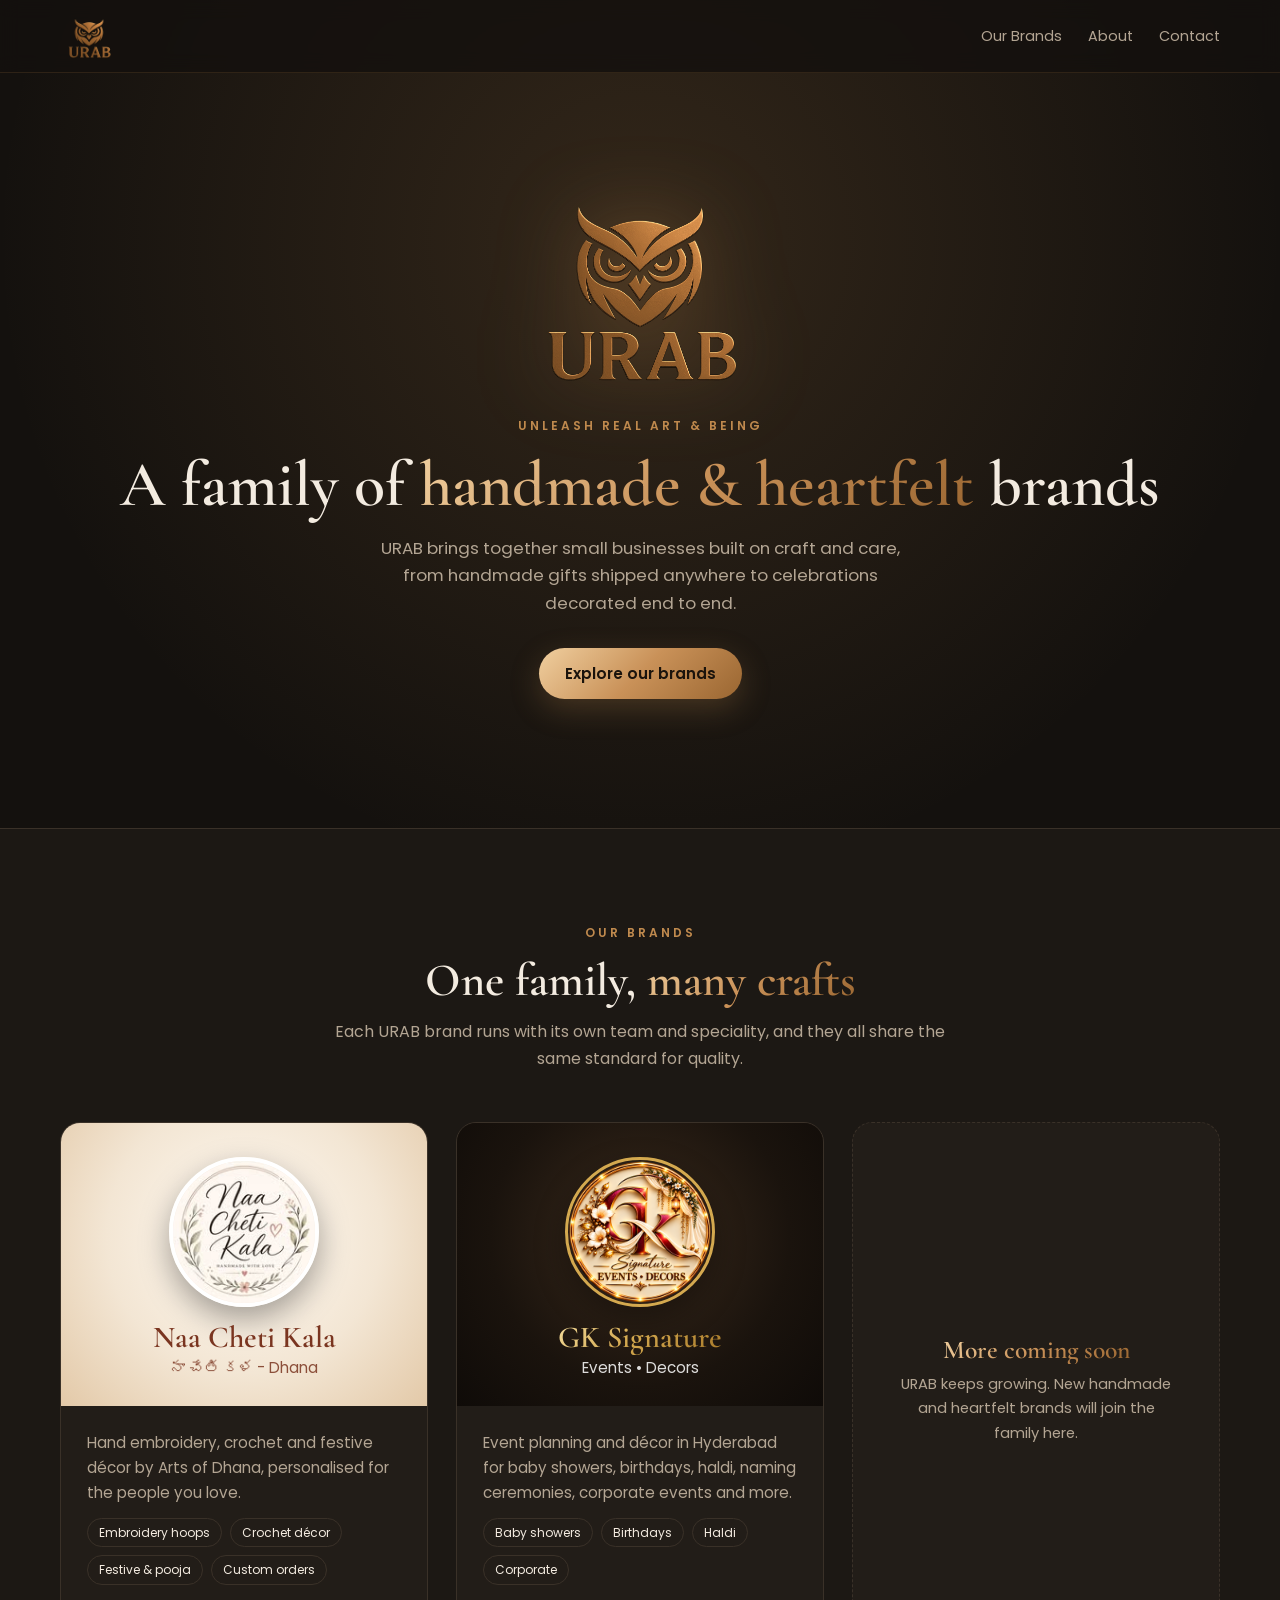
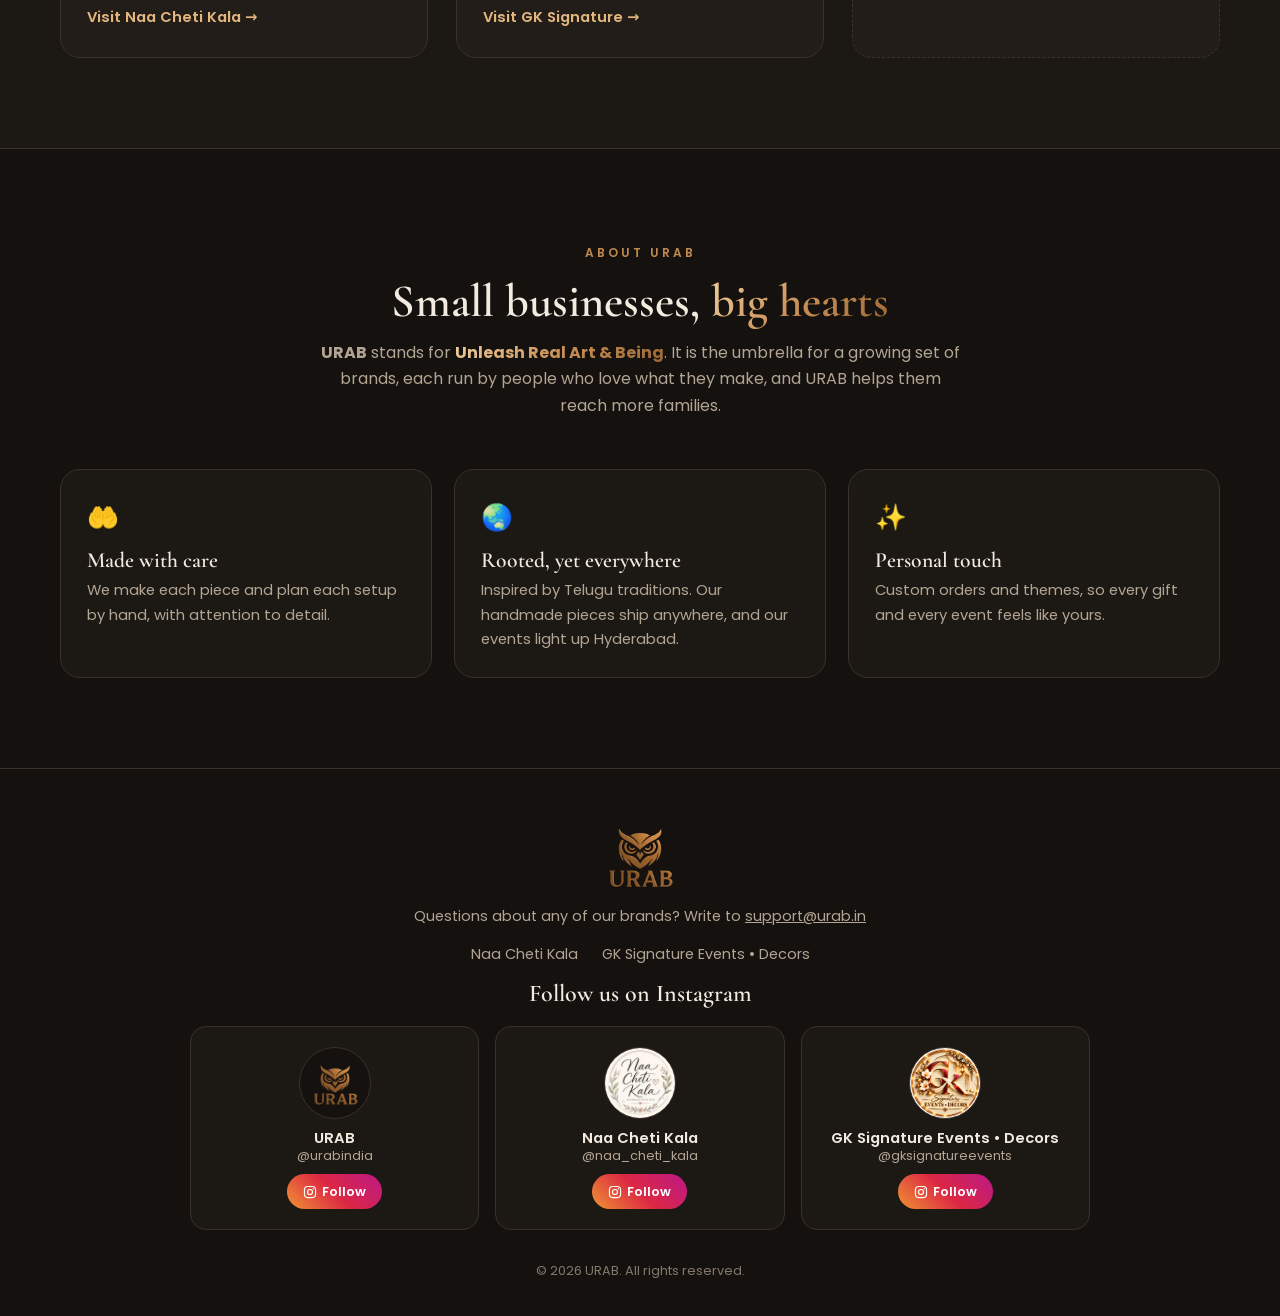
==== index.html @ 4ea58331 "Show brand logos on the URAB home brand cards Replace the photos on the Naa Cheti Kala and GK Signat" ====
<!doctype html>
<html lang="en">
<head>
  <meta charset="utf-8">
  <meta name="viewport" content="width=device-width, initial-scale=1">
  <title>URAB – Unleash Real Art &amp; Being | Naa Cheti Kala &amp; GK Signature Events • Decors</title>
  <meta name="description" content="URAB – Unleash Real Art &amp; Being – is a family of handmade and heartfelt brands: Naa Cheti Kala – handmade gifts &amp; décor shipped anywhere, and GK Signature Events • Decors – event planning and decoration in Hyderabad.">
  <meta name="robots" content="index, follow">
  <link rel="canonical" href="https://urab.in/">

  <meta property="og:type" content="website">
  <meta property="og:site_name" content="URAB">
  <meta property="og:title" content="URAB – Unleash Real Art &amp; Being">
  <meta property="og:description" content="Naa Cheti Kala – handmade gifts &amp; décor, shipped anywhere. GK Signature Events • Decors – event planning & decoration in Hyderabad.">
  <meta property="og:image" content="https://urab.in/images/logo.png">
  <meta property="og:url" content="https://urab.in/">
  <meta property="og:locale" content="en_IN">

  <meta name="theme-color" content="#14110e">
  <link rel="icon" type="image/png" href="/images/logo.png">
  <link rel="apple-touch-icon" href="/images/logo.png">

  <link rel="preconnect" href="https://fonts.googleapis.com">
  <link rel="preconnect" href="https://fonts.gstatic.com" crossorigin>
  <link href="https://fonts.googleapis.com/css2?family=Cormorant+Garamond:ital,wght@0,500;0,600;0,700;1,500&family=Poppins:wght@300;400;500;600&display=swap" rel="stylesheet">

  <script type="application/ld+json">
  {
    "@context": "https://schema.org",
    "@type": "Organization",
    "@id": "https://urab.in/#org",
    "name": "URAB",
    "alternateName": "Unleash Real Art & Being",
    "slogan": "Unleash Real Art & Being",
    "url": "https://urab.in/",
    "logo": "https://urab.in/images/logo.png",
    "email": "support@urab.in",
    "subOrganization": [
      { "@type": "Store", "name": "Naa Cheti Kala", "url": "https://urab.in/naa-cheti-kala", "description": "Handmade gifts and home décor, shipped anywhere" },
      { "@type": "EventPlanner", "name": "GK Signature Events • Decors", "url": "https://gksignature.vercel.app/", "description": "Event planning and decoration in Hyderabad" }
    ]
  }
  </script>

  <style>
    :root {
      --bg: #14110e;
      --bg-2: #1c1814;
      --card: #221d18;
      --line: #3a3128;
      --ink: #f3ebe0;
      --muted: #b3a593;
      --bronze: #c08a4e;
      --bronze-light: #e3b67e;
      --bronze-grad: linear-gradient(135deg, #f0cf9f 0%, #c99158 50%, #9a6631 100%);
      --radius: 20px;
    }
    * { box-sizing: border-box; margin: 0; padding: 0; }
    html { scroll-behavior: smooth; scroll-padding-top: 72px; }
    body { font-family: "Poppins", system-ui, sans-serif; color: var(--ink); background: var(--bg); line-height: 1.65; overflow-x: hidden; }
    img { max-width: 100%; display: block; }
    a { color: inherit; }
    .container { width: min(1160px, 100% - 32px); margin-inline: auto; }
    h1, h2, h3 { font-family: "Cormorant Garamond", serif; line-height: 1.12; font-weight: 600; }
    .bronze-text { background: var(--bronze-grad); -webkit-background-clip: text; background-clip: text; color: transparent; }
    .eyebrow { display: inline-block; font-size: .75rem; letter-spacing: .25em; text-transform: uppercase; color: var(--bronze); font-weight: 600; }

    /* ---------- Nav ---------- */
    .nav { position: fixed; inset: 0 0 auto 0; z-index: 50; background: rgba(20, 17, 14, .82); backdrop-filter: blur(10px); border-bottom: 1px solid rgba(192, 138, 78, .15); }
    .nav .container { display: flex; align-items: center; justify-content: space-between; height: 72px; }
    .brand { display: flex; align-items: center; gap: 10px; text-decoration: none; }
    .brand img { height: 46px; width: auto; }
    .nav-links { display: flex; gap: 26px; list-style: none; align-items: center; }
    .nav-links a { color: var(--muted); text-decoration: none; font-size: .9rem; transition: color .2s; }
    .nav-links a:hover { color: var(--bronze-light); }
    @media (max-width: 600px) { .nav-links .hide-sm { display: none; } .nav-links { gap: 18px; } }

    /* ---------- Hero ---------- */
    .hero { min-height: 92svh; display: grid; place-items: center; text-align: center; padding: 110px 0 60px; position: relative; overflow: hidden; }
    .hero::before { content: ""; position: absolute; inset: -20%; background: radial-gradient(circle at 50% 35%, rgba(192, 138, 78, .18), transparent 55%); pointer-events: none; }
    .hero-inner { position: relative; }
    .hero-logo { width: min(260px, 62vw); margin: 0 auto 26px; filter: drop-shadow(0 0 40px rgba(192, 138, 78, .35)); }
    .hero h1 { font-size: clamp(2.2rem, 6vw, 4rem); margin: 10px 0 14px; }
    .hero p { color: var(--muted); max-width: 560px; margin: 0 auto 30px; font-size: 1.05rem; }
    .btn { display: inline-flex; align-items: center; gap: 8px; padding: 13px 26px; border-radius: 999px; text-decoration: none; font-weight: 600; font-size: .95rem; transition: transform .2s, box-shadow .2s; }
    .btn:hover { transform: translateY(-2px); }
    .btn-bronze { background: var(--bronze-grad); color: #1a130c; box-shadow: 0 10px 30px rgba(192, 138, 78, .25); }

    /* ---------- Sections ---------- */
    section { padding: 90px 0; }
    .section-head { text-align: center; max-width: 640px; margin: 0 auto 50px; }
    .section-head h2 { font-size: clamp(2rem, 4.5vw, 2.9rem); margin: 10px 0 12px; }
    .section-head p { color: var(--muted); }

    /* ---------- Branches ---------- */
    .branches { background: var(--bg-2); border-block: 1px solid var(--line); }
    .branch-grid { display: grid; grid-template-columns: repeat(auto-fit, minmax(300px, 1fr)); gap: 28px; }
    .branch { position: relative; display: flex; flex-direction: column; border-radius: var(--radius); overflow: hidden; text-decoration: none; background: var(--card); border: 1px solid var(--line); transition: transform .3s, border-color .3s, box-shadow .3s; }
    .branch:hover { transform: translateY(-6px); border-color: var(--bronze); box-shadow: 0 20px 50px rgba(0, 0, 0, .45); }
    .branch-art { display: flex; flex-direction: column; align-items: center; justify-content: center; gap: 14px; padding: 34px 20px 26px; text-align: center; position: relative; overflow: hidden; }
    .branch-art .brand-logo { width: 150px; height: 150px; border-radius: 50%; object-fit: cover; box-shadow: 0 12px 30px rgba(0, 0, 0, .35); transition: transform .4s; }
    .branch:hover .brand-logo { transform: scale(1.06) rotate(-2deg); }
    .branch-art h3 { font-size: 1.9rem; }
    .branch-art .te { font-size: .95rem; opacity: .85; }
    .art-nck { color: #7a3520; background: radial-gradient(circle at 50% 40%, #fffaf3 0, #f3e6d4 55%, #e3c9a8 100%); }
    .art-nck .brand-logo { border: 4px solid #fff; }
    .art-gk { color: #fff; background: radial-gradient(circle at 50% 40%, #3a2a1c 0, #1a130d 60%, #0f0b08 100%); }
    .art-gk .brand-logo { border: 3px solid #d4a94f; }
    .art-gk h3 { background: linear-gradient(135deg, #f3dc9d, #d4a94f 45%, #a87a2a); -webkit-background-clip: text; background-clip: text; color: transparent; }
    .branch-body { padding: 24px 26px 28px; display: flex; flex-direction: column; gap: 12px; flex: 1; }
    .branch-body p { color: var(--muted); font-size: .95rem; }
    .tags { display: flex; flex-wrap: wrap; gap: 8px; }
    .tags span { font-size: .75rem; padding: 4px 11px; border-radius: 999px; border: 1px solid var(--line); color: var(--ink); }
    .branch-cta { margin-top: auto; padding-top: 8px; color: var(--bronze-light); font-weight: 600; font-size: .92rem; }
    .branch-cta::after { content: " →"; transition: margin .2s; }
    .branch:hover .branch-cta::after { margin-left: 4px; }
    .soon { border-style: dashed; justify-content: center; align-items: center; text-align: center; padding: 40px 26px; min-height: 260px; }
    .soon:hover { transform: none; box-shadow: none; border-color: var(--line); }
    .soon h3 { font-size: 1.6rem; margin-bottom: 8px; }
    .soon p { color: var(--muted); font-size: .92rem; max-width: 280px; }

    /* ---------- About ---------- */
    .about-grid { display: grid; grid-template-columns: repeat(auto-fit, minmax(220px, 1fr)); gap: 22px; }
    .value { padding: 26px; border-radius: var(--radius); background: var(--bg-2); border: 1px solid var(--line); }
    .value .icon { font-size: 1.6rem; margin-bottom: 10px; }
    .value h3 { font-size: 1.35rem; margin-bottom: 6px; }
    .value p { color: var(--muted); font-size: .92rem; }

    /* ---------- Footer ---------- */
    footer { border-top: 1px solid var(--line); padding: 50px 0 34px; text-align: center; color: var(--muted); font-size: .9rem; }
    footer img { height: 70px; width: auto; margin: 0 auto 16px; }
    .footer-links { display: flex; justify-content: center; flex-wrap: wrap; gap: 10px 24px; margin: 14px 0; }
    .footer-links a { text-decoration: none; }
    .footer-links a:hover, footer .mail:hover { color: var(--bronze-light); }
    .copyright { margin-top: 18px; font-size: .8rem; opacity: .7; }

    /* ---------- Follow on Instagram ---------- */
    .follow { margin: 0 auto 30px; max-width: 900px; }
    .follow h3 { font-size: 1.5rem; margin-bottom: 18px; color: var(--follow-ink); }
    .follow-grid { display: grid; grid-template-columns: repeat(3, 1fr); gap: 16px; }
    @media (max-width: 640px) { .follow-grid { grid-template-columns: 1fr; } }
    .follow-card { display: flex; flex-direction: column; align-items: center; gap: 10px; padding: 20px 16px; border-radius: 16px; background: var(--follow-card); border: 1px solid var(--follow-line); text-decoration: none; text-align: center; transition: transform .2s, border-color .2s; }
    .follow-card:hover { transform: translateY(-3px); border-color: #d6249f; }
    footer .follow-card img { width: 72px; height: 72px; margin: 0; border-radius: 50%; object-fit: cover; flex: none; border: 1px solid var(--follow-line); background: #fff; }
    footer .follow-card img.dark { object-fit: contain; padding: 5px; background: #14110e; }
    .follow-card div { display: flex; flex-direction: column; line-height: 1.3; }
    .follow-card strong { color: var(--follow-ink); font-size: .92rem; font-weight: 600; }
    .follow-card small { color: var(--muted); font-size: .8rem; }
    .follow-card .ig-btn { margin-top: auto; display: inline-flex; align-items: center; gap: 5px; padding: 7px 16px; border-radius: 999px; color: #fff; font-size: .8rem; font-weight: 600; background: linear-gradient(45deg, #f09433, #dc2743 50%, #bc1888); }
    .follow-card .ig-btn svg { width: 14px; height: 14px; }
    footer { --follow-card: var(--bg-2); --follow-line: var(--line); --follow-ink: var(--ink); }
  </style>
</head>
<body>

  <nav class="nav">
    <div class="container">
      <a href="/" class="brand" aria-label="URAB home"><img src="/images/logo.png" alt="URAB"></a>
      <ul class="nav-links">
        <li><a href="#brands">Our Brands</a></li>
        <li class="hide-sm"><a href="#about">About</a></li>
        <li><a href="#contact">Contact</a></li>
      </ul>
    </div>
  </nav>

  <header class="hero">
    <div class="hero-inner container">
      <img class="hero-logo" src="/images/logo.png" alt="URAB logo">
      <span class="eyebrow">Unleash Real Art &amp; Being</span>
      <h1>A family of <span class="bronze-text">handmade &amp; heartfelt</span> brands</h1>
      <p>URAB brings together small businesses built on craft and care, from handmade gifts shipped anywhere to celebrations decorated end to end.</p>
      <a href="#brands" class="btn btn-bronze">Explore our brands</a>
    </div>
  </header>

  <section id="brands" class="branches">
    <div class="container">
      <div class="section-head">
        <span class="eyebrow">Our Brands</span>
        <h2>One family, <span class="bronze-text">many crafts</span></h2>
        <p>Each URAB brand runs with its own team and speciality, and they all share the same standard for quality.</p>
      </div>

      <div class="branch-grid">
        <a class="branch" href="/naa-cheti-kala">
          <div class="branch-art art-nck">
            <img class="brand-logo" src="/images/naa-cheti-kala/logo.jpg" alt="Naa Cheti Kala logo" loading="lazy">
            <div>
              <h3>Naa Cheti Kala</h3>
              <div class="te" lang="te">నా చేతి కళ - Dhana</div>
            </div>
          </div>
          <div class="branch-body">
            <p>Hand embroidery, crochet and festive décor by Arts of Dhana, personalised for the people you love.</p>
            <div class="tags"><span>Embroidery hoops</span><span>Crochet décor</span><span>Festive &amp; pooja</span><span>Custom orders</span></div>
            <span class="branch-cta">Visit Naa Cheti Kala</span>
          </div>
        </a>

        <a class="branch" href="/gk-signature/">
          <div class="branch-art art-gk">
            <img class="brand-logo" src="/images/gk-signature-logo.png" alt="GK Signature Events • Decors logo" loading="lazy">
            <div>
              <h3>GK Signature</h3>
              <div class="te">Events • Decors</div>
            </div>
          </div>
          <div class="branch-body">
            <p>Event planning and décor in Hyderabad for baby showers, birthdays, haldi, naming ceremonies, corporate events and more.</p>
            <div class="tags"><span>Baby showers</span><span>Birthdays</span><span>Haldi</span><span>Corporate</span></div>
            <span class="branch-cta">Visit GK Signature</span>
          </div>
        </a>

        <div class="branch soon">
          <h3 class="bronze-text">More coming soon</h3>
          <p>URAB keeps growing. New handmade and heartfelt brands will join the family here.</p>
        </div>
      </div>
    </div>
  </section>

  <section id="about">
    <div class="container">
      <div class="section-head">
        <span class="eyebrow">About URAB</span>
        <h2>Small businesses, <span class="bronze-text">big hearts</span></h2>
        <p><strong>URAB</strong> stands for <strong class="bronze-text">Unleash Real Art &amp; Being</strong>. It is the umbrella for a growing set of brands, each run by people who love what they make, and URAB helps them reach more families.</p>
      </div>
      <div class="about-grid">
        <div class="value"><div class="icon">🤲</div><h3>Made with care</h3><p>We make each piece and plan each setup by hand, with attention to detail.</p></div>
        <div class="value"><div class="icon">🌏</div><h3>Rooted, yet everywhere</h3><p>Inspired by Telugu traditions. Our handmade pieces ship anywhere, and our events light up Hyderabad.</p></div>
        <div class="value"><div class="icon">✨</div><h3>Personal touch</h3><p>Custom orders and themes, so every gift and every event feels like yours.</p></div>
      </div>
    </div>
  </section>

  <footer id="contact">
    <div class="container">
      <img src="/images/logo.png" alt="URAB">
      <p>Questions about any of our brands? Write to <a class="mail" href="mailto:support@urab.in">support@urab.in</a></p>
      <div class="footer-links">
        <a href="/naa-cheti-kala">Naa Cheti Kala</a>
        <a href="/gk-signature/">GK Signature Events • Decors</a>
      </div>
      <div class="follow">
        <h3>Follow us on Instagram</h3>
        <div class="follow-grid">
          <a class="follow-card" href="https://www.instagram.com/urabindia/" target="_blank" rel="noopener"><img class="dark" src="/images/logo.png" alt="URAB logo" loading="lazy"><div><strong>URAB</strong><small>@urabindia</small></div><span class="ig-btn"><svg viewBox="0 0 24 24" aria-hidden="true"><rect x="2.5" y="2.5" width="19" height="19" rx="5.5" fill="none" stroke="currentColor" stroke-width="2"/><circle cx="12" cy="12" r="4.3" fill="none" stroke="currentColor" stroke-width="2"/><circle cx="17.6" cy="6.4" r="1.3" fill="currentColor"/></svg>Follow</span></a>
          <a class="follow-card" href="https://www.instagram.com/naa_cheti_kala/" target="_blank" rel="noopener"><img src="/images/naa-cheti-kala/logo.jpg" alt="Naa Cheti Kala logo" loading="lazy"><div><strong>Naa Cheti Kala</strong><small>@naa_cheti_kala</small></div><span class="ig-btn"><svg viewBox="0 0 24 24" aria-hidden="true"><rect x="2.5" y="2.5" width="19" height="19" rx="5.5" fill="none" stroke="currentColor" stroke-width="2"/><circle cx="12" cy="12" r="4.3" fill="none" stroke="currentColor" stroke-width="2"/><circle cx="17.6" cy="6.4" r="1.3" fill="currentColor"/></svg>Follow</span></a>
          <a class="follow-card" href="https://www.instagram.com/gksignatureevents/" target="_blank" rel="noopener"><img src="/images/gk-signature-logo.png" alt="GK Signature Events • Decors logo" loading="lazy"><div><strong>GK Signature Events • Decors</strong><small>@gksignatureevents</small></div><span class="ig-btn"><svg viewBox="0 0 24 24" aria-hidden="true"><rect x="2.5" y="2.5" width="19" height="19" rx="5.5" fill="none" stroke="currentColor" stroke-width="2"/><circle cx="12" cy="12" r="4.3" fill="none" stroke="currentColor" stroke-width="2"/><circle cx="17.6" cy="6.4" r="1.3" fill="currentColor"/></svg>Follow</span></a>
        </div>
      </div>
      <p class="copyright">&copy; <span id="year">2026</span> URAB. All rights reserved.</p>
    </div>
  </footer>

  <script>document.getElementById('year').textContent = new Date().getFullYear();</script>
</body>
</html>
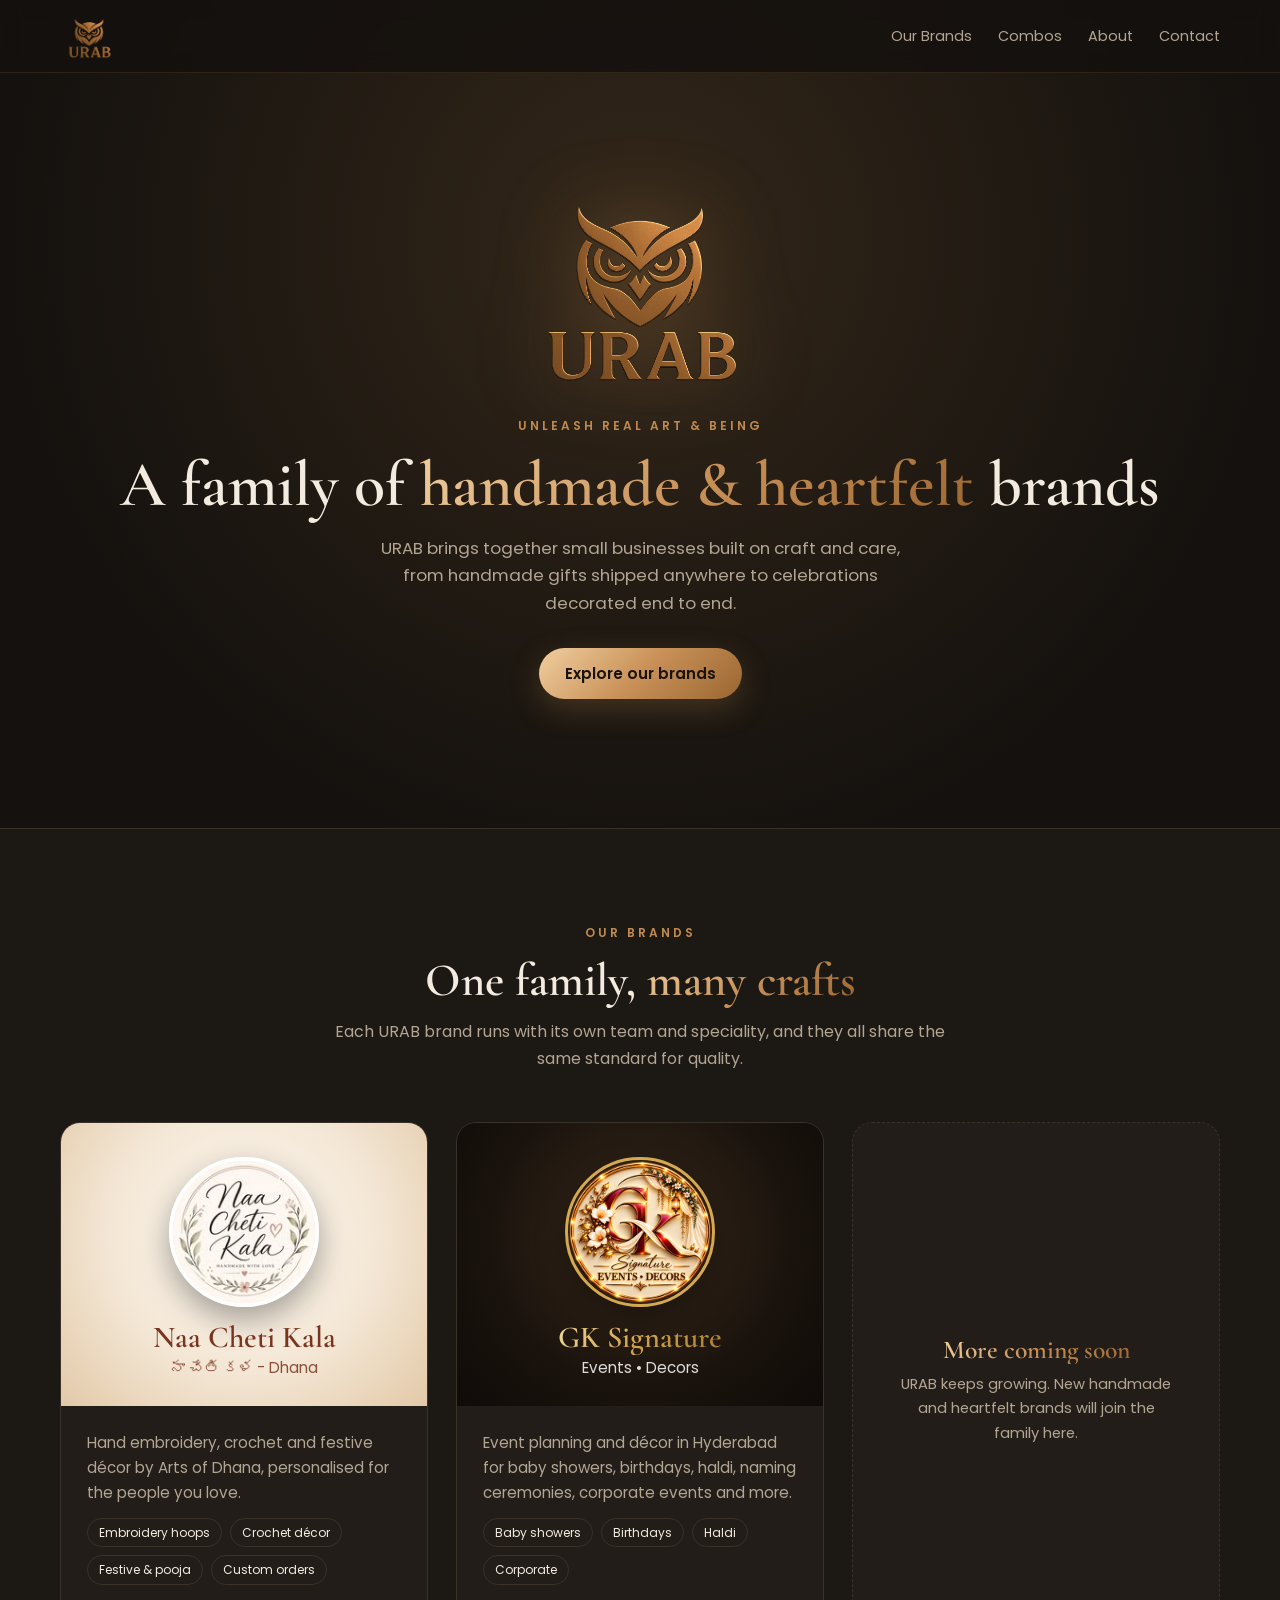
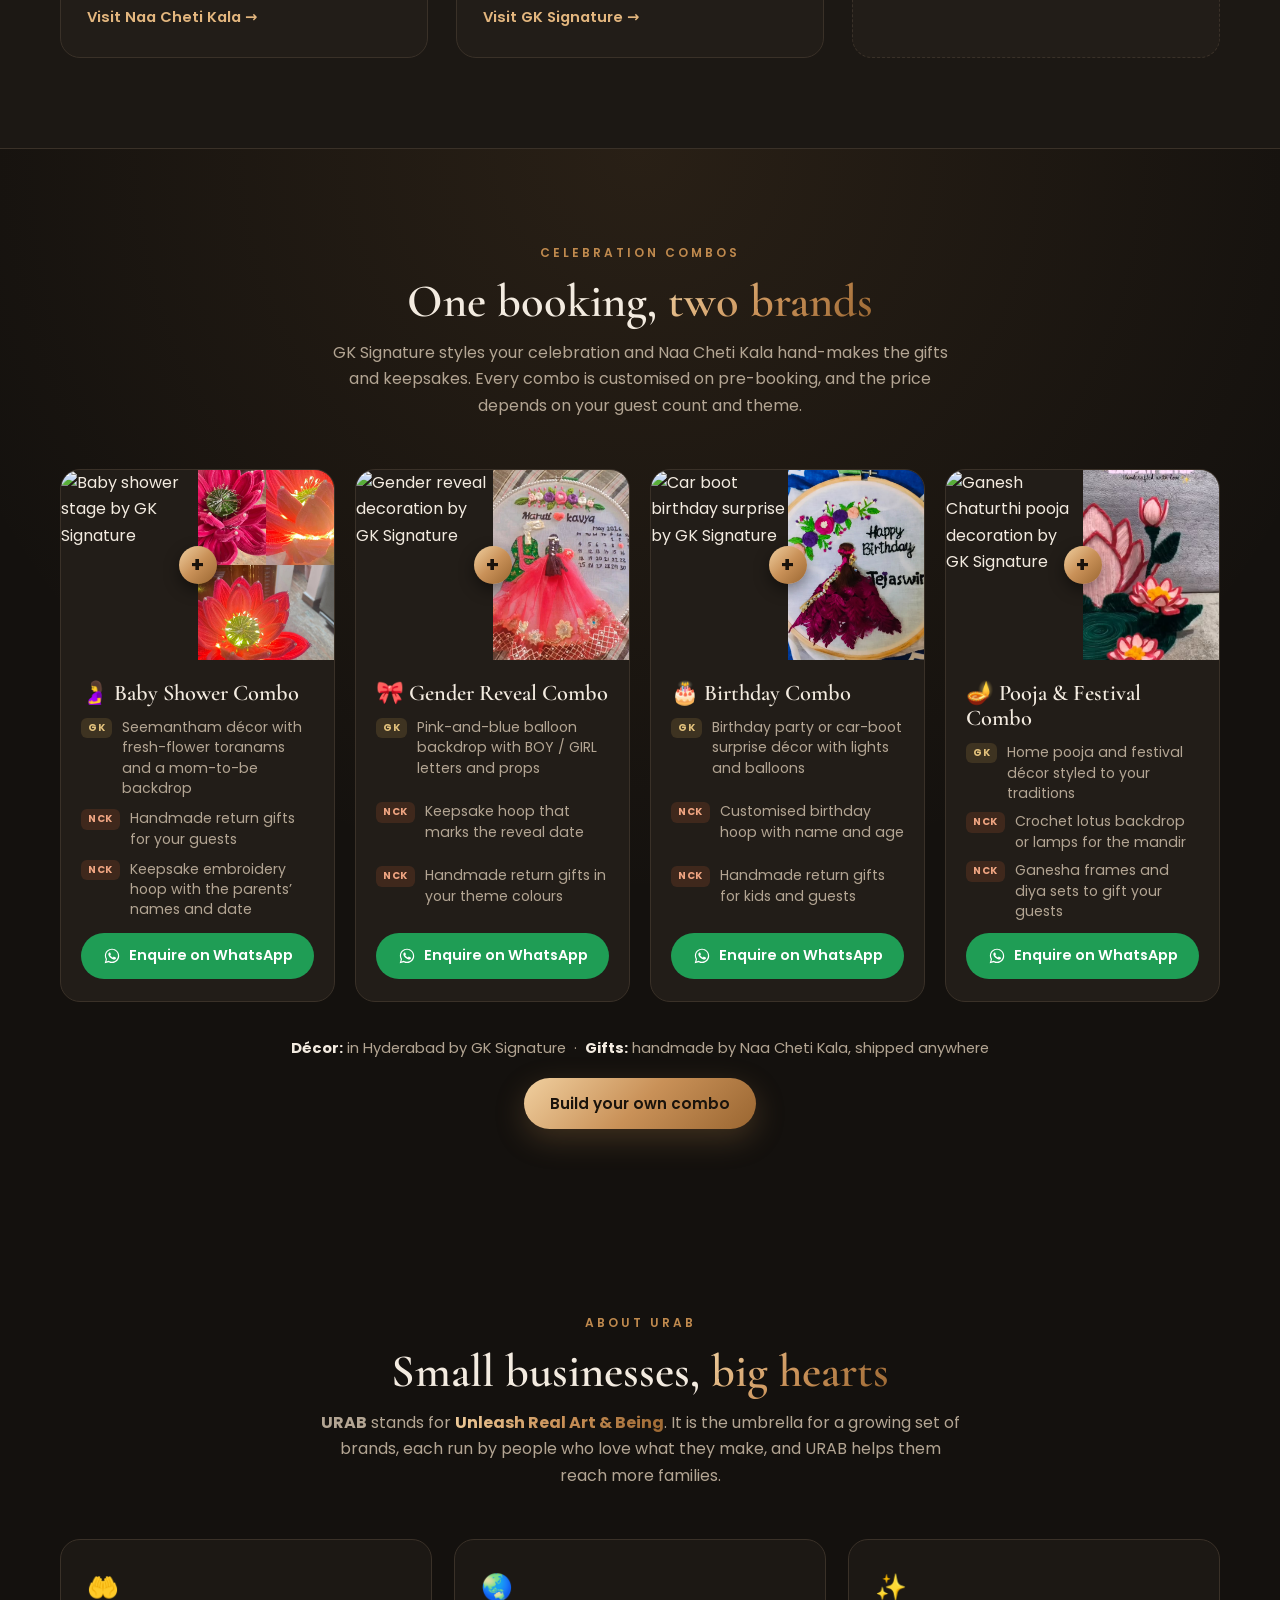
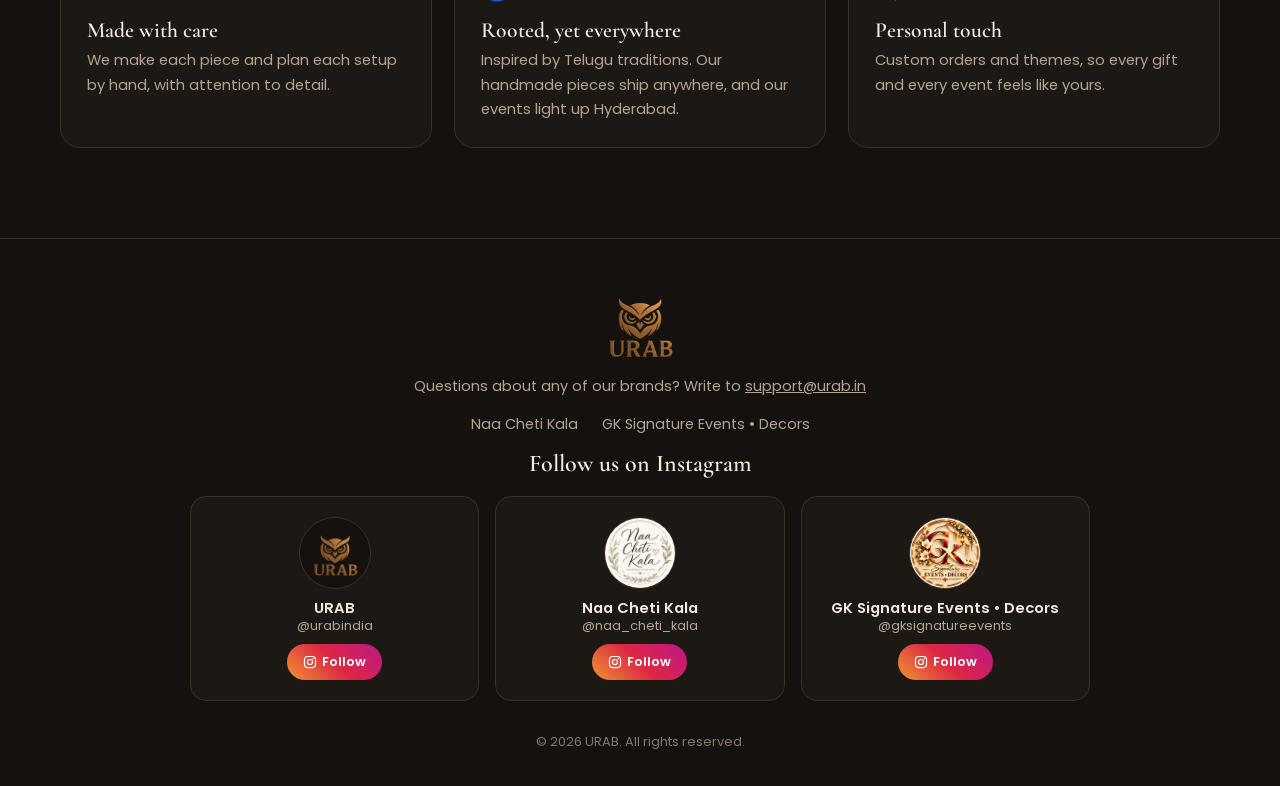
==== commit 48736d91: "Add Celebration Combos: GK Signature décor + Naa Cheti Kala gifts - New #combos section on the URAB " ====
--- a/index.html
+++ b/index.html
@@ -119,6 +119,30 @@
     .soon h3 { font-size: 1.6rem; margin-bottom: 8px; }
     .soon p { color: var(--muted); font-size: .92rem; max-width: 280px; }
 
+
+    /* ---------- Celebration combos ---------- */
+    .combos-sec { background: radial-gradient(circle at 50% 0%, rgba(192, 138, 78, .12), transparent 60%); }
+    .combo-grid { display: grid; grid-template-columns: repeat(4, 1fr); gap: 20px; }
+    @media (max-width: 1100px) { .combo-grid { grid-template-columns: repeat(2, 1fr); } }
+    @media (max-width: 620px) { .combo-grid { grid-template-columns: 1fr; } }
+    .combo { display: flex; flex-direction: column; background: var(--card); border: 1px solid var(--line); border-radius: var(--radius); overflow: hidden; transition: transform .3s, border-color .3s; }
+    .combo:hover { transform: translateY(-5px); border-color: var(--bronze); }
+    .combo-imgs { position: relative; display: grid; grid-template-columns: 1fr 1fr; height: 190px; overflow: hidden; }
+    .combo-imgs img { width: 100%; height: 100%; min-height: 0; object-fit: cover; }
+    .combo-plus { position: absolute; left: 50%; top: 50%; transform: translate(-50%, -50%); width: 38px; height: 38px; border-radius: 50%; display: grid; place-items: center; font-weight: 700; font-size: 1.3rem; color: #1a130c; background: var(--bronze-grad); box-shadow: 0 6px 16px rgba(0,0,0,.45); }
+    .combo-body { padding: 20px 20px 22px; display: flex; flex-direction: column; gap: 12px; flex: 1; }
+    .combo-body h3 { font-size: 1.4rem; }
+    .combo-body ul { list-style: none; display: grid; gap: 8px; flex: 1; }
+    .combo-body li { display: flex; gap: 10px; align-items: flex-start; color: var(--muted); font-size: .88rem; line-height: 1.45; }
+    .by { flex: none; margin-top: 1px; font-size: .62rem; font-weight: 700; letter-spacing: .06em; padding: 3px 7px; border-radius: 6px; }
+    .by.gk { background: rgba(212, 169, 79, .16); color: #e2c17c; }
+    .by.nck { background: rgba(181, 85, 47, .2); color: #f0a582; }
+    .combo-btn { display: inline-flex; align-items: center; justify-content: center; gap: 8px; padding: 11px 16px; border-radius: 999px; text-decoration: none; font-weight: 600; font-size: .9rem; color: #fff; background: #1f9d55; transition: background .2s; }
+    .combo-btn:hover { background: #25d366; }
+    .combo-btn svg { width: 18px; height: 18px; }
+    .combo-note { margin-top: 34px; text-align: center; color: var(--muted); font-size: .92rem; display: grid; gap: 18px; justify-items: center; }
+    .combo-note strong { color: var(--ink); }
+
     /* ---------- About ---------- */
     .about-grid { display: grid; grid-template-columns: repeat(auto-fit, minmax(220px, 1fr)); gap: 22px; }
     .value { padding: 26px; border-radius: var(--radius); background: var(--bg-2); border: 1px solid var(--line); }
@@ -158,6 +182,7 @@
       <a href="/" class="brand" aria-label="URAB home"><img src="/images/logo.png" alt="URAB"></a>
       <ul class="nav-links">
         <li><a href="#brands">Our Brands</a></li>
+        <li><a href="#combos">Combos</a></li>
         <li class="hide-sm"><a href="#about">About</a></li>
         <li><a href="#contact">Contact</a></li>
       </ul>
@@ -221,6 +246,86 @@
     </div>
   </section>
 
+  <section id="combos" class="combos-sec">
+    <div class="container">
+      <div class="section-head">
+        <span class="eyebrow">Celebration Combos</span>
+        <h2>One booking, <span class="bronze-text">two brands</span></h2>
+        <p>GK Signature styles your celebration and Naa Cheti Kala hand-makes the gifts and keepsakes. Every combo is customised on pre-booking, and the price depends on your guest count and theme.</p>
+      </div>
+      <div class="combo-grid">
+        <article class="combo">
+          <div class="combo-imgs">
+            <img src="/gk-signature/images/setup-full.jpg" alt="Baby shower stage by GK Signature" loading="lazy">
+            <img src="/images/naa-cheti-kala/lotus-lamps.jpg" alt="Handmade crochet lotus lamps by Naa Cheti Kala" loading="lazy">
+            <span class="combo-plus" aria-hidden="true">+</span>
+          </div>
+          <div class="combo-body">
+            <h3><span aria-hidden="true">🤰</span> Baby Shower Combo</h3>
+            <ul>
+              <li><span class="by gk">GK</span>Seemantham décor with fresh-flower toranams and a mom-to-be backdrop</li>
+              <li><span class="by nck">NCK</span>Handmade return gifts for your guests</li>
+              <li><span class="by nck">NCK</span>Keepsake embroidery hoop with the parents’ names and date</li>
+            </ul>
+            <a class="combo-btn" href="https://wa.me/919492174447?text=Hi%20URAB%2C%20I%27m%20interested%20in%20the%20Baby%20Shower%20Combo%20%28GK%20Signature%20d%C3%A9cor%20%2B%20Naa%20Cheti%20Kala%20gifts%29." target="_blank" rel="noopener"><svg viewBox="0 0 32 32" aria-hidden="true" fill="currentColor"><path d="M16 3C9 3 3.3 8.6 3.3 15.6c0 2.2.6 4.4 1.7 6.3L3 29l7.3-1.9c1.8 1 3.8 1.5 5.8 1.5 7 0 12.7-5.7 12.7-12.6S23 3 16 3zm0 23.1c-1.9 0-3.7-.5-5.3-1.4l-.4-.2-4.3 1.1 1.2-4.2-.3-.4c-1-1.6-1.5-3.5-1.5-5.4C5.4 9.8 10.2 5.1 16 5.1s10.6 4.7 10.6 10.5S21.8 26.1 16 26.1zm5.8-7.9c-.3-.2-1.9-.9-2.2-1-.3-.1-.5-.2-.7.2-.2.3-.8 1-1 1.2-.2.2-.4.2-.7.1-.3-.2-1.3-.5-2.5-1.6-.9-.8-1.6-1.9-1.7-2.2-.2-.3 0-.5.1-.6l.5-.6c.2-.2.2-.3.3-.5.1-.2 0-.4 0-.6l-1-2.4c-.3-.6-.5-.5-.7-.5h-.6c-.2 0-.6.1-.9.4-.3.3-1.2 1.1-1.2 2.8s1.2 3.2 1.4 3.5c.2.2 2.4 3.6 5.7 5 .8.3 1.4.5 1.9.7.8.3 1.5.2 2.1.1.6-.1 1.9-.8 2.2-1.5.3-.7.3-1.4.2-1.5-.1-.2-.3-.3-.6-.4z"/></svg>Enquire on WhatsApp</a>
+          </div>
+        </article>
+        <article class="combo">
+          <div class="combo-imgs">
+            <img src="/gk-signature/images/gender-reveal-decor.jpg" alt="Gender reveal decoration by GK Signature" loading="lazy">
+            <img src="/images/naa-cheti-kala/calendar-embroidery-hoop.jpg" alt="Calendar keepsake embroidery hoop by Naa Cheti Kala" loading="lazy">
+            <span class="combo-plus" aria-hidden="true">+</span>
+          </div>
+          <div class="combo-body">
+            <h3><span aria-hidden="true">🎀</span> Gender Reveal Combo</h3>
+            <ul>
+              <li><span class="by gk">GK</span>Pink-and-blue balloon backdrop with BOY / GIRL letters and props</li>
+              <li><span class="by nck">NCK</span>Keepsake hoop that marks the reveal date</li>
+              <li><span class="by nck">NCK</span>Handmade return gifts in your theme colours</li>
+            </ul>
+            <a class="combo-btn" href="https://wa.me/919492174447?text=Hi%20URAB%2C%20I%27m%20interested%20in%20the%20Gender%20Reveal%20Combo%20%28GK%20Signature%20d%C3%A9cor%20%2B%20Naa%20Cheti%20Kala%20gifts%29." target="_blank" rel="noopener"><svg viewBox="0 0 32 32" aria-hidden="true" fill="currentColor"><path d="M16 3C9 3 3.3 8.6 3.3 15.6c0 2.2.6 4.4 1.7 6.3L3 29l7.3-1.9c1.8 1 3.8 1.5 5.8 1.5 7 0 12.7-5.7 12.7-12.6S23 3 16 3zm0 23.1c-1.9 0-3.7-.5-5.3-1.4l-.4-.2-4.3 1.1 1.2-4.2-.3-.4c-1-1.6-1.5-3.5-1.5-5.4C5.4 9.8 10.2 5.1 16 5.1s10.6 4.7 10.6 10.5S21.8 26.1 16 26.1zm5.8-7.9c-.3-.2-1.9-.9-2.2-1-.3-.1-.5-.2-.7.2-.2.3-.8 1-1 1.2-.2.2-.4.2-.7.1-.3-.2-1.3-.5-2.5-1.6-.9-.8-1.6-1.9-1.7-2.2-.2-.3 0-.5.1-.6l.5-.6c.2-.2.2-.3.3-.5.1-.2 0-.4 0-.6l-1-2.4c-.3-.6-.5-.5-.7-.5h-.6c-.2 0-.6.1-.9.4-.3.3-1.2 1.1-1.2 2.8s1.2 3.2 1.4 3.5c.2.2 2.4 3.6 5.7 5 .8.3 1.4.5 1.9.7.8.3 1.5.2 2.1.1.6-.1 1.9-.8 2.2-1.5.3-.7.3-1.4.2-1.5-.1-.2-.3-.3-.6-.4z"/></svg>Enquire on WhatsApp</a>
+          </div>
+        </article>
+        <article class="combo">
+          <div class="combo-imgs">
+            <img src="/gk-signature/images/car-boot-birthday-1.jpg" alt="Car boot birthday surprise by GK Signature" loading="lazy">
+            <img src="/images/naa-cheti-kala/birthday-embroidery-hoop.jpg" alt="Customised birthday embroidery hoop by Naa Cheti Kala" loading="lazy">
+            <span class="combo-plus" aria-hidden="true">+</span>
+          </div>
+          <div class="combo-body">
+            <h3><span aria-hidden="true">🎂</span> Birthday Combo</h3>
+            <ul>
+              <li><span class="by gk">GK</span>Birthday party or car-boot surprise décor with lights and balloons</li>
+              <li><span class="by nck">NCK</span>Customised birthday hoop with name and age</li>
+              <li><span class="by nck">NCK</span>Handmade return gifts for kids and guests</li>
+            </ul>
+            <a class="combo-btn" href="https://wa.me/919492174447?text=Hi%20URAB%2C%20I%27m%20interested%20in%20the%20Birthday%20Combo%20%28GK%20Signature%20d%C3%A9cor%20%2B%20Naa%20Cheti%20Kala%20gifts%29." target="_blank" rel="noopener"><svg viewBox="0 0 32 32" aria-hidden="true" fill="currentColor"><path d="M16 3C9 3 3.3 8.6 3.3 15.6c0 2.2.6 4.4 1.7 6.3L3 29l7.3-1.9c1.8 1 3.8 1.5 5.8 1.5 7 0 12.7-5.7 12.7-12.6S23 3 16 3zm0 23.1c-1.9 0-3.7-.5-5.3-1.4l-.4-.2-4.3 1.1 1.2-4.2-.3-.4c-1-1.6-1.5-3.5-1.5-5.4C5.4 9.8 10.2 5.1 16 5.1s10.6 4.7 10.6 10.5S21.8 26.1 16 26.1zm5.8-7.9c-.3-.2-1.9-.9-2.2-1-.3-.1-.5-.2-.7.2-.2.3-.8 1-1 1.2-.2.2-.4.2-.7.1-.3-.2-1.3-.5-2.5-1.6-.9-.8-1.6-1.9-1.7-2.2-.2-.3 0-.5.1-.6l.5-.6c.2-.2.2-.3.3-.5.1-.2 0-.4 0-.6l-1-2.4c-.3-.6-.5-.5-.7-.5h-.6c-.2 0-.6.1-.9.4-.3.3-1.2 1.1-1.2 2.8s1.2 3.2 1.4 3.5c.2.2 2.4 3.6 5.7 5 .8.3 1.4.5 1.9.7.8.3 1.5.2 2.1.1.6-.1 1.9-.8 2.2-1.5.3-.7.3-1.4.2-1.5-.1-.2-.3-.3-.6-.4z"/></svg>Enquire on WhatsApp</a>
+          </div>
+        </article>
+        <article class="combo">
+          <div class="combo-imgs">
+            <img src="/gk-signature/images/vinayaka-pooja-decor.jpg" alt="Ganesh Chaturthi pooja decoration by GK Signature" loading="lazy">
+            <img src="/images/naa-cheti-kala/crochet-lotus-ganapathi.jpg" alt="Crochet lotus Ganapathi setup by Naa Cheti Kala" loading="lazy">
+            <span class="combo-plus" aria-hidden="true">+</span>
+          </div>
+          <div class="combo-body">
+            <h3><span aria-hidden="true">🪔</span> Pooja &amp; Festival Combo</h3>
+            <ul>
+              <li><span class="by gk">GK</span>Home pooja and festival décor styled to your traditions</li>
+              <li><span class="by nck">NCK</span>Crochet lotus backdrop or lamps for the mandir</li>
+              <li><span class="by nck">NCK</span>Ganesha frames and diya sets to gift your guests</li>
+            </ul>
+            <a class="combo-btn" href="https://wa.me/919492174447?text=Hi%20URAB%2C%20I%27m%20interested%20in%20the%20Pooja%20%26%20Festival%20Combo%20%28GK%20Signature%20d%C3%A9cor%20%2B%20Naa%20Cheti%20Kala%20gifts%29." target="_blank" rel="noopener"><svg viewBox="0 0 32 32" aria-hidden="true" fill="currentColor"><path d="M16 3C9 3 3.3 8.6 3.3 15.6c0 2.2.6 4.4 1.7 6.3L3 29l7.3-1.9c1.8 1 3.8 1.5 5.8 1.5 7 0 12.7-5.7 12.7-12.6S23 3 16 3zm0 23.1c-1.9 0-3.7-.5-5.3-1.4l-.4-.2-4.3 1.1 1.2-4.2-.3-.4c-1-1.6-1.5-3.5-1.5-5.4C5.4 9.8 10.2 5.1 16 5.1s10.6 4.7 10.6 10.5S21.8 26.1 16 26.1zm5.8-7.9c-.3-.2-1.9-.9-2.2-1-.3-.1-.5-.2-.7.2-.2.3-.8 1-1 1.2-.2.2-.4.2-.7.1-.3-.2-1.3-.5-2.5-1.6-.9-.8-1.6-1.9-1.7-2.2-.2-.3 0-.5.1-.6l.5-.6c.2-.2.2-.3.3-.5.1-.2 0-.4 0-.6l-1-2.4c-.3-.6-.5-.5-.7-.5h-.6c-.2 0-.6.1-.9.4-.3.3-1.2 1.1-1.2 2.8s1.2 3.2 1.4 3.5c.2.2 2.4 3.6 5.7 5 .8.3 1.4.5 1.9.7.8.3 1.5.2 2.1.1.6-.1 1.9-.8 2.2-1.5.3-.7.3-1.4.2-1.5-.1-.2-.3-.3-.6-.4z"/></svg>Enquire on WhatsApp</a>
+          </div>
+        </article>
+      </div>
+      <div class="combo-note">
+        <p><strong>Décor:</strong> in Hyderabad by GK Signature &nbsp;·&nbsp; <strong>Gifts:</strong> handmade by Naa Cheti Kala, shipped anywhere</p>
+        <a class="btn btn-bronze" href="https://wa.me/919492174447?text=Hi%20URAB%2C%20I%27d%20like%20to%20build%20a%20custom%20celebration%20combo%20%28GK%20Signature%20d%C3%A9cor%20%2B%20Naa%20Cheti%20Kala%20gifts%29." target="_blank" rel="noopener">Build your own combo</a>
+      </div>
+    </div>
+  </section>
+
   <section id="about">
     <div class="container">
       <div class="section-head">
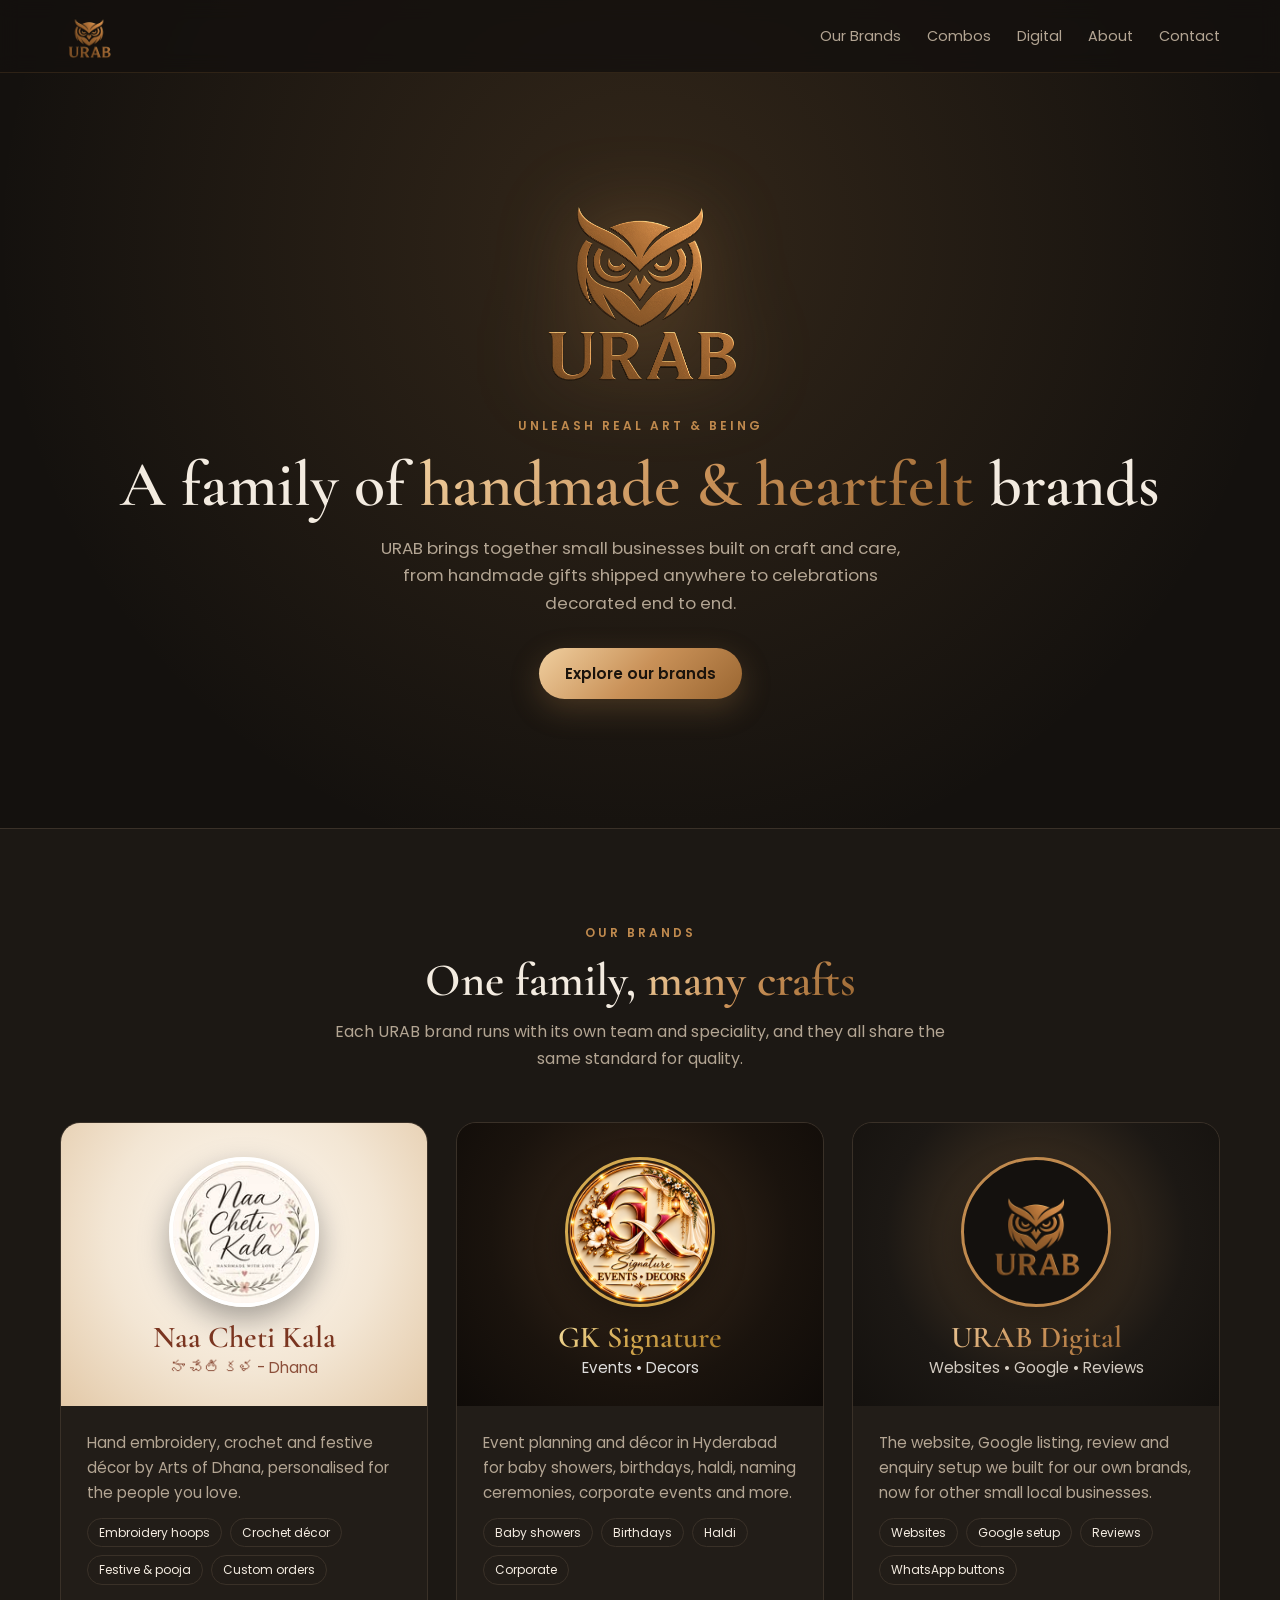
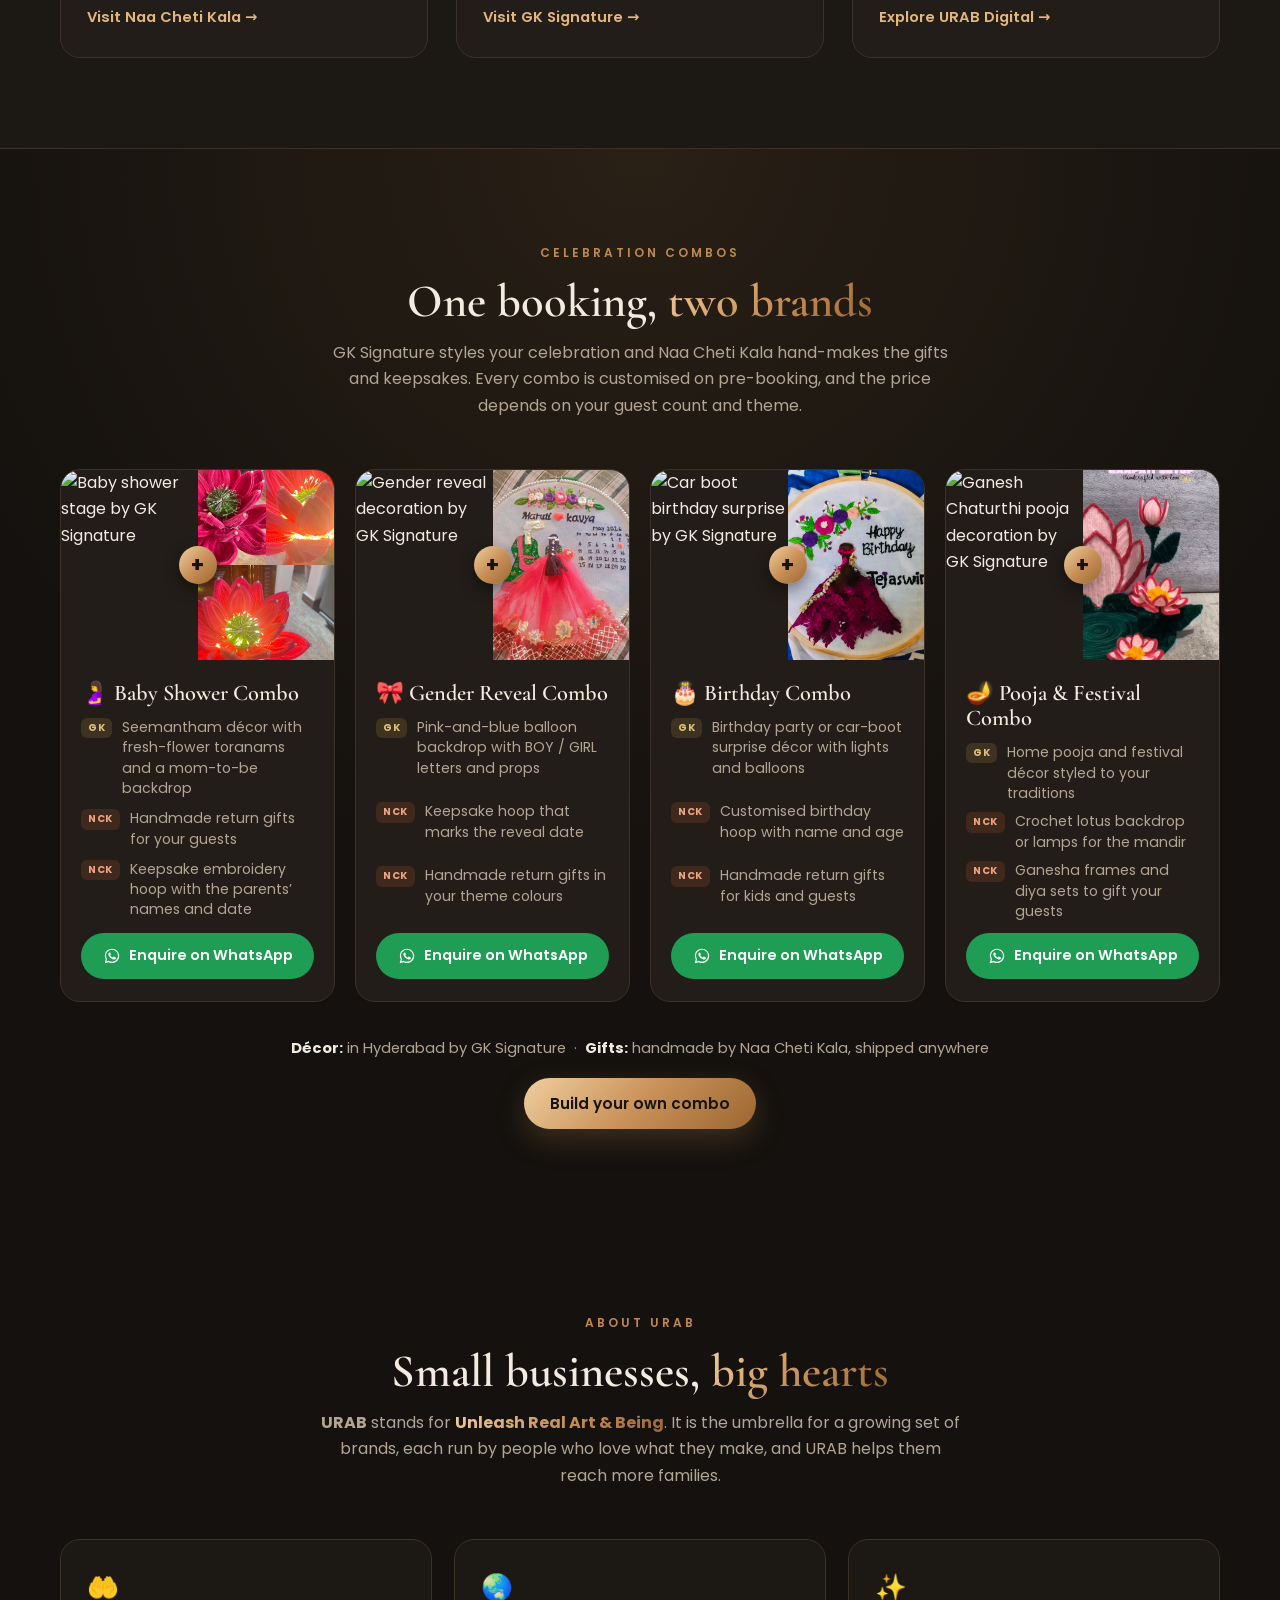
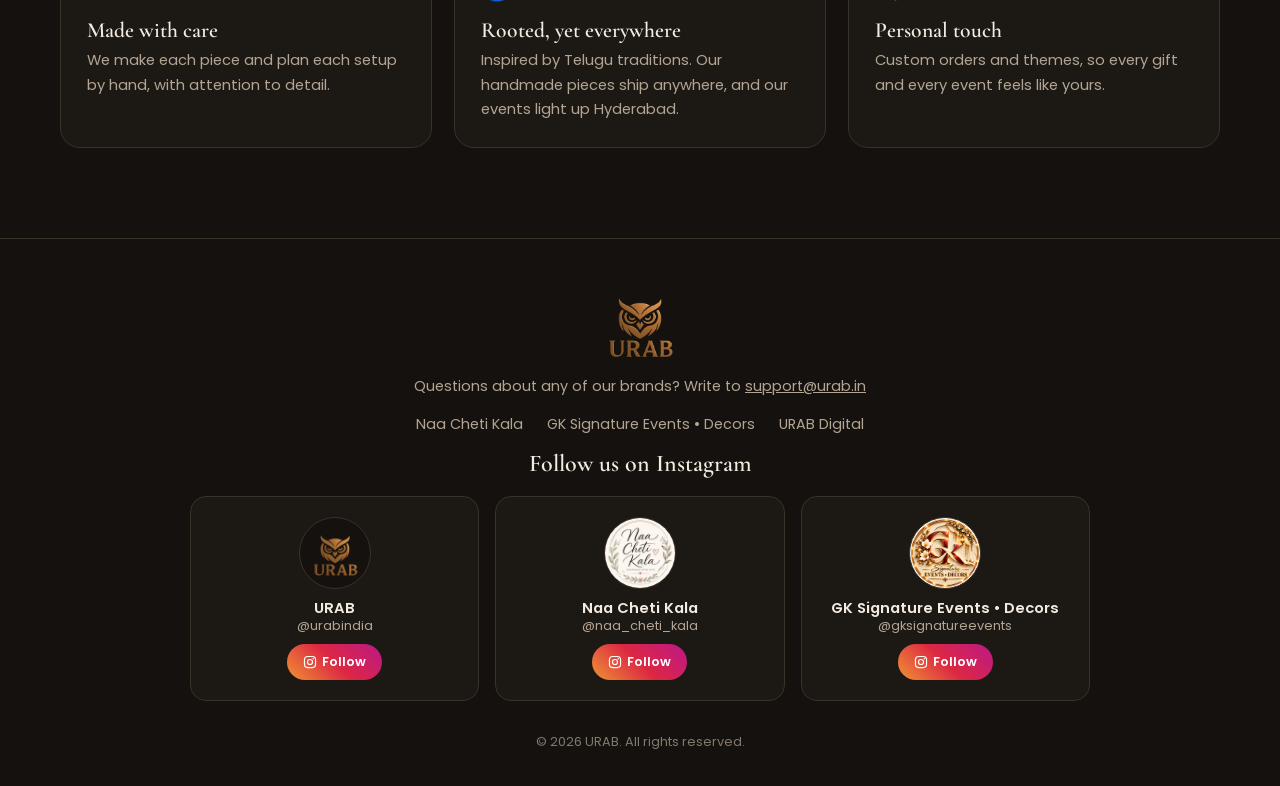
==== commit 3eaabce4: "Add URAB Digital page, home card and 404 redirect to home Co-Authored-By: Claude Opus 5.5 <noreply@a" ====
--- a/index.html
+++ b/index.html
@@ -37,7 +37,8 @@
     "email": "support@urab.in",
     "subOrganization": [
       { "@type": "Store", "name": "Naa Cheti Kala", "url": "https://urab.in/naa-cheti-kala", "description": "Handmade gifts and home décor, shipped anywhere" },
-      { "@type": "EventPlanner", "name": "GK Signature Events • Decors", "url": "https://gksignature.vercel.app/", "description": "Event planning and decoration in Hyderabad" }
+      { "@type": "EventPlanner", "name": "GK Signature Events • Decors", "url": "https://gksignature.vercel.app/", "description": "Event planning and decoration in Hyderabad" },
+      { "@type": "ProfessionalService", "name": "URAB Digital", "url": "https://urab.in/urab-digital", "description": "Websites and online setup for small local businesses" }
     ]
   }
   </script>
@@ -71,9 +72,10 @@
     .brand { display: flex; align-items: center; gap: 10px; text-decoration: none; }
     .brand img { height: 46px; width: auto; }
     .nav-links { display: flex; gap: 26px; list-style: none; align-items: center; }
-    .nav-links a { color: var(--muted); text-decoration: none; font-size: .9rem; transition: color .2s; }
+    .nav-links a { color: var(--muted); text-decoration: none; font-size: .9rem; white-space: nowrap; transition: color .2s; }
     .nav-links a:hover { color: var(--bronze-light); }
     @media (max-width: 600px) { .nav-links .hide-sm { display: none; } .nav-links { gap: 18px; } }
+    @media (max-width: 400px) { .nav-links { gap: 13px; } .nav-links a { font-size: .84rem; } }
 
     /* ---------- Hero ---------- */
     .hero { min-height: 92svh; display: grid; place-items: center; text-align: center; padding: 110px 0 60px; position: relative; overflow: hidden; }
@@ -114,10 +116,9 @@
     .branch-cta { margin-top: auto; padding-top: 8px; color: var(--bronze-light); font-weight: 600; font-size: .92rem; }
     .branch-cta::after { content: " →"; transition: margin .2s; }
     .branch:hover .branch-cta::after { margin-left: 4px; }
-    .soon { border-style: dashed; justify-content: center; align-items: center; text-align: center; padding: 40px 26px; min-height: 260px; }
-    .soon:hover { transform: none; box-shadow: none; border-color: var(--line); }
-    .soon h3 { font-size: 1.6rem; margin-bottom: 8px; }
-    .soon p { color: var(--muted); font-size: .92rem; max-width: 280px; }
+    .art-digital { background: radial-gradient(circle at 50% 40%, rgba(192, 138, 78, .28) 0, #1c1814 60%, #14110e 100%); }
+    .art-digital .brand-logo { object-fit: contain; padding: 14px; background: #14110e; border: 3px solid var(--bronze); }
+    .art-digital h3 { background: var(--bronze-grad); -webkit-background-clip: text; background-clip: text; color: transparent; }
 
 
     /* ---------- Celebration combos ---------- */
@@ -183,6 +184,7 @@
       <ul class="nav-links">
         <li><a href="#brands">Our Brands</a></li>
         <li><a href="#combos">Combos</a></li>
+        <li><a href="/urab-digital">Digital</a></li>
         <li class="hide-sm"><a href="#about">About</a></li>
         <li><a href="#contact">Contact</a></li>
       </ul>
@@ -238,10 +240,20 @@
           </div>
         </a>
 
-        <div class="branch soon">
-          <h3 class="bronze-text">More coming soon</h3>
-          <p>URAB keeps growing. New handmade and heartfelt brands will join the family here.</p>
-        </div>
+        <a class="branch" href="/urab-digital">
+          <div class="branch-art art-digital">
+            <img class="brand-logo" src="/images/logo.png" alt="URAB logo" loading="lazy">
+            <div>
+              <h3>URAB Digital</h3>
+              <div class="te">Websites • Google • Reviews</div>
+            </div>
+          </div>
+          <div class="branch-body">
+            <p>The website, Google listing, review and enquiry setup we built for our own brands, now for other small local businesses.</p>
+            <div class="tags"><span>Websites</span><span>Google setup</span><span>Reviews</span><span>WhatsApp buttons</span></div>
+            <span class="branch-cta">Explore URAB Digital</span>
+          </div>
+        </a>
       </div>
     </div>
   </section>
@@ -348,6 +360,7 @@
       <div class="footer-links">
         <a href="/naa-cheti-kala">Naa Cheti Kala</a>
         <a href="/gk-signature/">GK Signature Events • Decors</a>
+        <a href="/urab-digital">URAB Digital</a>
       </div>
       <div class="follow">
         <h3>Follow us on Instagram</h3>
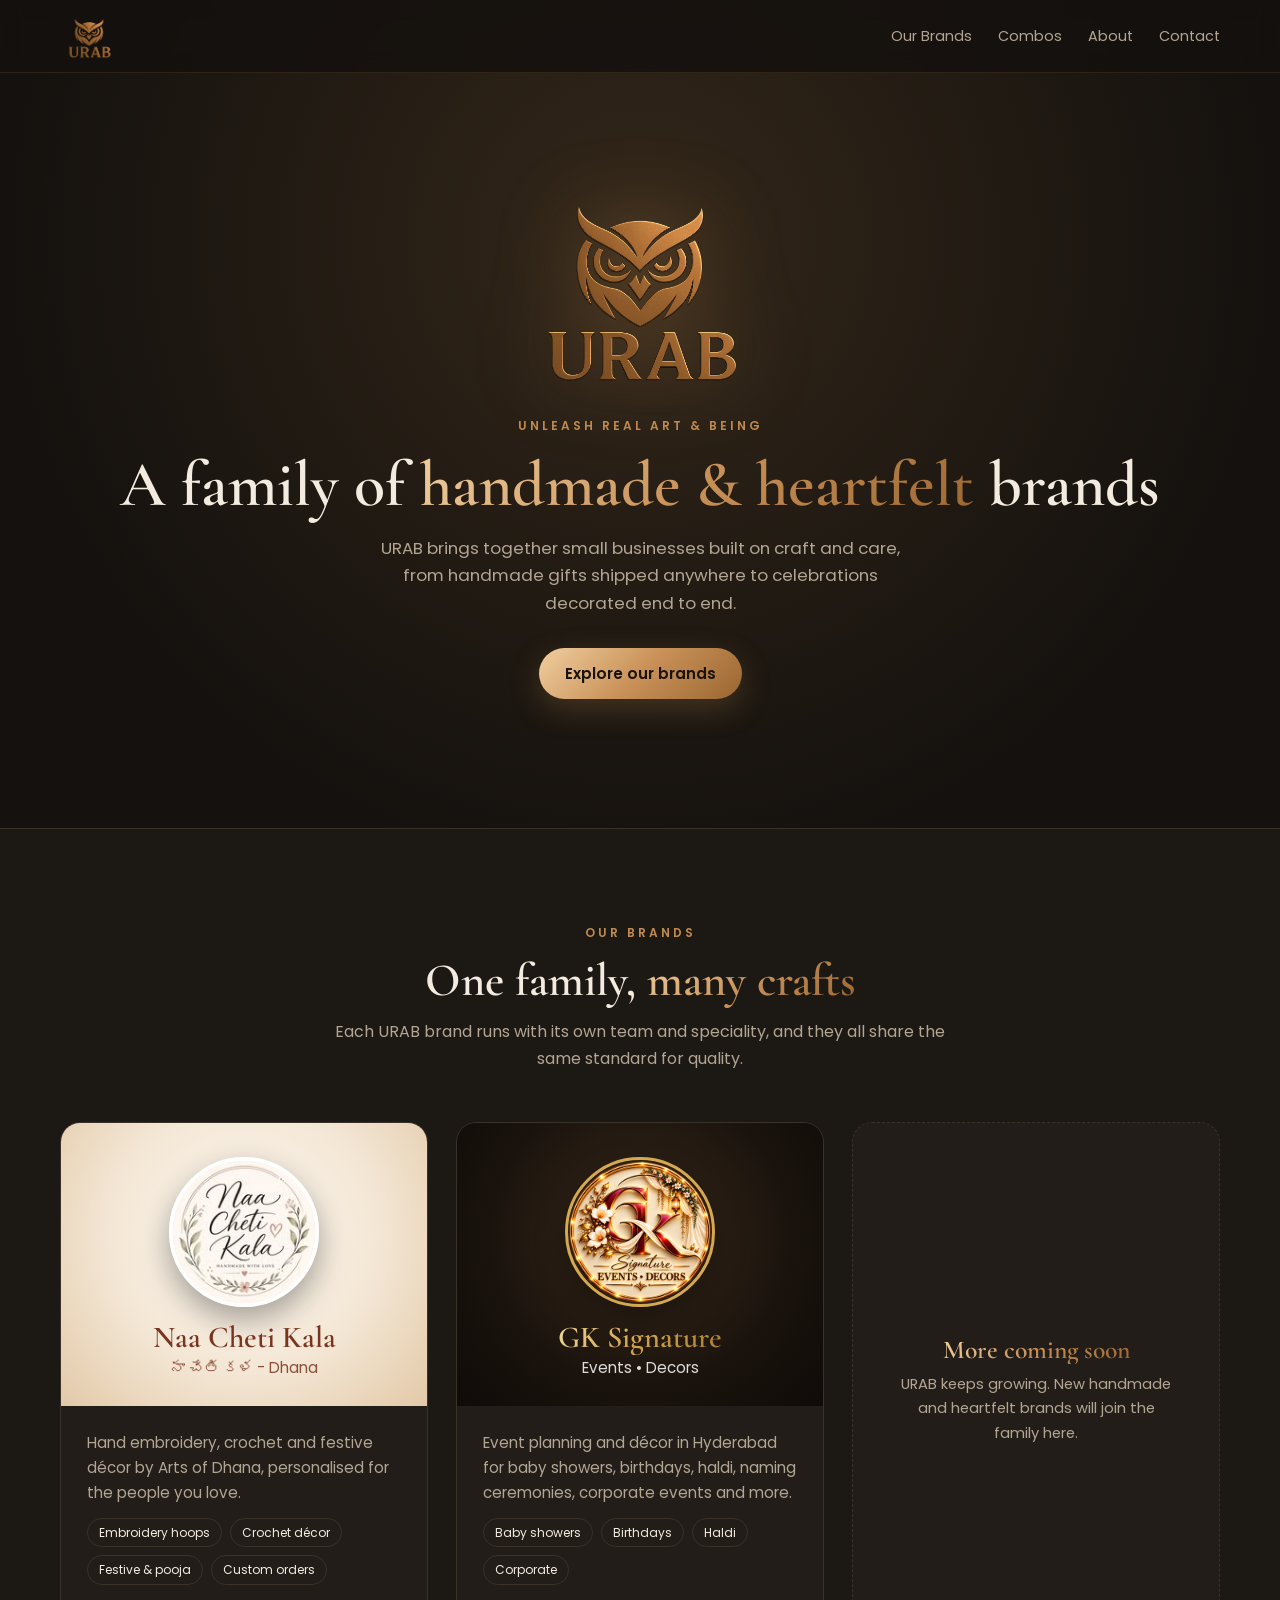
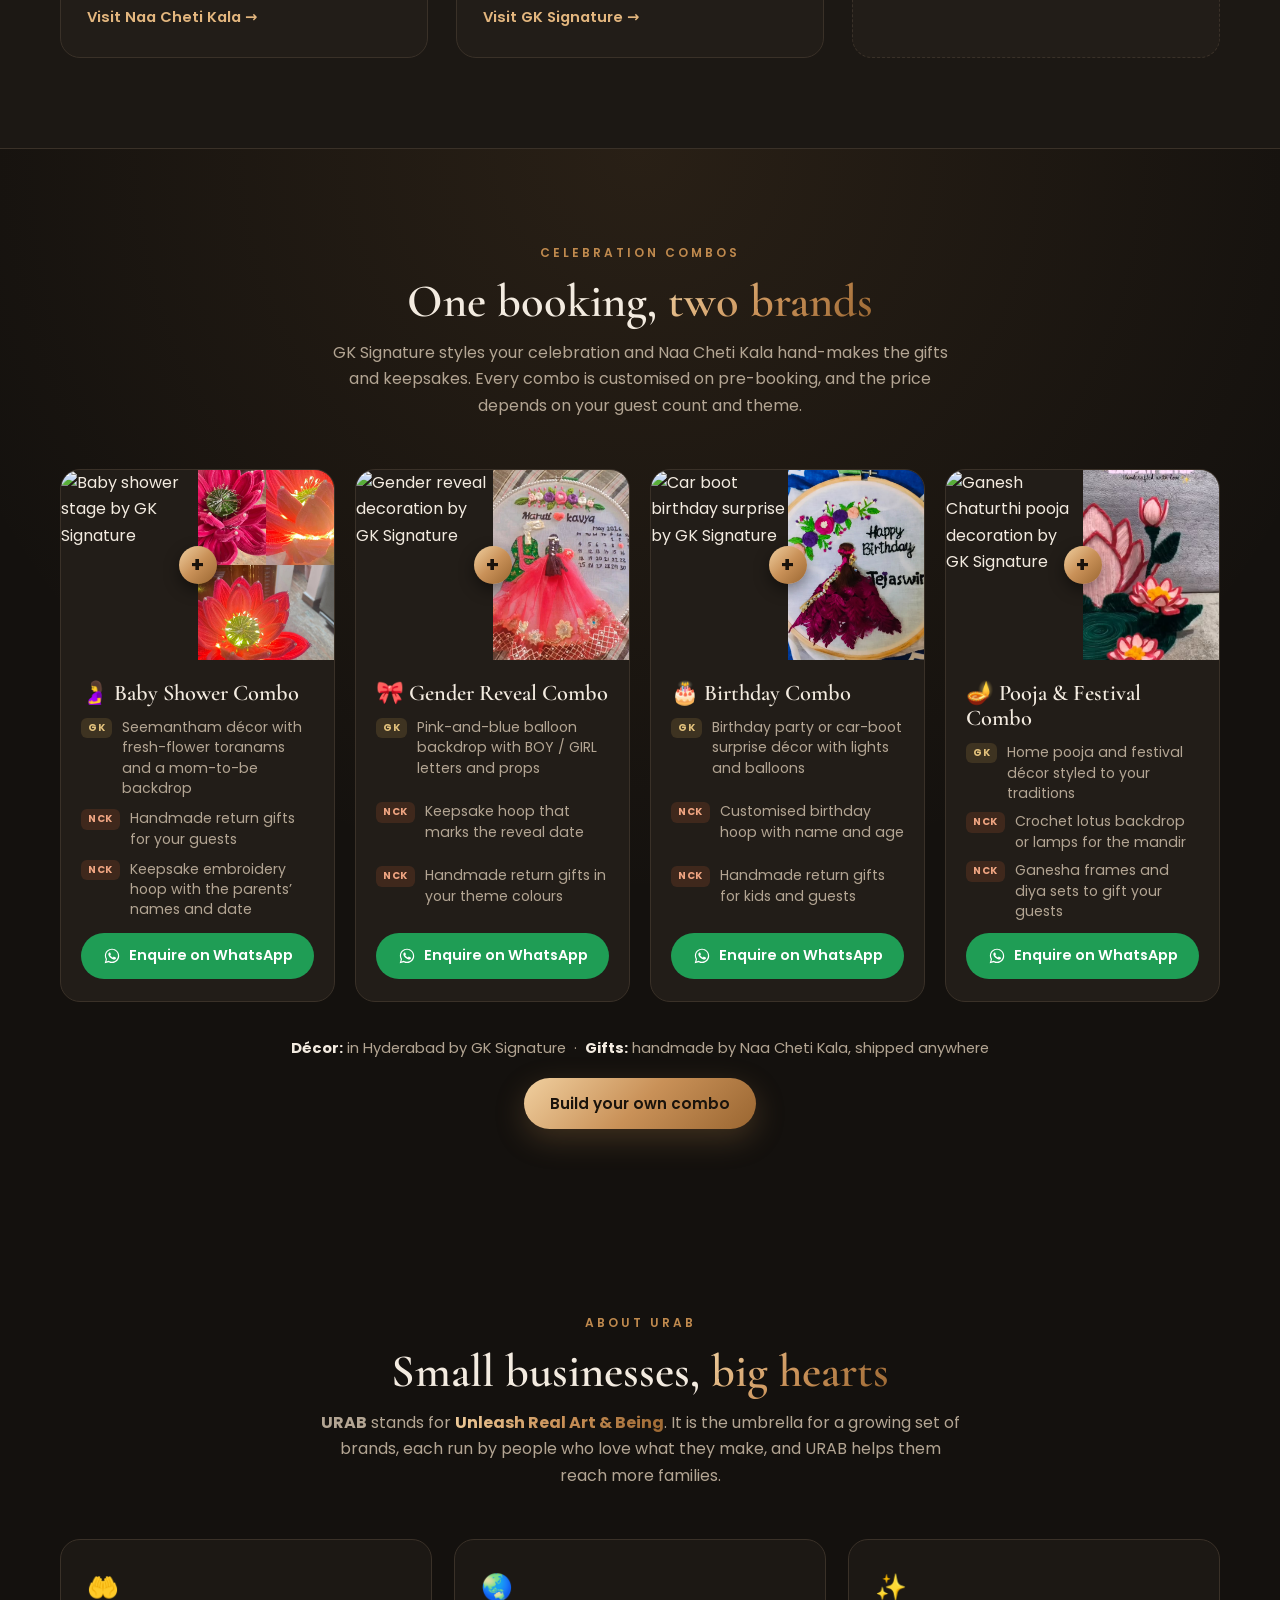
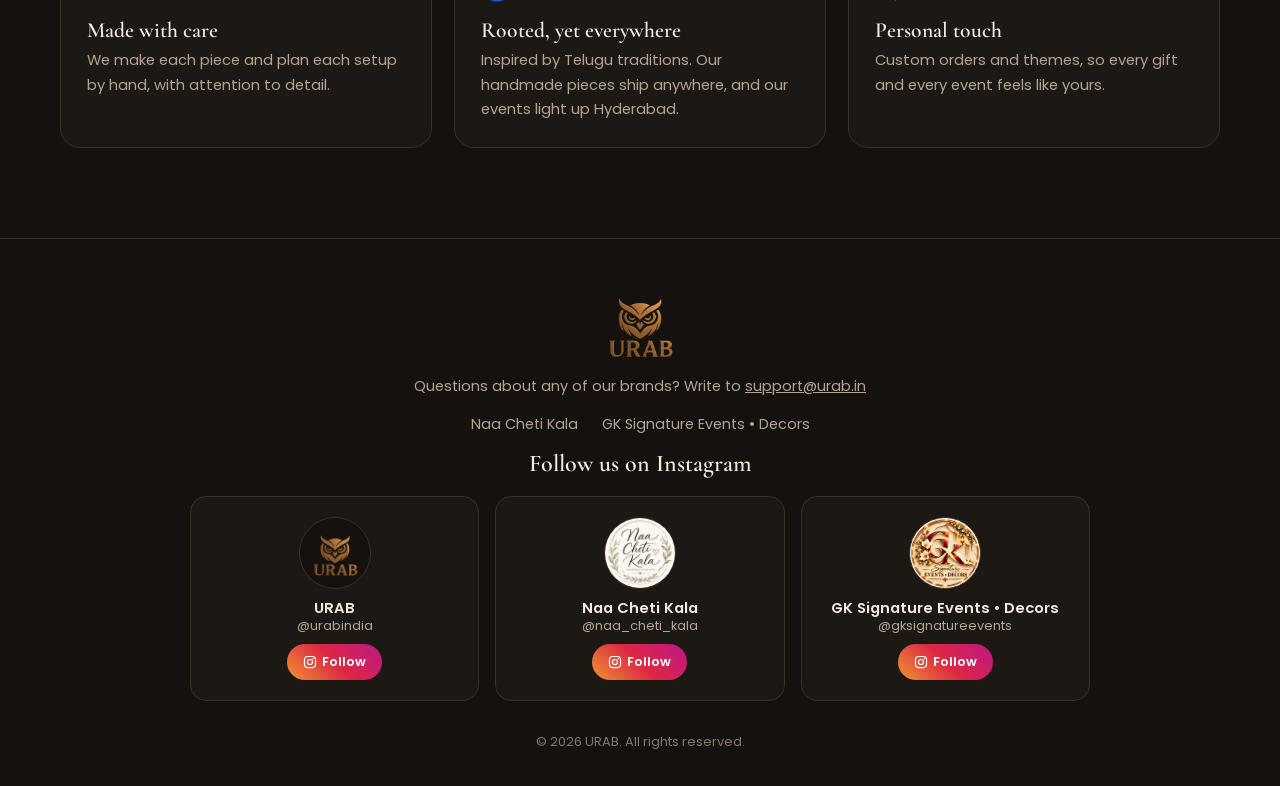
==== commit 98be8d9d: "Take the URAB Digital page down for now Revert 0e90273 and 3eaabce: removes urab-digital.html, its h" ====
--- a/index.html
+++ b/index.html
@@ -37,8 +37,7 @@
     "email": "support@urab.in",
     "subOrganization": [
       { "@type": "Store", "name": "Naa Cheti Kala", "url": "https://urab.in/naa-cheti-kala", "description": "Handmade gifts and home décor, shipped anywhere" },
-      { "@type": "EventPlanner", "name": "GK Signature Events • Decors", "url": "https://gksignature.vercel.app/", "description": "Event planning and decoration in Hyderabad" },
-      { "@type": "ProfessionalService", "name": "URAB Digital", "url": "https://urab.in/urab-digital", "description": "Websites and online setup for small local businesses" }
+      { "@type": "EventPlanner", "name": "GK Signature Events • Decors", "url": "https://gksignature.vercel.app/", "description": "Event planning and decoration in Hyderabad" }
     ]
   }
   </script>
@@ -72,10 +71,9 @@
     .brand { display: flex; align-items: center; gap: 10px; text-decoration: none; }
     .brand img { height: 46px; width: auto; }
     .nav-links { display: flex; gap: 26px; list-style: none; align-items: center; }
-    .nav-links a { color: var(--muted); text-decoration: none; font-size: .9rem; white-space: nowrap; transition: color .2s; }
+    .nav-links a { color: var(--muted); text-decoration: none; font-size: .9rem; transition: color .2s; }
     .nav-links a:hover { color: var(--bronze-light); }
     @media (max-width: 600px) { .nav-links .hide-sm { display: none; } .nav-links { gap: 18px; } }
-    @media (max-width: 400px) { .nav-links { gap: 13px; } .nav-links a { font-size: .84rem; } }
 
     /* ---------- Hero ---------- */
     .hero { min-height: 92svh; display: grid; place-items: center; text-align: center; padding: 110px 0 60px; position: relative; overflow: hidden; }
@@ -116,9 +114,10 @@
     .branch-cta { margin-top: auto; padding-top: 8px; color: var(--bronze-light); font-weight: 600; font-size: .92rem; }
     .branch-cta::after { content: " →"; transition: margin .2s; }
     .branch:hover .branch-cta::after { margin-left: 4px; }
-    .art-digital { background: radial-gradient(circle at 50% 40%, rgba(192, 138, 78, .28) 0, #1c1814 60%, #14110e 100%); }
-    .art-digital .brand-logo { object-fit: contain; padding: 14px; background: #14110e; border: 3px solid var(--bronze); }
-    .art-digital h3 { background: var(--bronze-grad); -webkit-background-clip: text; background-clip: text; color: transparent; }
+    .soon { border-style: dashed; justify-content: center; align-items: center; text-align: center; padding: 40px 26px; min-height: 260px; }
+    .soon:hover { transform: none; box-shadow: none; border-color: var(--line); }
+    .soon h3 { font-size: 1.6rem; margin-bottom: 8px; }
+    .soon p { color: var(--muted); font-size: .92rem; max-width: 280px; }
 
 
     /* ---------- Celebration combos ---------- */
@@ -184,7 +183,6 @@
       <ul class="nav-links">
         <li><a href="#brands">Our Brands</a></li>
         <li><a href="#combos">Combos</a></li>
-        <li><a href="/urab-digital">Digital</a></li>
         <li class="hide-sm"><a href="#about">About</a></li>
         <li><a href="#contact">Contact</a></li>
       </ul>
@@ -240,20 +238,10 @@
           </div>
         </a>
 
-        <a class="branch" href="/urab-digital">
-          <div class="branch-art art-digital">
-            <img class="brand-logo" src="/images/logo.png" alt="URAB logo" loading="lazy">
-            <div>
-              <h3>URAB Digital</h3>
-              <div class="te">Websites • Google • Reviews</div>
-            </div>
-          </div>
-          <div class="branch-body">
-            <p>The website, Google listing, review and enquiry setup we built for our own brands, now for other small local businesses.</p>
-            <div class="tags"><span>Websites</span><span>Google setup</span><span>Reviews</span><span>WhatsApp buttons</span></div>
-            <span class="branch-cta">Explore URAB Digital</span>
-          </div>
-        </a>
+        <div class="branch soon">
+          <h3 class="bronze-text">More coming soon</h3>
+          <p>URAB keeps growing. New handmade and heartfelt brands will join the family here.</p>
+        </div>
       </div>
     </div>
   </section>
@@ -360,7 +348,6 @@
       <div class="footer-links">
         <a href="/naa-cheti-kala">Naa Cheti Kala</a>
         <a href="/gk-signature/">GK Signature Events • Decors</a>
-        <a href="/urab-digital">URAB Digital</a>
       </div>
       <div class="follow">
         <h3>Follow us on Instagram</h3>
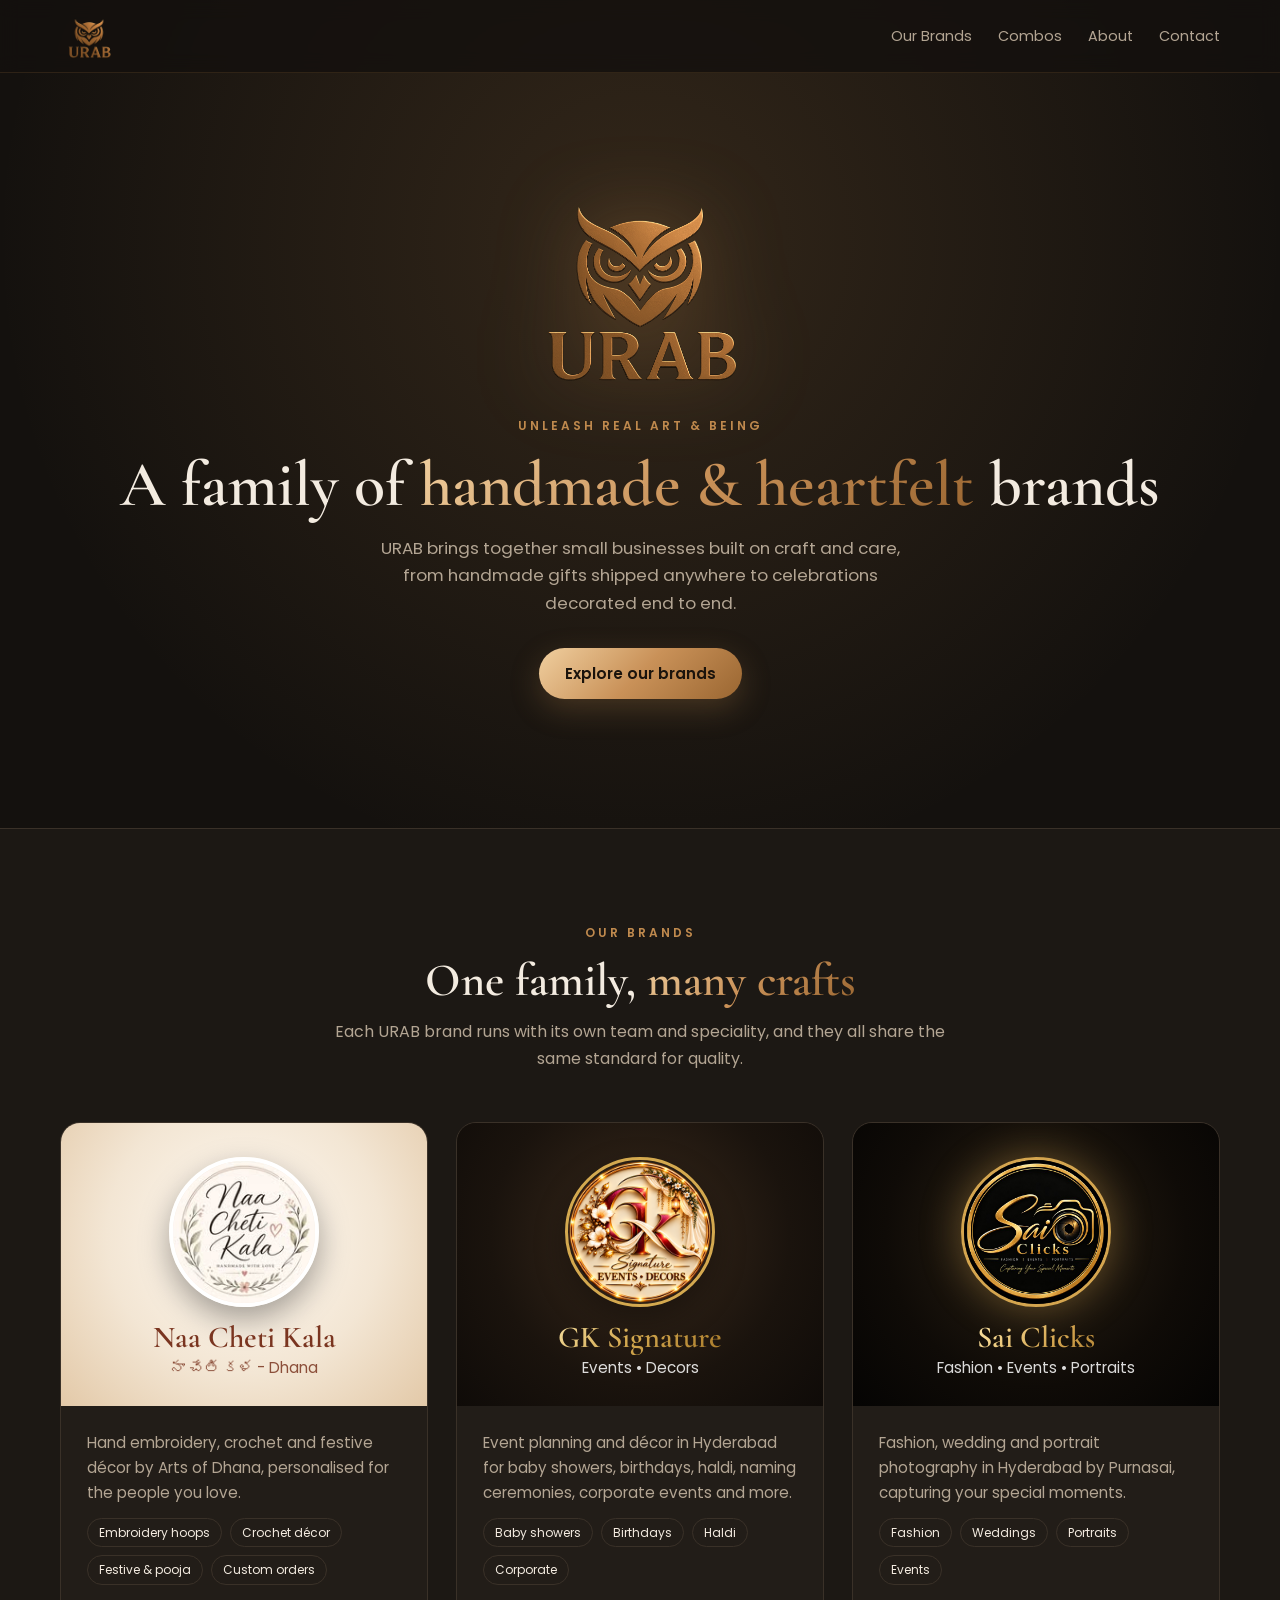
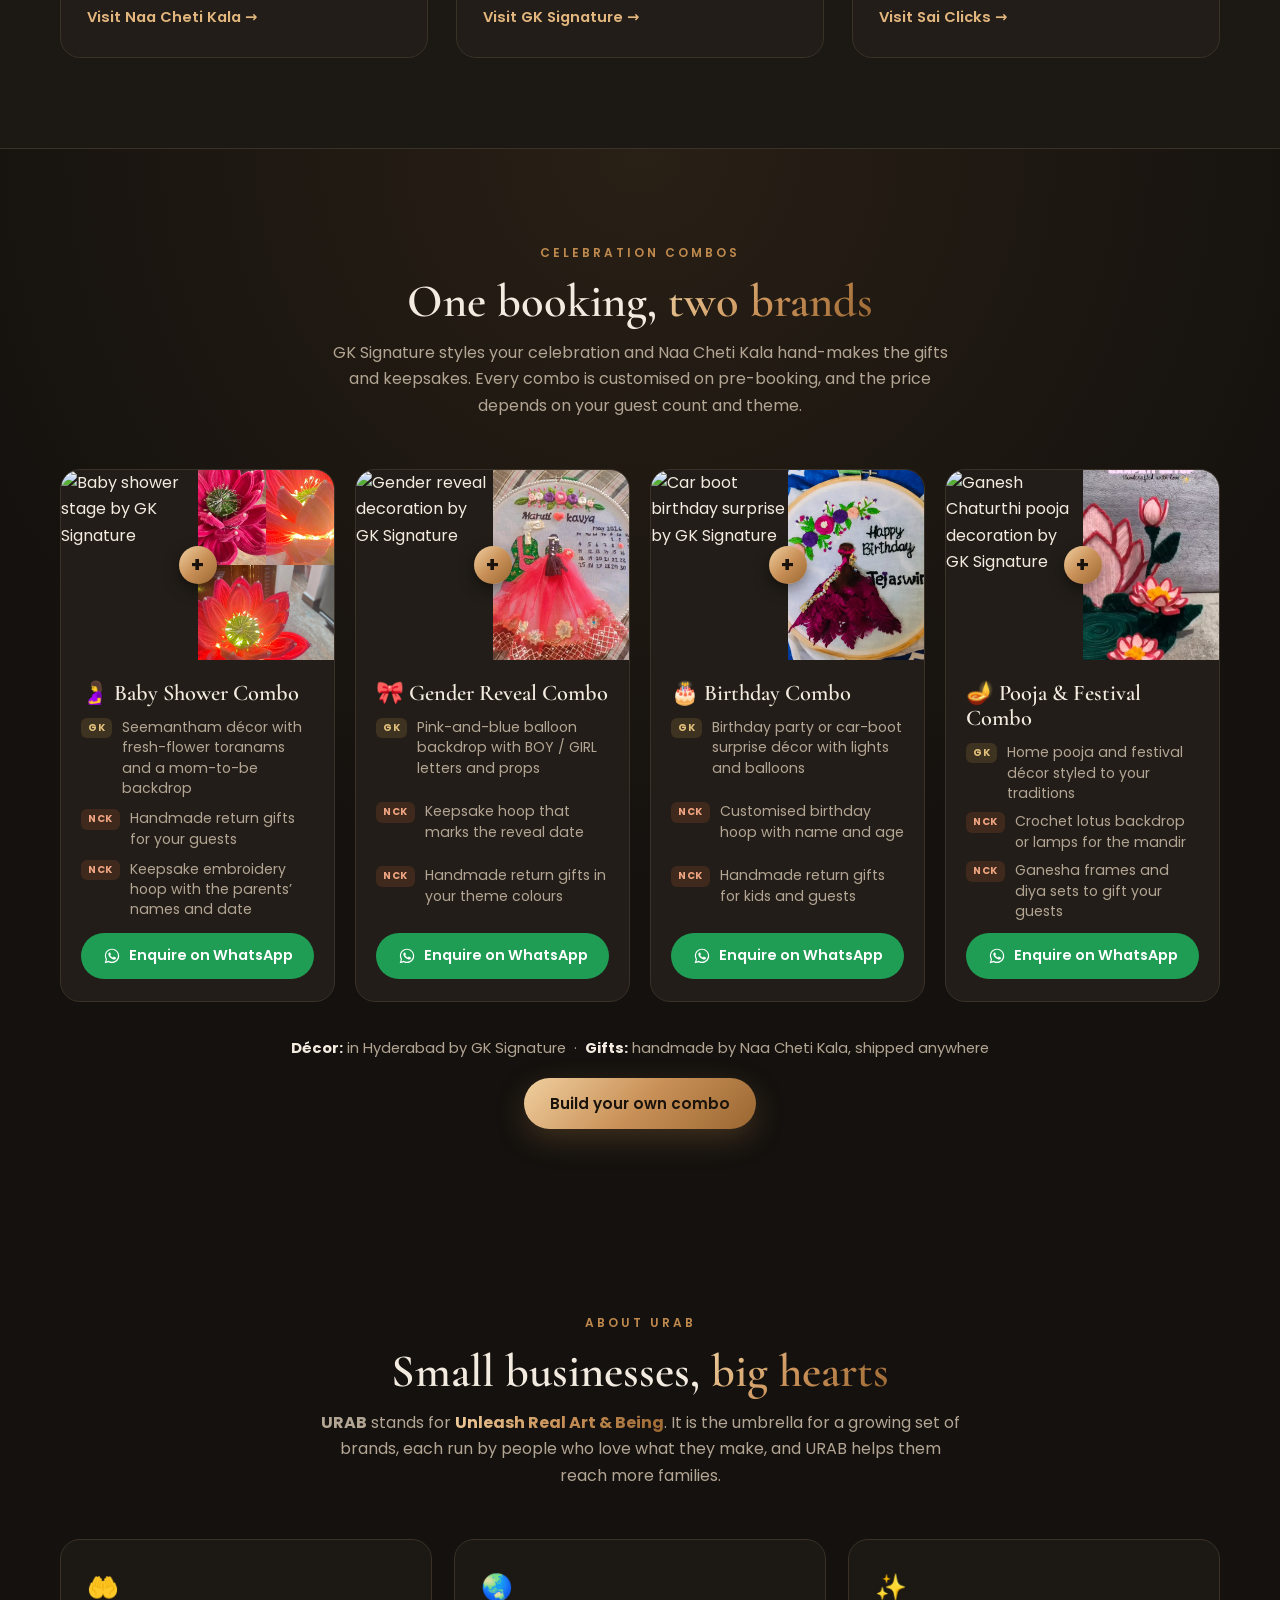
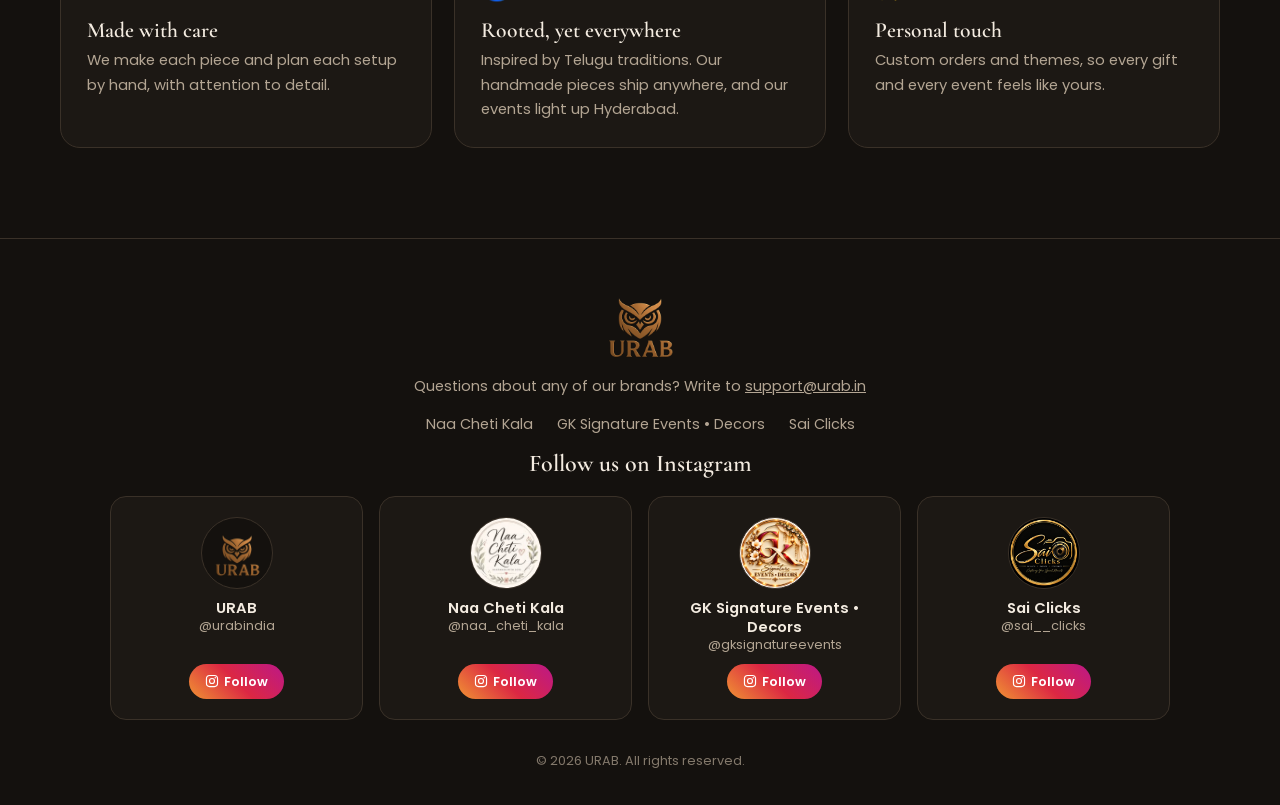
==== commit f34920b1: "Add Sai Clicks photography brand to URAB - New /sai-clicks page for Purnasai's photography (fashion," ====
--- a/index.html
+++ b/index.html
@@ -37,7 +37,8 @@
     "email": "support@urab.in",
     "subOrganization": [
       { "@type": "Store", "name": "Naa Cheti Kala", "url": "https://urab.in/naa-cheti-kala", "description": "Handmade gifts and home décor, shipped anywhere" },
-      { "@type": "EventPlanner", "name": "GK Signature Events • Decors", "url": "https://gksignature.vercel.app/", "description": "Event planning and decoration in Hyderabad" }
+      { "@type": "EventPlanner", "name": "GK Signature Events • Decors", "url": "https://gksignature.vercel.app/", "description": "Event planning and decoration in Hyderabad" },
+      { "@type": "ProfessionalService", "name": "Sai Clicks", "url": "https://urab.in/sai-clicks", "description": "Fashion, wedding and portrait photography in Hyderabad" }
     ]
   }
   </script>
@@ -106,6 +107,9 @@
     .art-nck .brand-logo { border: 4px solid #fff; }
     .art-gk { color: #fff; background: radial-gradient(circle at 50% 40%, #3a2a1c 0, #1a130d 60%, #0f0b08 100%); }
     .art-gk .brand-logo { border: 3px solid #d4a94f; }
+    .art-sai { color: #fff; background: radial-gradient(circle at 50% 40%, #2b2114 0, #0f0b07 60%, #050403 100%); }
+    .art-sai .brand-logo { border: 3px solid #d4a54f; box-shadow: 0 0 40px rgba(212, 165, 79, .4); }
+    .art-sai h3 { background: linear-gradient(135deg, #fff1c4, #f3d58e 30%, #d4a54f 60%, #9c6e24); -webkit-background-clip: text; background-clip: text; color: transparent; }
     .art-gk h3 { background: linear-gradient(135deg, #f3dc9d, #d4a94f 45%, #a87a2a); -webkit-background-clip: text; background-clip: text; color: transparent; }
     .branch-body { padding: 24px 26px 28px; display: flex; flex-direction: column; gap: 12px; flex: 1; }
     .branch-body p { color: var(--muted); font-size: .95rem; }
@@ -159,10 +163,11 @@
     .copyright { margin-top: 18px; font-size: .8rem; opacity: .7; }
 
     /* ---------- Follow on Instagram ---------- */
-    .follow { margin: 0 auto 30px; max-width: 900px; }
+    .follow { margin: 0 auto 30px; max-width: 1060px; }
     .follow h3 { font-size: 1.5rem; margin-bottom: 18px; color: var(--follow-ink); }
-    .follow-grid { display: grid; grid-template-columns: repeat(3, 1fr); gap: 16px; }
-    @media (max-width: 640px) { .follow-grid { grid-template-columns: 1fr; } }
+    .follow-grid { display: grid; grid-template-columns: repeat(4, 1fr); gap: 16px; }
+    @media (max-width: 900px) { .follow-grid { grid-template-columns: repeat(2, 1fr); } }
+    @media (max-width: 480px) { .follow-grid { grid-template-columns: 1fr; } }
     .follow-card { display: flex; flex-direction: column; align-items: center; gap: 10px; padding: 20px 16px; border-radius: 16px; background: var(--follow-card); border: 1px solid var(--follow-line); text-decoration: none; text-align: center; transition: transform .2s, border-color .2s; }
     .follow-card:hover { transform: translateY(-3px); border-color: #d6249f; }
     footer .follow-card img { width: 72px; height: 72px; margin: 0; border-radius: 50%; object-fit: cover; flex: none; border: 1px solid var(--follow-line); background: #fff; }
@@ -238,10 +243,20 @@
           </div>
         </a>
 
-        <div class="branch soon">
-          <h3 class="bronze-text">More coming soon</h3>
-          <p>URAB keeps growing. New handmade and heartfelt brands will join the family here.</p>
-        </div>
+        <a class="branch" href="/sai-clicks">
+          <div class="branch-art art-sai">
+            <img class="brand-logo" src="/images/sai-clicks/logo-round.jpg" alt="Sai Clicks logo" loading="lazy">
+            <div>
+              <h3>Sai Clicks</h3>
+              <div class="te">Fashion • Events • Portraits</div>
+            </div>
+          </div>
+          <div class="branch-body">
+            <p>Fashion, wedding and portrait photography in Hyderabad by Purnasai, capturing your special moments.</p>
+            <div class="tags"><span>Fashion</span><span>Weddings</span><span>Portraits</span><span>Events</span></div>
+            <span class="branch-cta">Visit Sai Clicks</span>
+          </div>
+        </a>
       </div>
     </div>
   </section>
@@ -348,6 +363,7 @@
       <div class="footer-links">
         <a href="/naa-cheti-kala">Naa Cheti Kala</a>
         <a href="/gk-signature/">GK Signature Events • Decors</a>
+        <a href="/sai-clicks">Sai Clicks</a>
       </div>
       <div class="follow">
         <h3>Follow us on Instagram</h3>
@@ -355,6 +371,7 @@
           <a class="follow-card" href="https://www.instagram.com/urabindia/" target="_blank" rel="noopener"><img class="dark" src="/images/logo.png" alt="URAB logo" loading="lazy"><div><strong>URAB</strong><small>@urabindia</small></div><span class="ig-btn"><svg viewBox="0 0 24 24" aria-hidden="true"><rect x="2.5" y="2.5" width="19" height="19" rx="5.5" fill="none" stroke="currentColor" stroke-width="2"/><circle cx="12" cy="12" r="4.3" fill="none" stroke="currentColor" stroke-width="2"/><circle cx="17.6" cy="6.4" r="1.3" fill="currentColor"/></svg>Follow</span></a>
           <a class="follow-card" href="https://www.instagram.com/naa_cheti_kala/" target="_blank" rel="noopener"><img src="/images/naa-cheti-kala/logo.jpg" alt="Naa Cheti Kala logo" loading="lazy"><div><strong>Naa Cheti Kala</strong><small>@naa_cheti_kala</small></div><span class="ig-btn"><svg viewBox="0 0 24 24" aria-hidden="true"><rect x="2.5" y="2.5" width="19" height="19" rx="5.5" fill="none" stroke="currentColor" stroke-width="2"/><circle cx="12" cy="12" r="4.3" fill="none" stroke="currentColor" stroke-width="2"/><circle cx="17.6" cy="6.4" r="1.3" fill="currentColor"/></svg>Follow</span></a>
           <a class="follow-card" href="https://www.instagram.com/gksignatureevents/" target="_blank" rel="noopener"><img src="/images/gk-signature-logo.png" alt="GK Signature Events • Decors logo" loading="lazy"><div><strong>GK Signature Events • Decors</strong><small>@gksignatureevents</small></div><span class="ig-btn"><svg viewBox="0 0 24 24" aria-hidden="true"><rect x="2.5" y="2.5" width="19" height="19" rx="5.5" fill="none" stroke="currentColor" stroke-width="2"/><circle cx="12" cy="12" r="4.3" fill="none" stroke="currentColor" stroke-width="2"/><circle cx="17.6" cy="6.4" r="1.3" fill="currentColor"/></svg>Follow</span></a>
+          <a class="follow-card" href="https://www.instagram.com/sai__clicks/" target="_blank" rel="noopener"><img src="/images/sai-clicks/logo-round.jpg" alt="Sai Clicks logo" loading="lazy"><div><strong>Sai Clicks</strong><small>@sai__clicks</small></div><span class="ig-btn"><svg viewBox="0 0 24 24" aria-hidden="true"><rect x="2.5" y="2.5" width="19" height="19" rx="5.5" fill="none" stroke="currentColor" stroke-width="2"/><circle cx="12" cy="12" r="4.3" fill="none" stroke="currentColor" stroke-width="2"/><circle cx="17.6" cy="6.4" r="1.3" fill="currentColor"/></svg>Follow</span></a>
         </div>
       </div>
       <p class="copyright">&copy; <span id="year">2026</span> URAB. All rights reserved.</p>
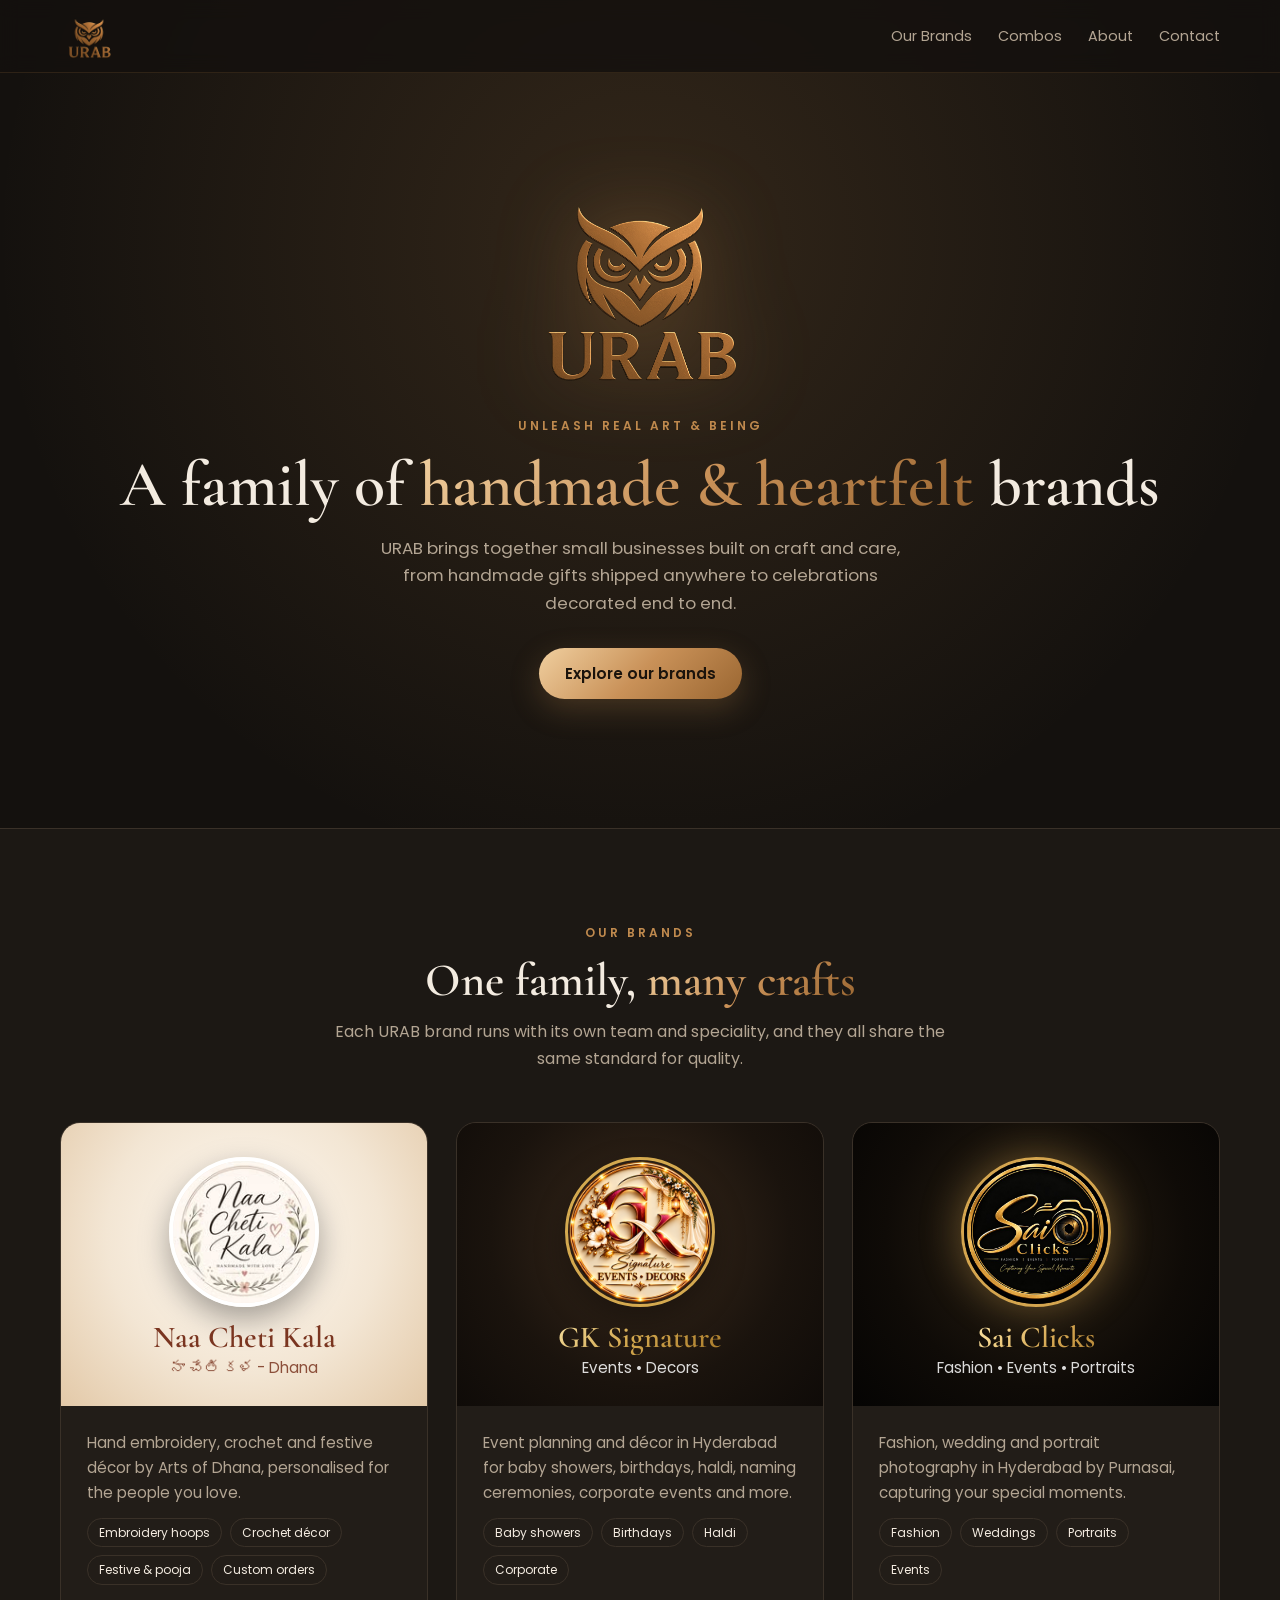
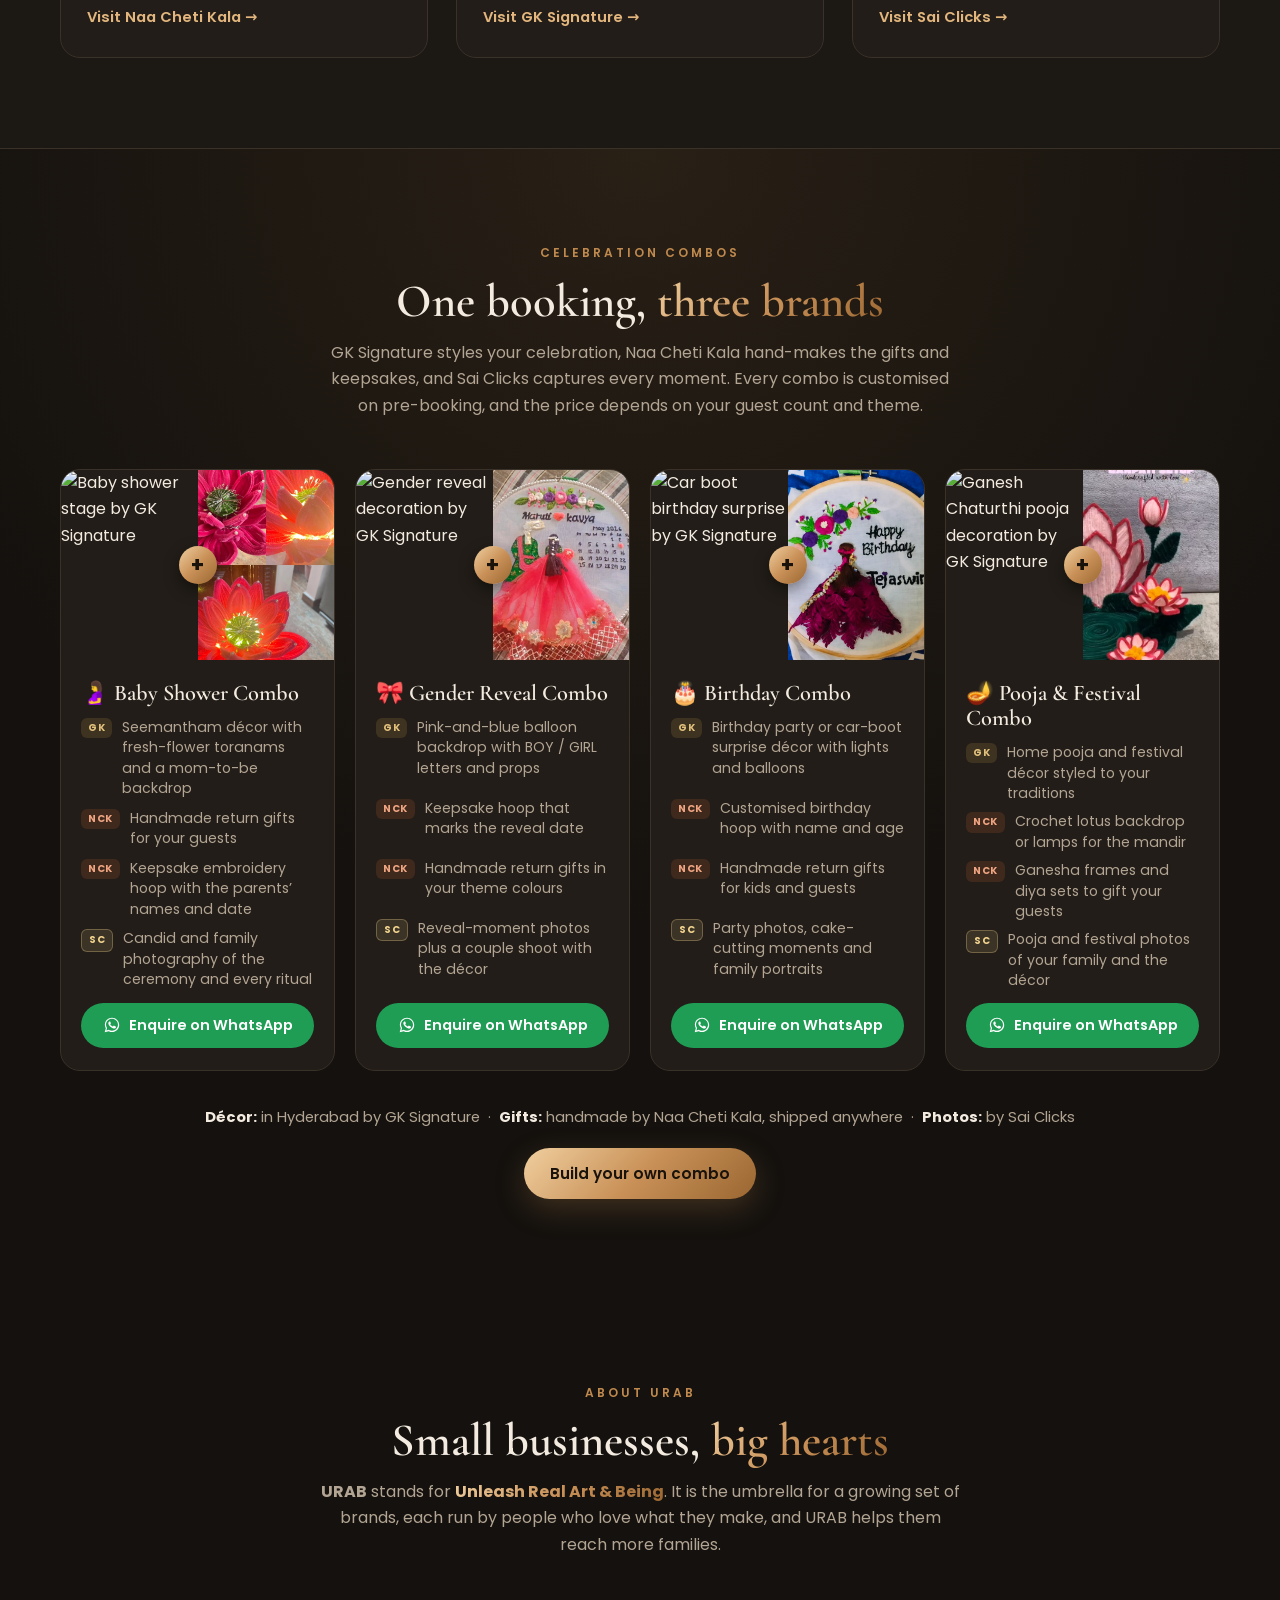
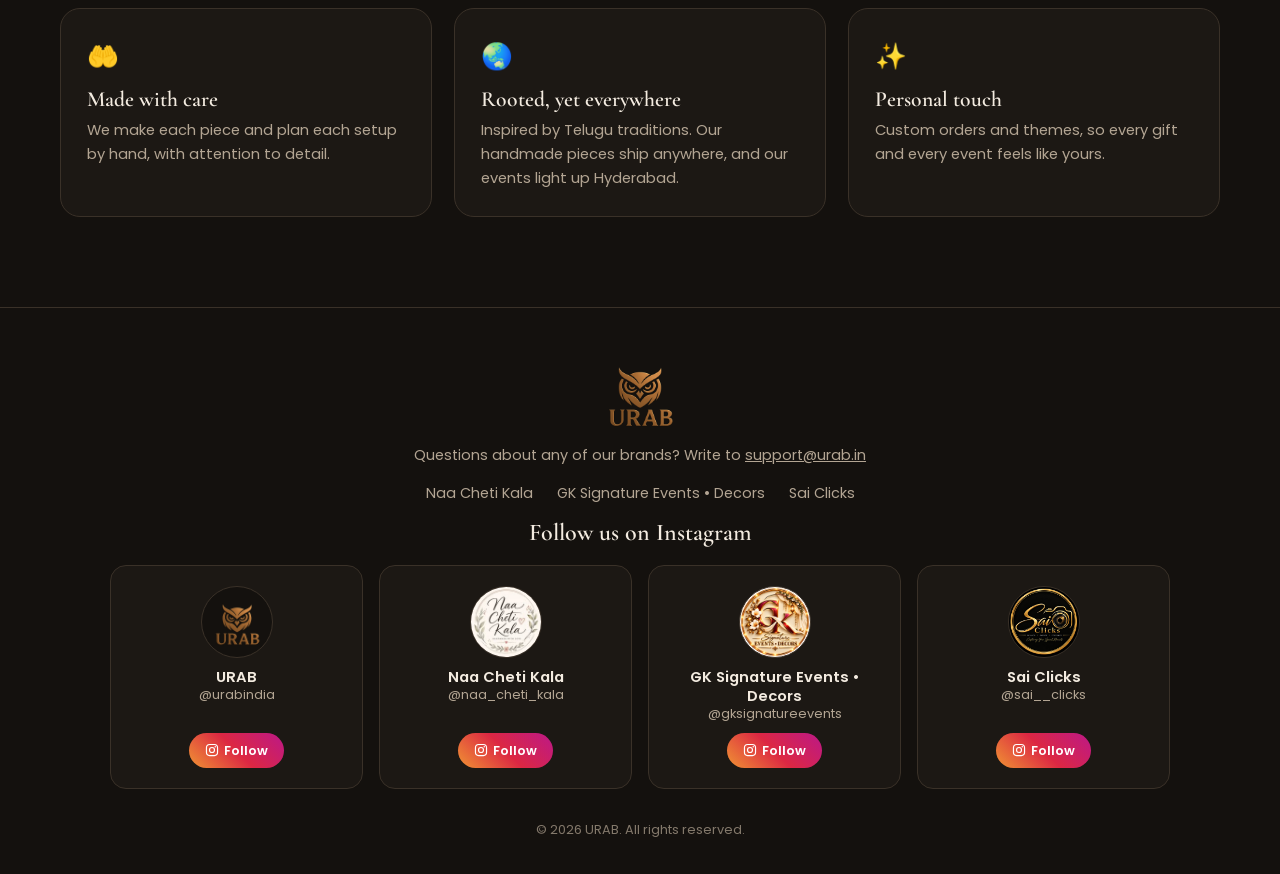
==== commit e04c2a84: "Add Sai Clicks photography to the Celebration Combos Each combo now lists a Sai Clicks photography l" ====
--- a/index.html
+++ b/index.html
@@ -141,6 +141,7 @@
     .by { flex: none; margin-top: 1px; font-size: .62rem; font-weight: 700; letter-spacing: .06em; padding: 3px 7px; border-radius: 6px; }
     .by.gk { background: rgba(212, 169, 79, .16); color: #e2c17c; }
     .by.nck { background: rgba(181, 85, 47, .2); color: #f0a582; }
+    .by.sc { background: rgba(243, 213, 142, .12); color: #f3d58e; border: 1px solid rgba(243, 213, 142, .3); }
     .combo-btn { display: inline-flex; align-items: center; justify-content: center; gap: 8px; padding: 11px 16px; border-radius: 999px; text-decoration: none; font-weight: 600; font-size: .9rem; color: #fff; background: #1f9d55; transition: background .2s; }
     .combo-btn:hover { background: #25d366; }
     .combo-btn svg { width: 18px; height: 18px; }
@@ -265,8 +266,8 @@
     <div class="container">
       <div class="section-head">
         <span class="eyebrow">Celebration Combos</span>
-        <h2>One booking, <span class="bronze-text">two brands</span></h2>
-        <p>GK Signature styles your celebration and Naa Cheti Kala hand-makes the gifts and keepsakes. Every combo is customised on pre-booking, and the price depends on your guest count and theme.</p>
+        <h2>One booking, <span class="bronze-text">three brands</span></h2>
+        <p>GK Signature styles your celebration, Naa Cheti Kala hand-makes the gifts and keepsakes, and Sai Clicks captures every moment. Every combo is customised on pre-booking, and the price depends on your guest count and theme.</p>
       </div>
       <div class="combo-grid">
         <article class="combo">
@@ -281,8 +282,9 @@
               <li><span class="by gk">GK</span>Seemantham décor with fresh-flower toranams and a mom-to-be backdrop</li>
               <li><span class="by nck">NCK</span>Handmade return gifts for your guests</li>
               <li><span class="by nck">NCK</span>Keepsake embroidery hoop with the parents’ names and date</li>
+              <li><span class="by sc">SC</span>Candid and family photography of the ceremony and every ritual</li>
             </ul>
-            <a class="combo-btn" href="https://wa.me/919492174447?text=Hi%20URAB%2C%20I%27m%20interested%20in%20the%20Baby%20Shower%20Combo%20%28GK%20Signature%20d%C3%A9cor%20%2B%20Naa%20Cheti%20Kala%20gifts%29." target="_blank" rel="noopener"><svg viewBox="0 0 32 32" aria-hidden="true" fill="currentColor"><path d="M16 3C9 3 3.3 8.6 3.3 15.6c0 2.2.6 4.4 1.7 6.3L3 29l7.3-1.9c1.8 1 3.8 1.5 5.8 1.5 7 0 12.7-5.7 12.7-12.6S23 3 16 3zm0 23.1c-1.9 0-3.7-.5-5.3-1.4l-.4-.2-4.3 1.1 1.2-4.2-.3-.4c-1-1.6-1.5-3.5-1.5-5.4C5.4 9.8 10.2 5.1 16 5.1s10.6 4.7 10.6 10.5S21.8 26.1 16 26.1zm5.8-7.9c-.3-.2-1.9-.9-2.2-1-.3-.1-.5-.2-.7.2-.2.3-.8 1-1 1.2-.2.2-.4.2-.7.1-.3-.2-1.3-.5-2.5-1.6-.9-.8-1.6-1.9-1.7-2.2-.2-.3 0-.5.1-.6l.5-.6c.2-.2.2-.3.3-.5.1-.2 0-.4 0-.6l-1-2.4c-.3-.6-.5-.5-.7-.5h-.6c-.2 0-.6.1-.9.4-.3.3-1.2 1.1-1.2 2.8s1.2 3.2 1.4 3.5c.2.2 2.4 3.6 5.7 5 .8.3 1.4.5 1.9.7.8.3 1.5.2 2.1.1.6-.1 1.9-.8 2.2-1.5.3-.7.3-1.4.2-1.5-.1-.2-.3-.3-.6-.4z"/></svg>Enquire on WhatsApp</a>
+            <a class="combo-btn" href="https://wa.me/919492174447?text=Hi%20URAB%2C%20I%27m%20interested%20in%20the%20Baby%20Shower%20Combo%20%28GK%20Signature%20d%C3%A9cor%20%2B%20Naa%20Cheti%20Kala%20gifts%20%2B%20Sai%20Clicks%20photography%29." target="_blank" rel="noopener"><svg viewBox="0 0 32 32" aria-hidden="true" fill="currentColor"><path d="M16 3C9 3 3.3 8.6 3.3 15.6c0 2.2.6 4.4 1.7 6.3L3 29l7.3-1.9c1.8 1 3.8 1.5 5.8 1.5 7 0 12.7-5.7 12.7-12.6S23 3 16 3zm0 23.1c-1.9 0-3.7-.5-5.3-1.4l-.4-.2-4.3 1.1 1.2-4.2-.3-.4c-1-1.6-1.5-3.5-1.5-5.4C5.4 9.8 10.2 5.1 16 5.1s10.6 4.7 10.6 10.5S21.8 26.1 16 26.1zm5.8-7.9c-.3-.2-1.9-.9-2.2-1-.3-.1-.5-.2-.7.2-.2.3-.8 1-1 1.2-.2.2-.4.2-.7.1-.3-.2-1.3-.5-2.5-1.6-.9-.8-1.6-1.9-1.7-2.2-.2-.3 0-.5.1-.6l.5-.6c.2-.2.2-.3.3-.5.1-.2 0-.4 0-.6l-1-2.4c-.3-.6-.5-.5-.7-.5h-.6c-.2 0-.6.1-.9.4-.3.3-1.2 1.1-1.2 2.8s1.2 3.2 1.4 3.5c.2.2 2.4 3.6 5.7 5 .8.3 1.4.5 1.9.7.8.3 1.5.2 2.1.1.6-.1 1.9-.8 2.2-1.5.3-.7.3-1.4.2-1.5-.1-.2-.3-.3-.6-.4z"/></svg>Enquire on WhatsApp</a>
           </div>
         </article>
         <article class="combo">
@@ -297,8 +299,9 @@
               <li><span class="by gk">GK</span>Pink-and-blue balloon backdrop with BOY / GIRL letters and props</li>
               <li><span class="by nck">NCK</span>Keepsake hoop that marks the reveal date</li>
               <li><span class="by nck">NCK</span>Handmade return gifts in your theme colours</li>
+              <li><span class="by sc">SC</span>Reveal-moment photos plus a couple shoot with the décor</li>
             </ul>
-            <a class="combo-btn" href="https://wa.me/919492174447?text=Hi%20URAB%2C%20I%27m%20interested%20in%20the%20Gender%20Reveal%20Combo%20%28GK%20Signature%20d%C3%A9cor%20%2B%20Naa%20Cheti%20Kala%20gifts%29." target="_blank" rel="noopener"><svg viewBox="0 0 32 32" aria-hidden="true" fill="currentColor"><path d="M16 3C9 3 3.3 8.6 3.3 15.6c0 2.2.6 4.4 1.7 6.3L3 29l7.3-1.9c1.8 1 3.8 1.5 5.8 1.5 7 0 12.7-5.7 12.7-12.6S23 3 16 3zm0 23.1c-1.9 0-3.7-.5-5.3-1.4l-.4-.2-4.3 1.1 1.2-4.2-.3-.4c-1-1.6-1.5-3.5-1.5-5.4C5.4 9.8 10.2 5.1 16 5.1s10.6 4.7 10.6 10.5S21.8 26.1 16 26.1zm5.8-7.9c-.3-.2-1.9-.9-2.2-1-.3-.1-.5-.2-.7.2-.2.3-.8 1-1 1.2-.2.2-.4.2-.7.1-.3-.2-1.3-.5-2.5-1.6-.9-.8-1.6-1.9-1.7-2.2-.2-.3 0-.5.1-.6l.5-.6c.2-.2.2-.3.3-.5.1-.2 0-.4 0-.6l-1-2.4c-.3-.6-.5-.5-.7-.5h-.6c-.2 0-.6.1-.9.4-.3.3-1.2 1.1-1.2 2.8s1.2 3.2 1.4 3.5c.2.2 2.4 3.6 5.7 5 .8.3 1.4.5 1.9.7.8.3 1.5.2 2.1.1.6-.1 1.9-.8 2.2-1.5.3-.7.3-1.4.2-1.5-.1-.2-.3-.3-.6-.4z"/></svg>Enquire on WhatsApp</a>
+            <a class="combo-btn" href="https://wa.me/919492174447?text=Hi%20URAB%2C%20I%27m%20interested%20in%20the%20Gender%20Reveal%20Combo%20%28GK%20Signature%20d%C3%A9cor%20%2B%20Naa%20Cheti%20Kala%20gifts%20%2B%20Sai%20Clicks%20photography%29." target="_blank" rel="noopener"><svg viewBox="0 0 32 32" aria-hidden="true" fill="currentColor"><path d="M16 3C9 3 3.3 8.6 3.3 15.6c0 2.2.6 4.4 1.7 6.3L3 29l7.3-1.9c1.8 1 3.8 1.5 5.8 1.5 7 0 12.7-5.7 12.7-12.6S23 3 16 3zm0 23.1c-1.9 0-3.7-.5-5.3-1.4l-.4-.2-4.3 1.1 1.2-4.2-.3-.4c-1-1.6-1.5-3.5-1.5-5.4C5.4 9.8 10.2 5.1 16 5.1s10.6 4.7 10.6 10.5S21.8 26.1 16 26.1zm5.8-7.9c-.3-.2-1.9-.9-2.2-1-.3-.1-.5-.2-.7.2-.2.3-.8 1-1 1.2-.2.2-.4.2-.7.1-.3-.2-1.3-.5-2.5-1.6-.9-.8-1.6-1.9-1.7-2.2-.2-.3 0-.5.1-.6l.5-.6c.2-.2.2-.3.3-.5.1-.2 0-.4 0-.6l-1-2.4c-.3-.6-.5-.5-.7-.5h-.6c-.2 0-.6.1-.9.4-.3.3-1.2 1.1-1.2 2.8s1.2 3.2 1.4 3.5c.2.2 2.4 3.6 5.7 5 .8.3 1.4.5 1.9.7.8.3 1.5.2 2.1.1.6-.1 1.9-.8 2.2-1.5.3-.7.3-1.4.2-1.5-.1-.2-.3-.3-.6-.4z"/></svg>Enquire on WhatsApp</a>
           </div>
         </article>
         <article class="combo">
@@ -313,8 +316,9 @@
               <li><span class="by gk">GK</span>Birthday party or car-boot surprise décor with lights and balloons</li>
               <li><span class="by nck">NCK</span>Customised birthday hoop with name and age</li>
               <li><span class="by nck">NCK</span>Handmade return gifts for kids and guests</li>
+              <li><span class="by sc">SC</span>Party photos, cake-cutting moments and family portraits</li>
             </ul>
-            <a class="combo-btn" href="https://wa.me/919492174447?text=Hi%20URAB%2C%20I%27m%20interested%20in%20the%20Birthday%20Combo%20%28GK%20Signature%20d%C3%A9cor%20%2B%20Naa%20Cheti%20Kala%20gifts%29." target="_blank" rel="noopener"><svg viewBox="0 0 32 32" aria-hidden="true" fill="currentColor"><path d="M16 3C9 3 3.3 8.6 3.3 15.6c0 2.2.6 4.4 1.7 6.3L3 29l7.3-1.9c1.8 1 3.8 1.5 5.8 1.5 7 0 12.7-5.7 12.7-12.6S23 3 16 3zm0 23.1c-1.9 0-3.7-.5-5.3-1.4l-.4-.2-4.3 1.1 1.2-4.2-.3-.4c-1-1.6-1.5-3.5-1.5-5.4C5.4 9.8 10.2 5.1 16 5.1s10.6 4.7 10.6 10.5S21.8 26.1 16 26.1zm5.8-7.9c-.3-.2-1.9-.9-2.2-1-.3-.1-.5-.2-.7.2-.2.3-.8 1-1 1.2-.2.2-.4.2-.7.1-.3-.2-1.3-.5-2.5-1.6-.9-.8-1.6-1.9-1.7-2.2-.2-.3 0-.5.1-.6l.5-.6c.2-.2.2-.3.3-.5.1-.2 0-.4 0-.6l-1-2.4c-.3-.6-.5-.5-.7-.5h-.6c-.2 0-.6.1-.9.4-.3.3-1.2 1.1-1.2 2.8s1.2 3.2 1.4 3.5c.2.2 2.4 3.6 5.7 5 .8.3 1.4.5 1.9.7.8.3 1.5.2 2.1.1.6-.1 1.9-.8 2.2-1.5.3-.7.3-1.4.2-1.5-.1-.2-.3-.3-.6-.4z"/></svg>Enquire on WhatsApp</a>
+            <a class="combo-btn" href="https://wa.me/919492174447?text=Hi%20URAB%2C%20I%27m%20interested%20in%20the%20Birthday%20Combo%20%28GK%20Signature%20d%C3%A9cor%20%2B%20Naa%20Cheti%20Kala%20gifts%20%2B%20Sai%20Clicks%20photography%29." target="_blank" rel="noopener"><svg viewBox="0 0 32 32" aria-hidden="true" fill="currentColor"><path d="M16 3C9 3 3.3 8.6 3.3 15.6c0 2.2.6 4.4 1.7 6.3L3 29l7.3-1.9c1.8 1 3.8 1.5 5.8 1.5 7 0 12.7-5.7 12.7-12.6S23 3 16 3zm0 23.1c-1.9 0-3.7-.5-5.3-1.4l-.4-.2-4.3 1.1 1.2-4.2-.3-.4c-1-1.6-1.5-3.5-1.5-5.4C5.4 9.8 10.2 5.1 16 5.1s10.6 4.7 10.6 10.5S21.8 26.1 16 26.1zm5.8-7.9c-.3-.2-1.9-.9-2.2-1-.3-.1-.5-.2-.7.2-.2.3-.8 1-1 1.2-.2.2-.4.2-.7.1-.3-.2-1.3-.5-2.5-1.6-.9-.8-1.6-1.9-1.7-2.2-.2-.3 0-.5.1-.6l.5-.6c.2-.2.2-.3.3-.5.1-.2 0-.4 0-.6l-1-2.4c-.3-.6-.5-.5-.7-.5h-.6c-.2 0-.6.1-.9.4-.3.3-1.2 1.1-1.2 2.8s1.2 3.2 1.4 3.5c.2.2 2.4 3.6 5.7 5 .8.3 1.4.5 1.9.7.8.3 1.5.2 2.1.1.6-.1 1.9-.8 2.2-1.5.3-.7.3-1.4.2-1.5-.1-.2-.3-.3-.6-.4z"/></svg>Enquire on WhatsApp</a>
           </div>
         </article>
         <article class="combo">
@@ -329,14 +333,15 @@
               <li><span class="by gk">GK</span>Home pooja and festival décor styled to your traditions</li>
               <li><span class="by nck">NCK</span>Crochet lotus backdrop or lamps for the mandir</li>
               <li><span class="by nck">NCK</span>Ganesha frames and diya sets to gift your guests</li>
+              <li><span class="by sc">SC</span>Pooja and festival photos of your family and the décor</li>
             </ul>
-            <a class="combo-btn" href="https://wa.me/919492174447?text=Hi%20URAB%2C%20I%27m%20interested%20in%20the%20Pooja%20%26%20Festival%20Combo%20%28GK%20Signature%20d%C3%A9cor%20%2B%20Naa%20Cheti%20Kala%20gifts%29." target="_blank" rel="noopener"><svg viewBox="0 0 32 32" aria-hidden="true" fill="currentColor"><path d="M16 3C9 3 3.3 8.6 3.3 15.6c0 2.2.6 4.4 1.7 6.3L3 29l7.3-1.9c1.8 1 3.8 1.5 5.8 1.5 7 0 12.7-5.7 12.7-12.6S23 3 16 3zm0 23.1c-1.9 0-3.7-.5-5.3-1.4l-.4-.2-4.3 1.1 1.2-4.2-.3-.4c-1-1.6-1.5-3.5-1.5-5.4C5.4 9.8 10.2 5.1 16 5.1s10.6 4.7 10.6 10.5S21.8 26.1 16 26.1zm5.8-7.9c-.3-.2-1.9-.9-2.2-1-.3-.1-.5-.2-.7.2-.2.3-.8 1-1 1.2-.2.2-.4.2-.7.1-.3-.2-1.3-.5-2.5-1.6-.9-.8-1.6-1.9-1.7-2.2-.2-.3 0-.5.1-.6l.5-.6c.2-.2.2-.3.3-.5.1-.2 0-.4 0-.6l-1-2.4c-.3-.6-.5-.5-.7-.5h-.6c-.2 0-.6.1-.9.4-.3.3-1.2 1.1-1.2 2.8s1.2 3.2 1.4 3.5c.2.2 2.4 3.6 5.7 5 .8.3 1.4.5 1.9.7.8.3 1.5.2 2.1.1.6-.1 1.9-.8 2.2-1.5.3-.7.3-1.4.2-1.5-.1-.2-.3-.3-.6-.4z"/></svg>Enquire on WhatsApp</a>
+            <a class="combo-btn" href="https://wa.me/919492174447?text=Hi%20URAB%2C%20I%27m%20interested%20in%20the%20Pooja%20%26%20Festival%20Combo%20%28GK%20Signature%20d%C3%A9cor%20%2B%20Naa%20Cheti%20Kala%20gifts%20%2B%20Sai%20Clicks%20photography%29." target="_blank" rel="noopener"><svg viewBox="0 0 32 32" aria-hidden="true" fill="currentColor"><path d="M16 3C9 3 3.3 8.6 3.3 15.6c0 2.2.6 4.4 1.7 6.3L3 29l7.3-1.9c1.8 1 3.8 1.5 5.8 1.5 7 0 12.7-5.7 12.7-12.6S23 3 16 3zm0 23.1c-1.9 0-3.7-.5-5.3-1.4l-.4-.2-4.3 1.1 1.2-4.2-.3-.4c-1-1.6-1.5-3.5-1.5-5.4C5.4 9.8 10.2 5.1 16 5.1s10.6 4.7 10.6 10.5S21.8 26.1 16 26.1zm5.8-7.9c-.3-.2-1.9-.9-2.2-1-.3-.1-.5-.2-.7.2-.2.3-.8 1-1 1.2-.2.2-.4.2-.7.1-.3-.2-1.3-.5-2.5-1.6-.9-.8-1.6-1.9-1.7-2.2-.2-.3 0-.5.1-.6l.5-.6c.2-.2.2-.3.3-.5.1-.2 0-.4 0-.6l-1-2.4c-.3-.6-.5-.5-.7-.5h-.6c-.2 0-.6.1-.9.4-.3.3-1.2 1.1-1.2 2.8s1.2 3.2 1.4 3.5c.2.2 2.4 3.6 5.7 5 .8.3 1.4.5 1.9.7.8.3 1.5.2 2.1.1.6-.1 1.9-.8 2.2-1.5.3-.7.3-1.4.2-1.5-.1-.2-.3-.3-.6-.4z"/></svg>Enquire on WhatsApp</a>
           </div>
         </article>
       </div>
       <div class="combo-note">
-        <p><strong>Décor:</strong> in Hyderabad by GK Signature &nbsp;·&nbsp; <strong>Gifts:</strong> handmade by Naa Cheti Kala, shipped anywhere</p>
-        <a class="btn btn-bronze" href="https://wa.me/919492174447?text=Hi%20URAB%2C%20I%27d%20like%20to%20build%20a%20custom%20celebration%20combo%20%28GK%20Signature%20d%C3%A9cor%20%2B%20Naa%20Cheti%20Kala%20gifts%29." target="_blank" rel="noopener">Build your own combo</a>
+        <p><strong>Décor:</strong> in Hyderabad by GK Signature &nbsp;·&nbsp; <strong>Gifts:</strong> handmade by Naa Cheti Kala, shipped anywhere &nbsp;·&nbsp; <strong>Photos:</strong> by Sai Clicks</p>
+        <a class="btn btn-bronze" href="https://wa.me/919492174447?text=Hi%20URAB%2C%20I%27d%20like%20to%20build%20a%20custom%20celebration%20combo%20%28GK%20Signature%20d%C3%A9cor%20%2B%20Naa%20Cheti%20Kala%20gifts%20%2B%20Sai%20Clicks%20photography%29." target="_blank" rel="noopener">Build your own combo</a>
       </div>
     </div>
   </section>
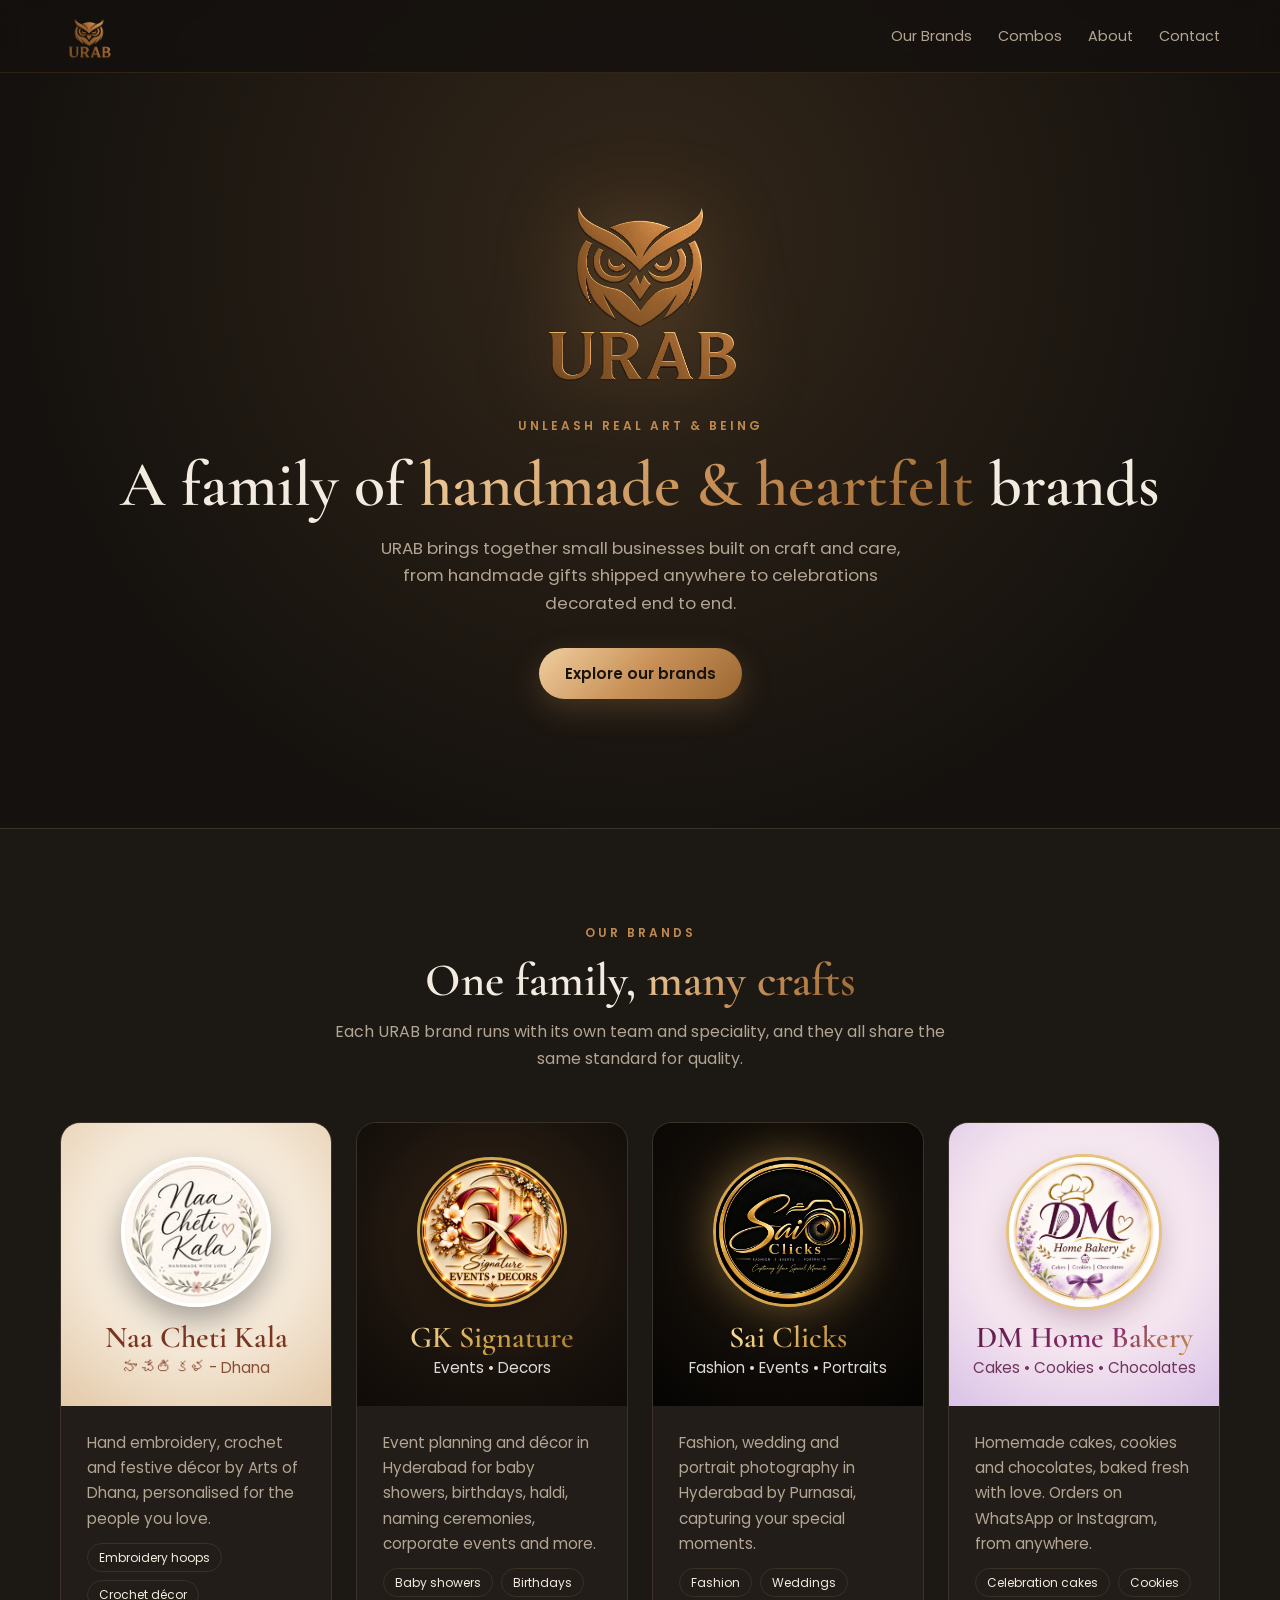
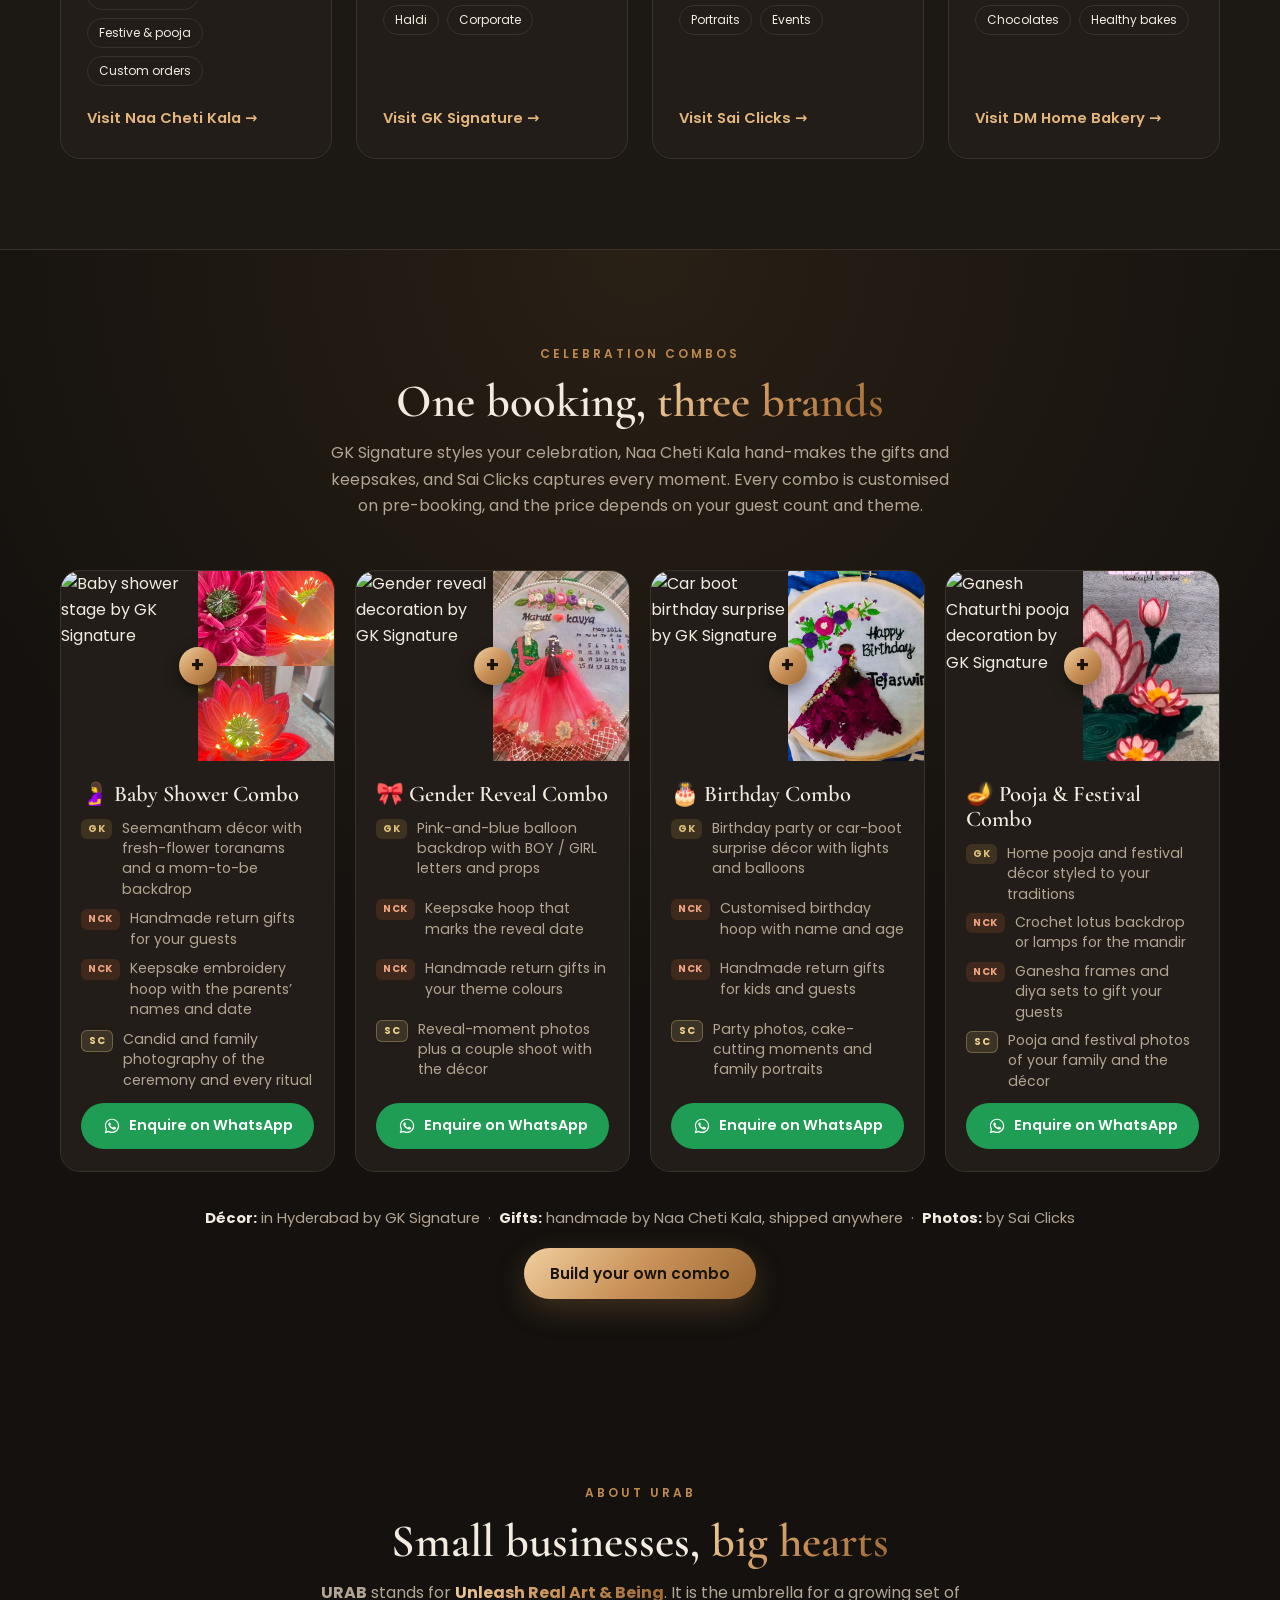
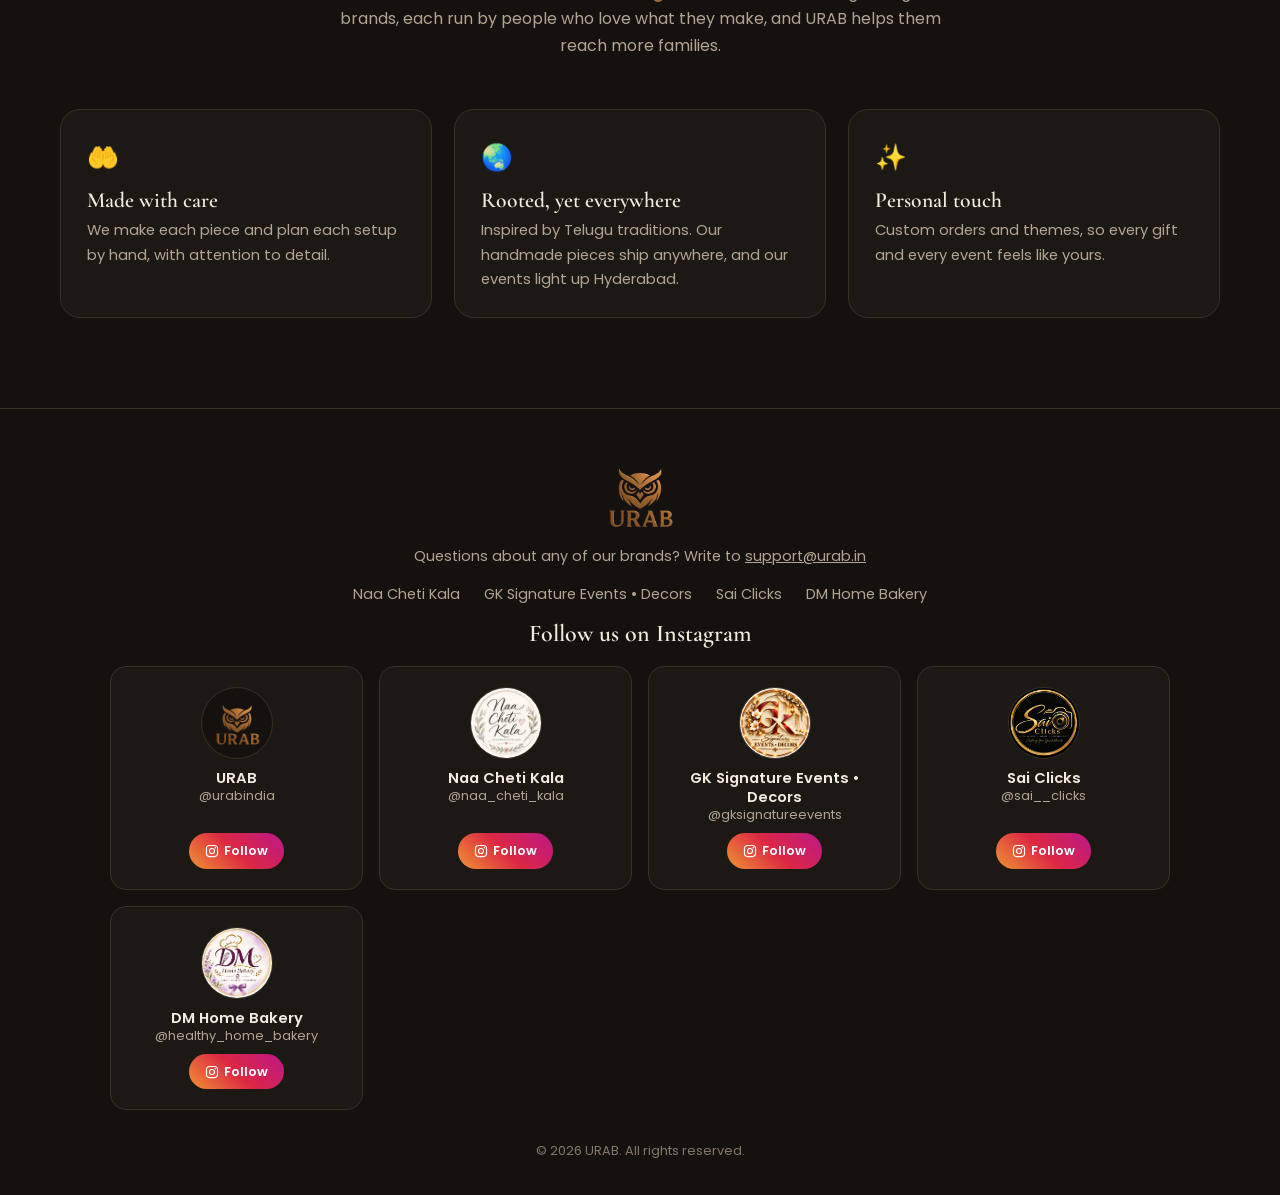
==== commit 074e06c0: "Add DM Home Bakery to URAB brands" ====
--- a/index.html
+++ b/index.html
@@ -38,7 +38,8 @@
     "subOrganization": [
       { "@type": "Store", "name": "Naa Cheti Kala", "url": "https://urab.in/naa-cheti-kala", "description": "Handmade gifts and home décor, shipped anywhere" },
       { "@type": "EventPlanner", "name": "GK Signature Events • Decors", "url": "https://gksignature.vercel.app/", "description": "Event planning and decoration in Hyderabad" },
-      { "@type": "ProfessionalService", "name": "Sai Clicks", "url": "https://urab.in/sai-clicks", "description": "Fashion, wedding and portrait photography in Hyderabad" }
+      { "@type": "ProfessionalService", "name": "Sai Clicks", "url": "https://urab.in/sai-clicks", "description": "Fashion, wedding and portrait photography in Hyderabad" },
+      { "@type": "Bakery", "name": "DM Home Bakery", "url": "https://urab.in/dm-home-bakery/", "description": "Homemade cakes, cookies and chocolates, orders taken from anywhere" }
     ]
   }
   </script>
@@ -95,7 +96,9 @@
 
     /* ---------- Branches ---------- */
     .branches { background: var(--bg-2); border-block: 1px solid var(--line); }
-    .branch-grid { display: grid; grid-template-columns: repeat(auto-fit, minmax(300px, 1fr)); gap: 28px; }
+    .branch-grid { display: grid; grid-template-columns: repeat(4, 1fr); gap: 24px; }
+    @media (max-width: 1100px) { .branch-grid { grid-template-columns: repeat(2, 1fr); } }
+    @media (max-width: 620px) { .branch-grid { grid-template-columns: 1fr; } }
     .branch { position: relative; display: flex; flex-direction: column; border-radius: var(--radius); overflow: hidden; text-decoration: none; background: var(--card); border: 1px solid var(--line); transition: transform .3s, border-color .3s, box-shadow .3s; }
     .branch:hover { transform: translateY(-6px); border-color: var(--bronze); box-shadow: 0 20px 50px rgba(0, 0, 0, .45); }
     .branch-art { display: flex; flex-direction: column; align-items: center; justify-content: center; gap: 14px; padding: 34px 20px 26px; text-align: center; position: relative; overflow: hidden; }
@@ -110,6 +113,9 @@
     .art-sai { color: #fff; background: radial-gradient(circle at 50% 40%, #2b2114 0, #0f0b07 60%, #050403 100%); }
     .art-sai .brand-logo { border: 3px solid #d4a54f; box-shadow: 0 0 40px rgba(212, 165, 79, .4); }
     .art-sai h3 { background: linear-gradient(135deg, #fff1c4, #f3d58e 30%, #d4a54f 60%, #9c6e24); -webkit-background-clip: text; background-clip: text; color: transparent; }
+    .art-dm { color: #5a1846; background: radial-gradient(circle at 50% 40%, #fffaf6 0, #f3e3ee 55%, #d9c2e8 100%); }
+    .art-dm .brand-logo { border: 4px solid #fff; box-shadow: 0 0 0 3px #e6c27a, 0 12px 30px rgba(90, 24, 70, .3); }
+    .art-dm h3 { background: linear-gradient(135deg, #5a1846, #8a2f6b 60%, #c8963e); -webkit-background-clip: text; background-clip: text; color: transparent; }
     .art-gk h3 { background: linear-gradient(135deg, #f3dc9d, #d4a94f 45%, #a87a2a); -webkit-background-clip: text; background-clip: text; color: transparent; }
     .branch-body { padding: 24px 26px 28px; display: flex; flex-direction: column; gap: 12px; flex: 1; }
     .branch-body p { color: var(--muted); font-size: .95rem; }
@@ -258,6 +264,21 @@
             <span class="branch-cta">Visit Sai Clicks</span>
           </div>
         </a>
+
+        <a class="branch" href="/dm-home-bakery/">
+          <div class="branch-art art-dm">
+            <img class="brand-logo" src="/images/dm-home-bakery/logo.jpg" alt="DM Home Bakery logo" loading="lazy">
+            <div>
+              <h3>DM Home Bakery</h3>
+              <div class="te">Cakes • Cookies • Chocolates</div>
+            </div>
+          </div>
+          <div class="branch-body">
+            <p>Homemade cakes, cookies and chocolates, baked fresh with love. Orders on WhatsApp or Instagram, from anywhere.</p>
+            <div class="tags"><span>Celebration cakes</span><span>Cookies</span><span>Chocolates</span><span>Healthy bakes</span></div>
+            <span class="branch-cta">Visit DM Home Bakery</span>
+          </div>
+        </a>
       </div>
     </div>
   </section>
@@ -369,6 +390,7 @@
         <a href="/naa-cheti-kala">Naa Cheti Kala</a>
         <a href="/gk-signature/">GK Signature Events • Decors</a>
         <a href="/sai-clicks">Sai Clicks</a>
+        <a href="/dm-home-bakery/">DM Home Bakery</a>
       </div>
       <div class="follow">
         <h3>Follow us on Instagram</h3>
@@ -377,6 +399,7 @@
           <a class="follow-card" href="https://www.instagram.com/naa_cheti_kala/" target="_blank" rel="noopener"><img src="/images/naa-cheti-kala/logo.jpg" alt="Naa Cheti Kala logo" loading="lazy"><div><strong>Naa Cheti Kala</strong><small>@naa_cheti_kala</small></div><span class="ig-btn"><svg viewBox="0 0 24 24" aria-hidden="true"><rect x="2.5" y="2.5" width="19" height="19" rx="5.5" fill="none" stroke="currentColor" stroke-width="2"/><circle cx="12" cy="12" r="4.3" fill="none" stroke="currentColor" stroke-width="2"/><circle cx="17.6" cy="6.4" r="1.3" fill="currentColor"/></svg>Follow</span></a>
           <a class="follow-card" href="https://www.instagram.com/gksignatureevents/" target="_blank" rel="noopener"><img src="/images/gk-signature-logo.png" alt="GK Signature Events • Decors logo" loading="lazy"><div><strong>GK Signature Events • Decors</strong><small>@gksignatureevents</small></div><span class="ig-btn"><svg viewBox="0 0 24 24" aria-hidden="true"><rect x="2.5" y="2.5" width="19" height="19" rx="5.5" fill="none" stroke="currentColor" stroke-width="2"/><circle cx="12" cy="12" r="4.3" fill="none" stroke="currentColor" stroke-width="2"/><circle cx="17.6" cy="6.4" r="1.3" fill="currentColor"/></svg>Follow</span></a>
           <a class="follow-card" href="https://www.instagram.com/sai__clicks/" target="_blank" rel="noopener"><img src="/images/sai-clicks/logo-round.jpg" alt="Sai Clicks logo" loading="lazy"><div><strong>Sai Clicks</strong><small>@sai__clicks</small></div><span class="ig-btn"><svg viewBox="0 0 24 24" aria-hidden="true"><rect x="2.5" y="2.5" width="19" height="19" rx="5.5" fill="none" stroke="currentColor" stroke-width="2"/><circle cx="12" cy="12" r="4.3" fill="none" stroke="currentColor" stroke-width="2"/><circle cx="17.6" cy="6.4" r="1.3" fill="currentColor"/></svg>Follow</span></a>
+          <a class="follow-card" href="https://www.instagram.com/healthy_home_bakery/" target="_blank" rel="noopener"><img src="/images/dm-home-bakery/logo.jpg" alt="DM Home Bakery logo" loading="lazy"><div><strong>DM Home Bakery</strong><small>@healthy_home_bakery</small></div><span class="ig-btn"><svg viewBox="0 0 24 24" aria-hidden="true"><rect x="2.5" y="2.5" width="19" height="19" rx="5.5" fill="none" stroke="currentColor" stroke-width="2"/><circle cx="12" cy="12" r="4.3" fill="none" stroke="currentColor" stroke-width="2"/><circle cx="17.6" cy="6.4" r="1.3" fill="currentColor"/></svg>Follow</span></a>
         </div>
       </div>
       <p class="copyright">&copy; <span id="year">2026</span> URAB. All rights reserved.</p>
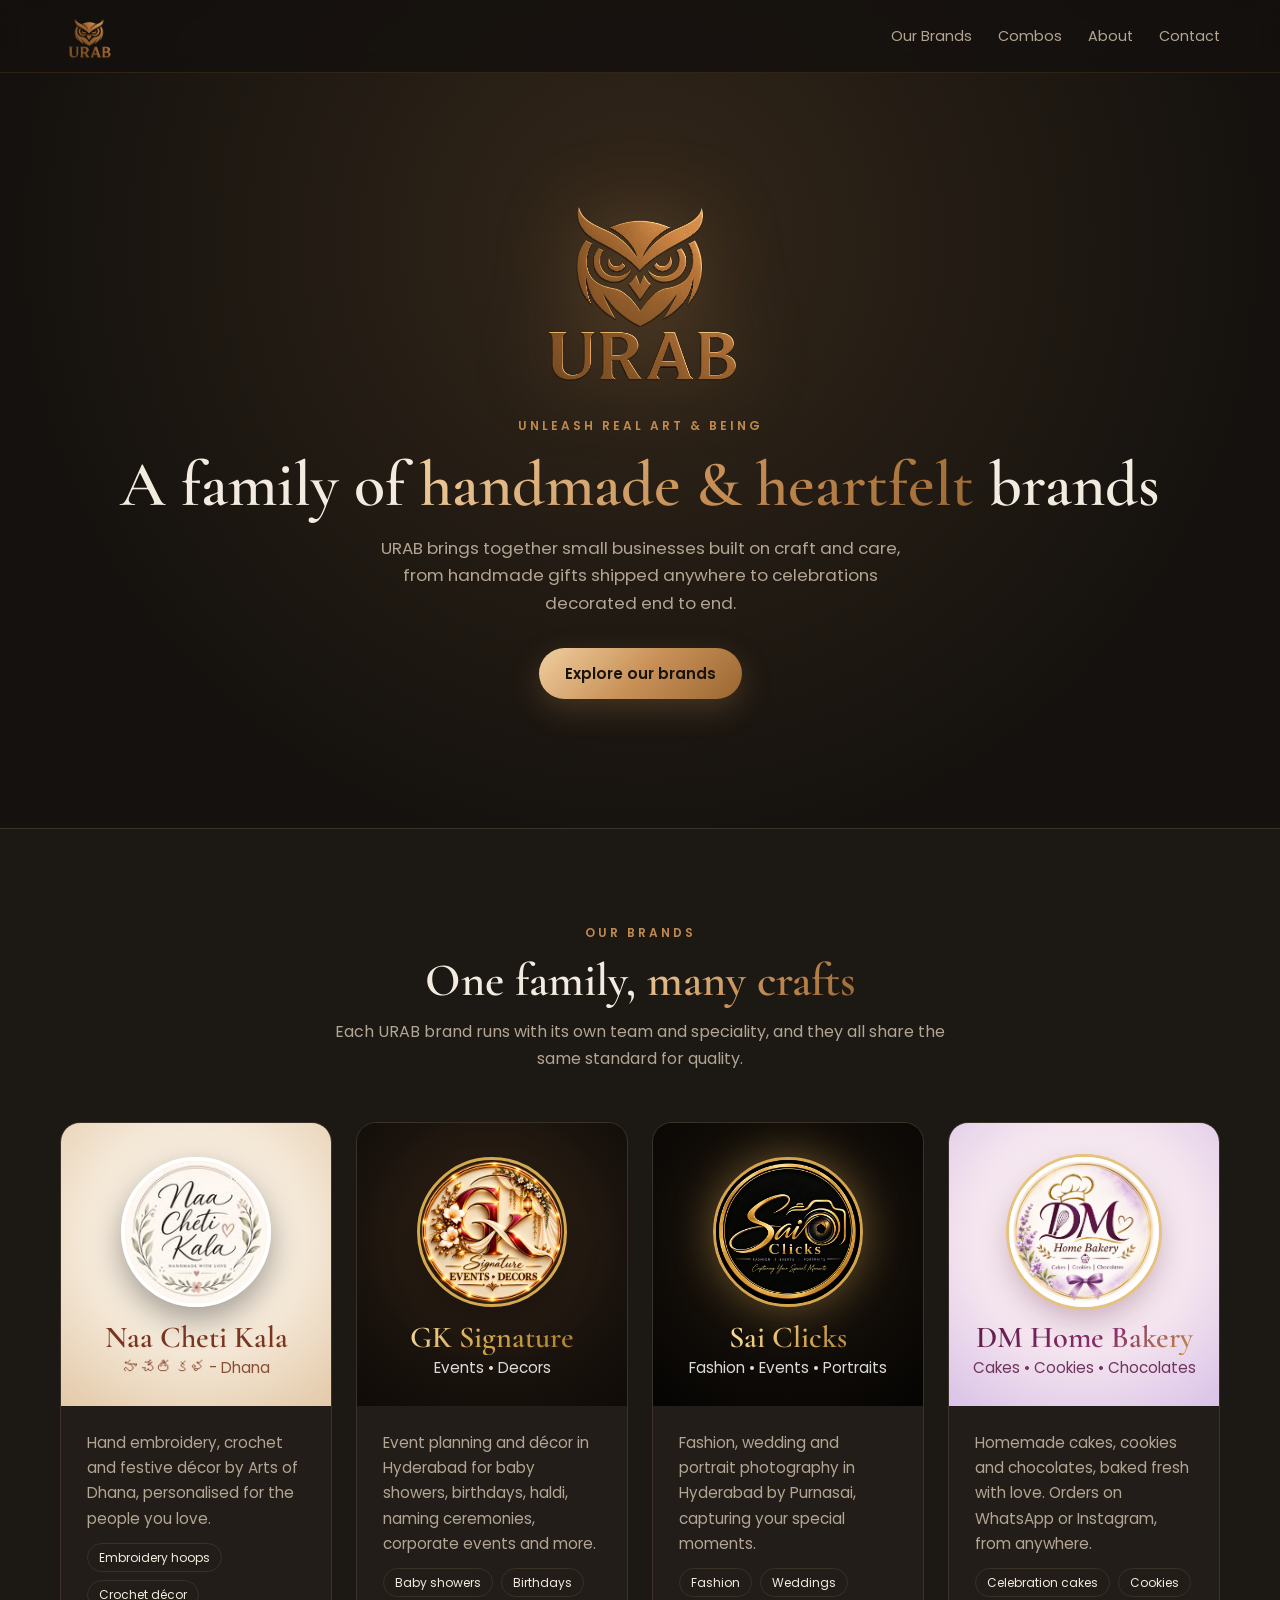
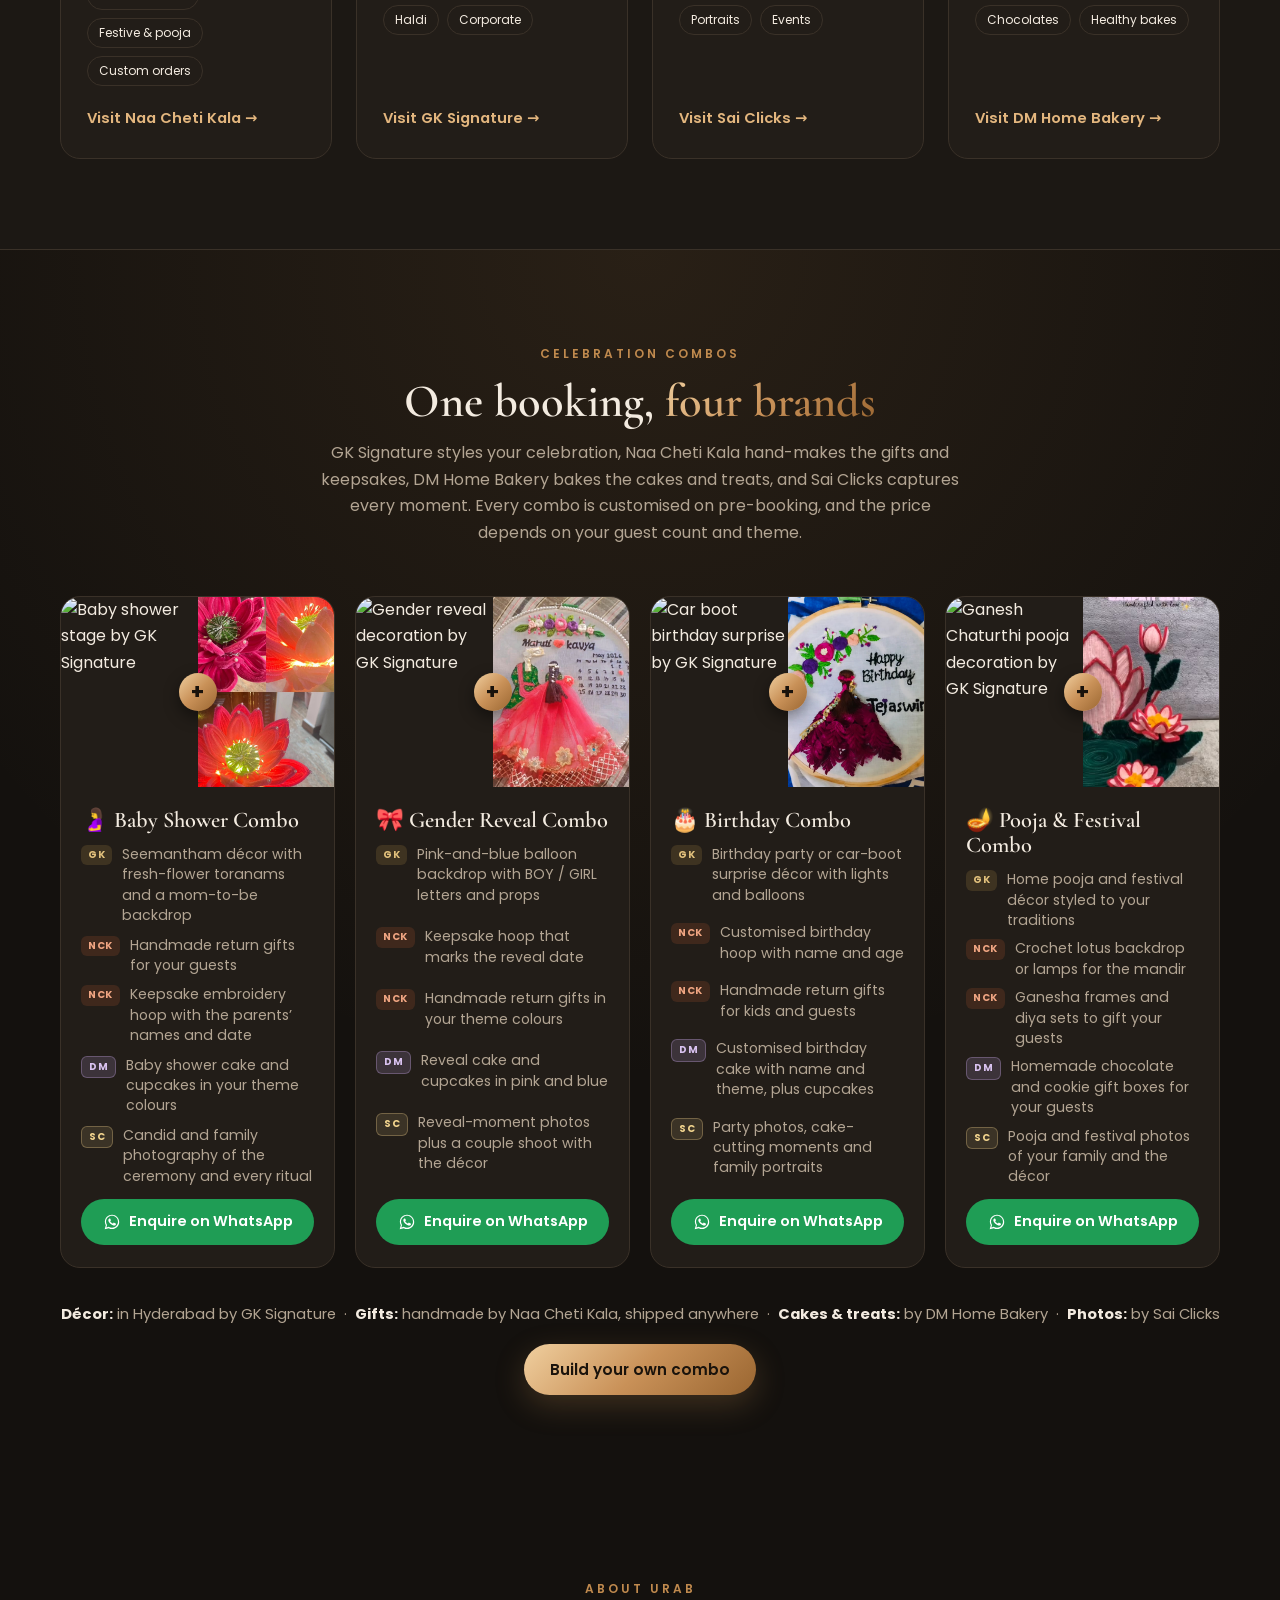
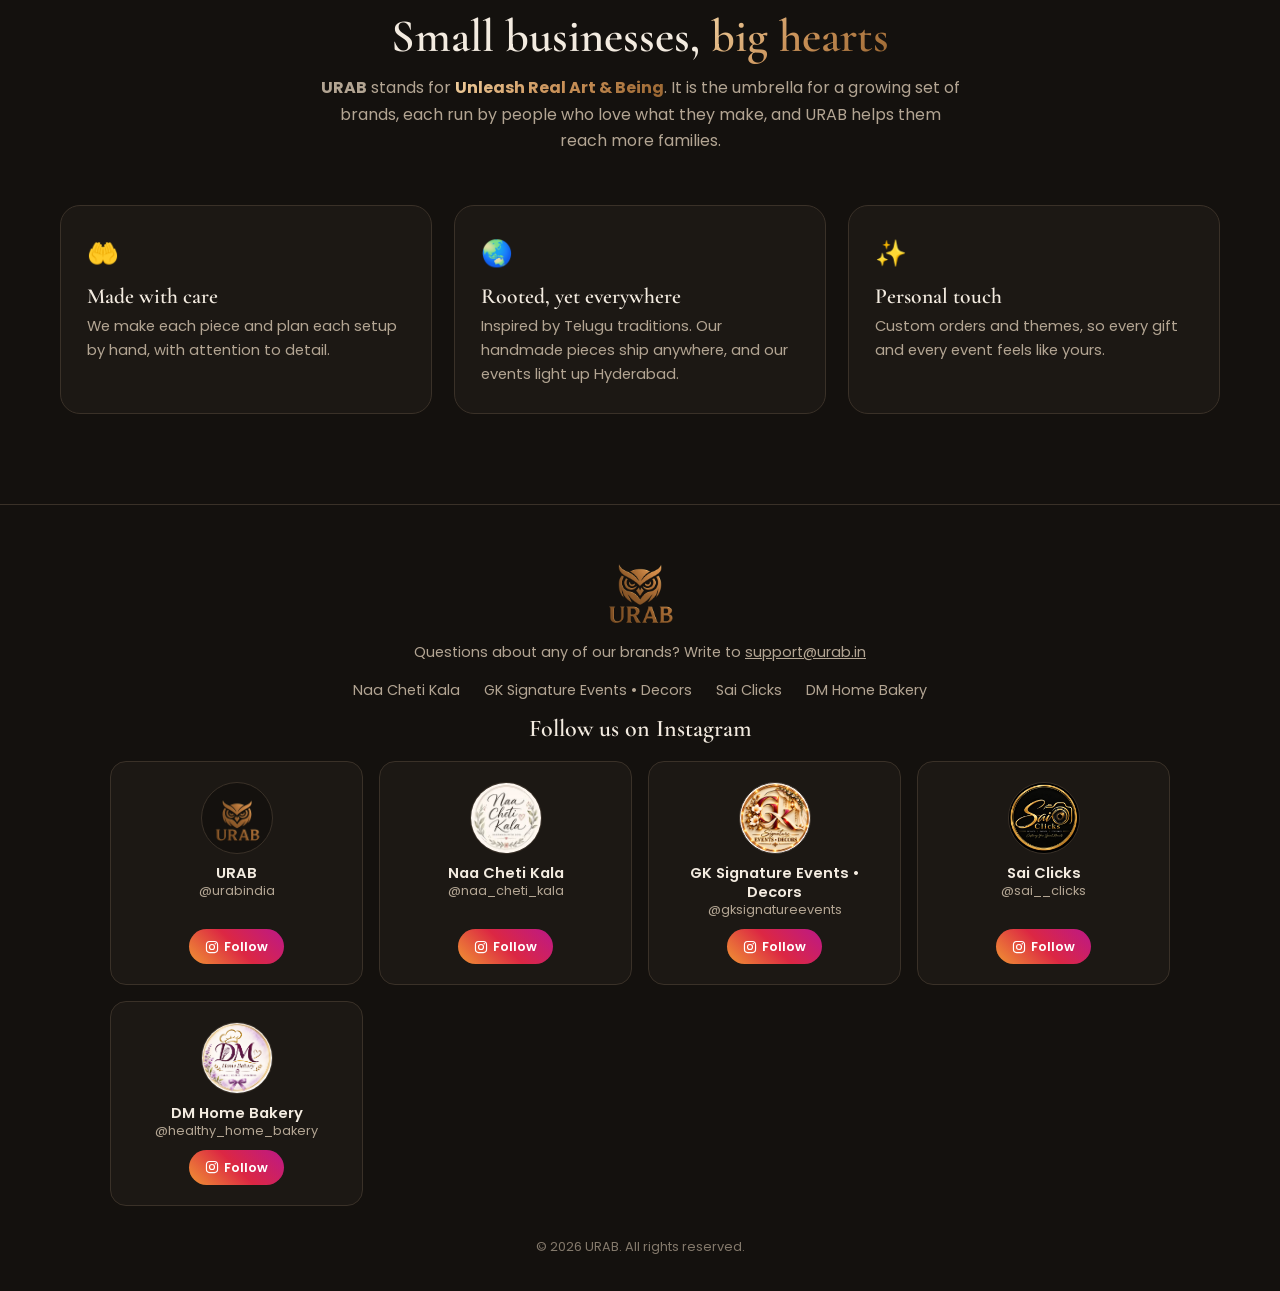
==== commit 86358039: "Add DM Home Bakery cakes and treats to the Celebration Combos" ====
--- a/index.html
+++ b/index.html
@@ -147,6 +147,7 @@
     .by { flex: none; margin-top: 1px; font-size: .62rem; font-weight: 700; letter-spacing: .06em; padding: 3px 7px; border-radius: 6px; }
     .by.gk { background: rgba(212, 169, 79, .16); color: #e2c17c; }
     .by.nck { background: rgba(181, 85, 47, .2); color: #f0a582; }
+    .by.dm { background: rgba(184, 154, 214, .18); color: #d9c2f0; border: 1px solid rgba(184, 154, 214, .35); }
     .by.sc { background: rgba(243, 213, 142, .12); color: #f3d58e; border: 1px solid rgba(243, 213, 142, .3); }
     .combo-btn { display: inline-flex; align-items: center; justify-content: center; gap: 8px; padding: 11px 16px; border-radius: 999px; text-decoration: none; font-weight: 600; font-size: .9rem; color: #fff; background: #1f9d55; transition: background .2s; }
     .combo-btn:hover { background: #25d366; }
@@ -287,8 +288,8 @@
     <div class="container">
       <div class="section-head">
         <span class="eyebrow">Celebration Combos</span>
-        <h2>One booking, <span class="bronze-text">three brands</span></h2>
-        <p>GK Signature styles your celebration, Naa Cheti Kala hand-makes the gifts and keepsakes, and Sai Clicks captures every moment. Every combo is customised on pre-booking, and the price depends on your guest count and theme.</p>
+        <h2>One booking, <span class="bronze-text">four brands</span></h2>
+        <p>GK Signature styles your celebration, Naa Cheti Kala hand-makes the gifts and keepsakes, DM Home Bakery bakes the cakes and treats, and Sai Clicks captures every moment. Every combo is customised on pre-booking, and the price depends on your guest count and theme.</p>
       </div>
       <div class="combo-grid">
         <article class="combo">
@@ -303,9 +304,10 @@
               <li><span class="by gk">GK</span>Seemantham décor with fresh-flower toranams and a mom-to-be backdrop</li>
               <li><span class="by nck">NCK</span>Handmade return gifts for your guests</li>
               <li><span class="by nck">NCK</span>Keepsake embroidery hoop with the parents’ names and date</li>
+              <li><span class="by dm">DM</span>Baby shower cake and cupcakes in your theme colours</li>
               <li><span class="by sc">SC</span>Candid and family photography of the ceremony and every ritual</li>
             </ul>
-            <a class="combo-btn" href="https://wa.me/919492174447?text=Hi%20URAB%2C%20I%27m%20interested%20in%20the%20Baby%20Shower%20Combo%20%28GK%20Signature%20d%C3%A9cor%20%2B%20Naa%20Cheti%20Kala%20gifts%20%2B%20Sai%20Clicks%20photography%29." target="_blank" rel="noopener"><svg viewBox="0 0 32 32" aria-hidden="true" fill="currentColor"><path d="M16 3C9 3 3.3 8.6 3.3 15.6c0 2.2.6 4.4 1.7 6.3L3 29l7.3-1.9c1.8 1 3.8 1.5 5.8 1.5 7 0 12.7-5.7 12.7-12.6S23 3 16 3zm0 23.1c-1.9 0-3.7-.5-5.3-1.4l-.4-.2-4.3 1.1 1.2-4.2-.3-.4c-1-1.6-1.5-3.5-1.5-5.4C5.4 9.8 10.2 5.1 16 5.1s10.6 4.7 10.6 10.5S21.8 26.1 16 26.1zm5.8-7.9c-.3-.2-1.9-.9-2.2-1-.3-.1-.5-.2-.7.2-.2.3-.8 1-1 1.2-.2.2-.4.2-.7.1-.3-.2-1.3-.5-2.5-1.6-.9-.8-1.6-1.9-1.7-2.2-.2-.3 0-.5.1-.6l.5-.6c.2-.2.2-.3.3-.5.1-.2 0-.4 0-.6l-1-2.4c-.3-.6-.5-.5-.7-.5h-.6c-.2 0-.6.1-.9.4-.3.3-1.2 1.1-1.2 2.8s1.2 3.2 1.4 3.5c.2.2 2.4 3.6 5.7 5 .8.3 1.4.5 1.9.7.8.3 1.5.2 2.1.1.6-.1 1.9-.8 2.2-1.5.3-.7.3-1.4.2-1.5-.1-.2-.3-.3-.6-.4z"/></svg>Enquire on WhatsApp</a>
+            <a class="combo-btn" href="https://wa.me/919492174447?text=Hi%20URAB%2C%20I%27m%20interested%20in%20the%20Baby%20Shower%20Combo%20%28GK%20Signature%20d%C3%A9cor%20%2B%20Naa%20Cheti%20Kala%20gifts%20%2B%20DM%20Home%20Bakery%20cakes%20%2B%20Sai%20Clicks%20photography%29." target="_blank" rel="noopener"><svg viewBox="0 0 32 32" aria-hidden="true" fill="currentColor"><path d="M16 3C9 3 3.3 8.6 3.3 15.6c0 2.2.6 4.4 1.7 6.3L3 29l7.3-1.9c1.8 1 3.8 1.5 5.8 1.5 7 0 12.7-5.7 12.7-12.6S23 3 16 3zm0 23.1c-1.9 0-3.7-.5-5.3-1.4l-.4-.2-4.3 1.1 1.2-4.2-.3-.4c-1-1.6-1.5-3.5-1.5-5.4C5.4 9.8 10.2 5.1 16 5.1s10.6 4.7 10.6 10.5S21.8 26.1 16 26.1zm5.8-7.9c-.3-.2-1.9-.9-2.2-1-.3-.1-.5-.2-.7.2-.2.3-.8 1-1 1.2-.2.2-.4.2-.7.1-.3-.2-1.3-.5-2.5-1.6-.9-.8-1.6-1.9-1.7-2.2-.2-.3 0-.5.1-.6l.5-.6c.2-.2.2-.3.3-.5.1-.2 0-.4 0-.6l-1-2.4c-.3-.6-.5-.5-.7-.5h-.6c-.2 0-.6.1-.9.4-.3.3-1.2 1.1-1.2 2.8s1.2 3.2 1.4 3.5c.2.2 2.4 3.6 5.7 5 .8.3 1.4.5 1.9.7.8.3 1.5.2 2.1.1.6-.1 1.9-.8 2.2-1.5.3-.7.3-1.4.2-1.5-.1-.2-.3-.3-.6-.4z"/></svg>Enquire on WhatsApp</a>
           </div>
         </article>
         <article class="combo">
@@ -320,9 +322,10 @@
               <li><span class="by gk">GK</span>Pink-and-blue balloon backdrop with BOY / GIRL letters and props</li>
               <li><span class="by nck">NCK</span>Keepsake hoop that marks the reveal date</li>
               <li><span class="by nck">NCK</span>Handmade return gifts in your theme colours</li>
+              <li><span class="by dm">DM</span>Reveal cake and cupcakes in pink and blue</li>
               <li><span class="by sc">SC</span>Reveal-moment photos plus a couple shoot with the décor</li>
             </ul>
-            <a class="combo-btn" href="https://wa.me/919492174447?text=Hi%20URAB%2C%20I%27m%20interested%20in%20the%20Gender%20Reveal%20Combo%20%28GK%20Signature%20d%C3%A9cor%20%2B%20Naa%20Cheti%20Kala%20gifts%20%2B%20Sai%20Clicks%20photography%29." target="_blank" rel="noopener"><svg viewBox="0 0 32 32" aria-hidden="true" fill="currentColor"><path d="M16 3C9 3 3.3 8.6 3.3 15.6c0 2.2.6 4.4 1.7 6.3L3 29l7.3-1.9c1.8 1 3.8 1.5 5.8 1.5 7 0 12.7-5.7 12.7-12.6S23 3 16 3zm0 23.1c-1.9 0-3.7-.5-5.3-1.4l-.4-.2-4.3 1.1 1.2-4.2-.3-.4c-1-1.6-1.5-3.5-1.5-5.4C5.4 9.8 10.2 5.1 16 5.1s10.6 4.7 10.6 10.5S21.8 26.1 16 26.1zm5.8-7.9c-.3-.2-1.9-.9-2.2-1-.3-.1-.5-.2-.7.2-.2.3-.8 1-1 1.2-.2.2-.4.2-.7.1-.3-.2-1.3-.5-2.5-1.6-.9-.8-1.6-1.9-1.7-2.2-.2-.3 0-.5.1-.6l.5-.6c.2-.2.2-.3.3-.5.1-.2 0-.4 0-.6l-1-2.4c-.3-.6-.5-.5-.7-.5h-.6c-.2 0-.6.1-.9.4-.3.3-1.2 1.1-1.2 2.8s1.2 3.2 1.4 3.5c.2.2 2.4 3.6 5.7 5 .8.3 1.4.5 1.9.7.8.3 1.5.2 2.1.1.6-.1 1.9-.8 2.2-1.5.3-.7.3-1.4.2-1.5-.1-.2-.3-.3-.6-.4z"/></svg>Enquire on WhatsApp</a>
+            <a class="combo-btn" href="https://wa.me/919492174447?text=Hi%20URAB%2C%20I%27m%20interested%20in%20the%20Gender%20Reveal%20Combo%20%28GK%20Signature%20d%C3%A9cor%20%2B%20Naa%20Cheti%20Kala%20gifts%20%2B%20DM%20Home%20Bakery%20cakes%20%2B%20Sai%20Clicks%20photography%29." target="_blank" rel="noopener"><svg viewBox="0 0 32 32" aria-hidden="true" fill="currentColor"><path d="M16 3C9 3 3.3 8.6 3.3 15.6c0 2.2.6 4.4 1.7 6.3L3 29l7.3-1.9c1.8 1 3.8 1.5 5.8 1.5 7 0 12.7-5.7 12.7-12.6S23 3 16 3zm0 23.1c-1.9 0-3.7-.5-5.3-1.4l-.4-.2-4.3 1.1 1.2-4.2-.3-.4c-1-1.6-1.5-3.5-1.5-5.4C5.4 9.8 10.2 5.1 16 5.1s10.6 4.7 10.6 10.5S21.8 26.1 16 26.1zm5.8-7.9c-.3-.2-1.9-.9-2.2-1-.3-.1-.5-.2-.7.2-.2.3-.8 1-1 1.2-.2.2-.4.2-.7.1-.3-.2-1.3-.5-2.5-1.6-.9-.8-1.6-1.9-1.7-2.2-.2-.3 0-.5.1-.6l.5-.6c.2-.2.2-.3.3-.5.1-.2 0-.4 0-.6l-1-2.4c-.3-.6-.5-.5-.7-.5h-.6c-.2 0-.6.1-.9.4-.3.3-1.2 1.1-1.2 2.8s1.2 3.2 1.4 3.5c.2.2 2.4 3.6 5.7 5 .8.3 1.4.5 1.9.7.8.3 1.5.2 2.1.1.6-.1 1.9-.8 2.2-1.5.3-.7.3-1.4.2-1.5-.1-.2-.3-.3-.6-.4z"/></svg>Enquire on WhatsApp</a>
           </div>
         </article>
         <article class="combo">
@@ -337,9 +340,10 @@
               <li><span class="by gk">GK</span>Birthday party or car-boot surprise décor with lights and balloons</li>
               <li><span class="by nck">NCK</span>Customised birthday hoop with name and age</li>
               <li><span class="by nck">NCK</span>Handmade return gifts for kids and guests</li>
+              <li><span class="by dm">DM</span>Customised birthday cake with name and theme, plus cupcakes</li>
               <li><span class="by sc">SC</span>Party photos, cake-cutting moments and family portraits</li>
             </ul>
-            <a class="combo-btn" href="https://wa.me/919492174447?text=Hi%20URAB%2C%20I%27m%20interested%20in%20the%20Birthday%20Combo%20%28GK%20Signature%20d%C3%A9cor%20%2B%20Naa%20Cheti%20Kala%20gifts%20%2B%20Sai%20Clicks%20photography%29." target="_blank" rel="noopener"><svg viewBox="0 0 32 32" aria-hidden="true" fill="currentColor"><path d="M16 3C9 3 3.3 8.6 3.3 15.6c0 2.2.6 4.4 1.7 6.3L3 29l7.3-1.9c1.8 1 3.8 1.5 5.8 1.5 7 0 12.7-5.7 12.7-12.6S23 3 16 3zm0 23.1c-1.9 0-3.7-.5-5.3-1.4l-.4-.2-4.3 1.1 1.2-4.2-.3-.4c-1-1.6-1.5-3.5-1.5-5.4C5.4 9.8 10.2 5.1 16 5.1s10.6 4.7 10.6 10.5S21.8 26.1 16 26.1zm5.8-7.9c-.3-.2-1.9-.9-2.2-1-.3-.1-.5-.2-.7.2-.2.3-.8 1-1 1.2-.2.2-.4.2-.7.1-.3-.2-1.3-.5-2.5-1.6-.9-.8-1.6-1.9-1.7-2.2-.2-.3 0-.5.1-.6l.5-.6c.2-.2.2-.3.3-.5.1-.2 0-.4 0-.6l-1-2.4c-.3-.6-.5-.5-.7-.5h-.6c-.2 0-.6.1-.9.4-.3.3-1.2 1.1-1.2 2.8s1.2 3.2 1.4 3.5c.2.2 2.4 3.6 5.7 5 .8.3 1.4.5 1.9.7.8.3 1.5.2 2.1.1.6-.1 1.9-.8 2.2-1.5.3-.7.3-1.4.2-1.5-.1-.2-.3-.3-.6-.4z"/></svg>Enquire on WhatsApp</a>
+            <a class="combo-btn" href="https://wa.me/919492174447?text=Hi%20URAB%2C%20I%27m%20interested%20in%20the%20Birthday%20Combo%20%28GK%20Signature%20d%C3%A9cor%20%2B%20Naa%20Cheti%20Kala%20gifts%20%2B%20DM%20Home%20Bakery%20cakes%20%2B%20Sai%20Clicks%20photography%29." target="_blank" rel="noopener"><svg viewBox="0 0 32 32" aria-hidden="true" fill="currentColor"><path d="M16 3C9 3 3.3 8.6 3.3 15.6c0 2.2.6 4.4 1.7 6.3L3 29l7.3-1.9c1.8 1 3.8 1.5 5.8 1.5 7 0 12.7-5.7 12.7-12.6S23 3 16 3zm0 23.1c-1.9 0-3.7-.5-5.3-1.4l-.4-.2-4.3 1.1 1.2-4.2-.3-.4c-1-1.6-1.5-3.5-1.5-5.4C5.4 9.8 10.2 5.1 16 5.1s10.6 4.7 10.6 10.5S21.8 26.1 16 26.1zm5.8-7.9c-.3-.2-1.9-.9-2.2-1-.3-.1-.5-.2-.7.2-.2.3-.8 1-1 1.2-.2.2-.4.2-.7.1-.3-.2-1.3-.5-2.5-1.6-.9-.8-1.6-1.9-1.7-2.2-.2-.3 0-.5.1-.6l.5-.6c.2-.2.2-.3.3-.5.1-.2 0-.4 0-.6l-1-2.4c-.3-.6-.5-.5-.7-.5h-.6c-.2 0-.6.1-.9.4-.3.3-1.2 1.1-1.2 2.8s1.2 3.2 1.4 3.5c.2.2 2.4 3.6 5.7 5 .8.3 1.4.5 1.9.7.8.3 1.5.2 2.1.1.6-.1 1.9-.8 2.2-1.5.3-.7.3-1.4.2-1.5-.1-.2-.3-.3-.6-.4z"/></svg>Enquire on WhatsApp</a>
           </div>
         </article>
         <article class="combo">
@@ -354,15 +358,16 @@
               <li><span class="by gk">GK</span>Home pooja and festival décor styled to your traditions</li>
               <li><span class="by nck">NCK</span>Crochet lotus backdrop or lamps for the mandir</li>
               <li><span class="by nck">NCK</span>Ganesha frames and diya sets to gift your guests</li>
+              <li><span class="by dm">DM</span>Homemade chocolate and cookie gift boxes for your guests</li>
               <li><span class="by sc">SC</span>Pooja and festival photos of your family and the décor</li>
             </ul>
-            <a class="combo-btn" href="https://wa.me/919492174447?text=Hi%20URAB%2C%20I%27m%20interested%20in%20the%20Pooja%20%26%20Festival%20Combo%20%28GK%20Signature%20d%C3%A9cor%20%2B%20Naa%20Cheti%20Kala%20gifts%20%2B%20Sai%20Clicks%20photography%29." target="_blank" rel="noopener"><svg viewBox="0 0 32 32" aria-hidden="true" fill="currentColor"><path d="M16 3C9 3 3.3 8.6 3.3 15.6c0 2.2.6 4.4 1.7 6.3L3 29l7.3-1.9c1.8 1 3.8 1.5 5.8 1.5 7 0 12.7-5.7 12.7-12.6S23 3 16 3zm0 23.1c-1.9 0-3.7-.5-5.3-1.4l-.4-.2-4.3 1.1 1.2-4.2-.3-.4c-1-1.6-1.5-3.5-1.5-5.4C5.4 9.8 10.2 5.1 16 5.1s10.6 4.7 10.6 10.5S21.8 26.1 16 26.1zm5.8-7.9c-.3-.2-1.9-.9-2.2-1-.3-.1-.5-.2-.7.2-.2.3-.8 1-1 1.2-.2.2-.4.2-.7.1-.3-.2-1.3-.5-2.5-1.6-.9-.8-1.6-1.9-1.7-2.2-.2-.3 0-.5.1-.6l.5-.6c.2-.2.2-.3.3-.5.1-.2 0-.4 0-.6l-1-2.4c-.3-.6-.5-.5-.7-.5h-.6c-.2 0-.6.1-.9.4-.3.3-1.2 1.1-1.2 2.8s1.2 3.2 1.4 3.5c.2.2 2.4 3.6 5.7 5 .8.3 1.4.5 1.9.7.8.3 1.5.2 2.1.1.6-.1 1.9-.8 2.2-1.5.3-.7.3-1.4.2-1.5-.1-.2-.3-.3-.6-.4z"/></svg>Enquire on WhatsApp</a>
+            <a class="combo-btn" href="https://wa.me/919492174447?text=Hi%20URAB%2C%20I%27m%20interested%20in%20the%20Pooja%20%26%20Festival%20Combo%20%28GK%20Signature%20d%C3%A9cor%20%2B%20Naa%20Cheti%20Kala%20gifts%20%2B%20DM%20Home%20Bakery%20treats%20%2B%20Sai%20Clicks%20photography%29." target="_blank" rel="noopener"><svg viewBox="0 0 32 32" aria-hidden="true" fill="currentColor"><path d="M16 3C9 3 3.3 8.6 3.3 15.6c0 2.2.6 4.4 1.7 6.3L3 29l7.3-1.9c1.8 1 3.8 1.5 5.8 1.5 7 0 12.7-5.7 12.7-12.6S23 3 16 3zm0 23.1c-1.9 0-3.7-.5-5.3-1.4l-.4-.2-4.3 1.1 1.2-4.2-.3-.4c-1-1.6-1.5-3.5-1.5-5.4C5.4 9.8 10.2 5.1 16 5.1s10.6 4.7 10.6 10.5S21.8 26.1 16 26.1zm5.8-7.9c-.3-.2-1.9-.9-2.2-1-.3-.1-.5-.2-.7.2-.2.3-.8 1-1 1.2-.2.2-.4.2-.7.1-.3-.2-1.3-.5-2.5-1.6-.9-.8-1.6-1.9-1.7-2.2-.2-.3 0-.5.1-.6l.5-.6c.2-.2.2-.3.3-.5.1-.2 0-.4 0-.6l-1-2.4c-.3-.6-.5-.5-.7-.5h-.6c-.2 0-.6.1-.9.4-.3.3-1.2 1.1-1.2 2.8s1.2 3.2 1.4 3.5c.2.2 2.4 3.6 5.7 5 .8.3 1.4.5 1.9.7.8.3 1.5.2 2.1.1.6-.1 1.9-.8 2.2-1.5.3-.7.3-1.4.2-1.5-.1-.2-.3-.3-.6-.4z"/></svg>Enquire on WhatsApp</a>
           </div>
         </article>
       </div>
       <div class="combo-note">
-        <p><strong>Décor:</strong> in Hyderabad by GK Signature &nbsp;·&nbsp; <strong>Gifts:</strong> handmade by Naa Cheti Kala, shipped anywhere &nbsp;·&nbsp; <strong>Photos:</strong> by Sai Clicks</p>
-        <a class="btn btn-bronze" href="https://wa.me/919492174447?text=Hi%20URAB%2C%20I%27d%20like%20to%20build%20a%20custom%20celebration%20combo%20%28GK%20Signature%20d%C3%A9cor%20%2B%20Naa%20Cheti%20Kala%20gifts%20%2B%20Sai%20Clicks%20photography%29." target="_blank" rel="noopener">Build your own combo</a>
+        <p><strong>Décor:</strong> in Hyderabad by GK Signature &nbsp;·&nbsp; <strong>Gifts:</strong> handmade by Naa Cheti Kala, shipped anywhere &nbsp;·&nbsp; <strong>Cakes &amp; treats:</strong> by DM Home Bakery &nbsp;·&nbsp; <strong>Photos:</strong> by Sai Clicks</p>
+        <a class="btn btn-bronze" href="https://wa.me/919492174447?text=Hi%20URAB%2C%20I%27d%20like%20to%20build%20a%20custom%20celebration%20combo%20%28GK%20Signature%20d%C3%A9cor%20%2B%20Naa%20Cheti%20Kala%20gifts%20%2B%20DM%20Home%20Bakery%20cakes%20%2B%20Sai%20Clicks%20photography%29." target="_blank" rel="noopener">Build your own combo</a>
       </div>
     </div>
   </section>
